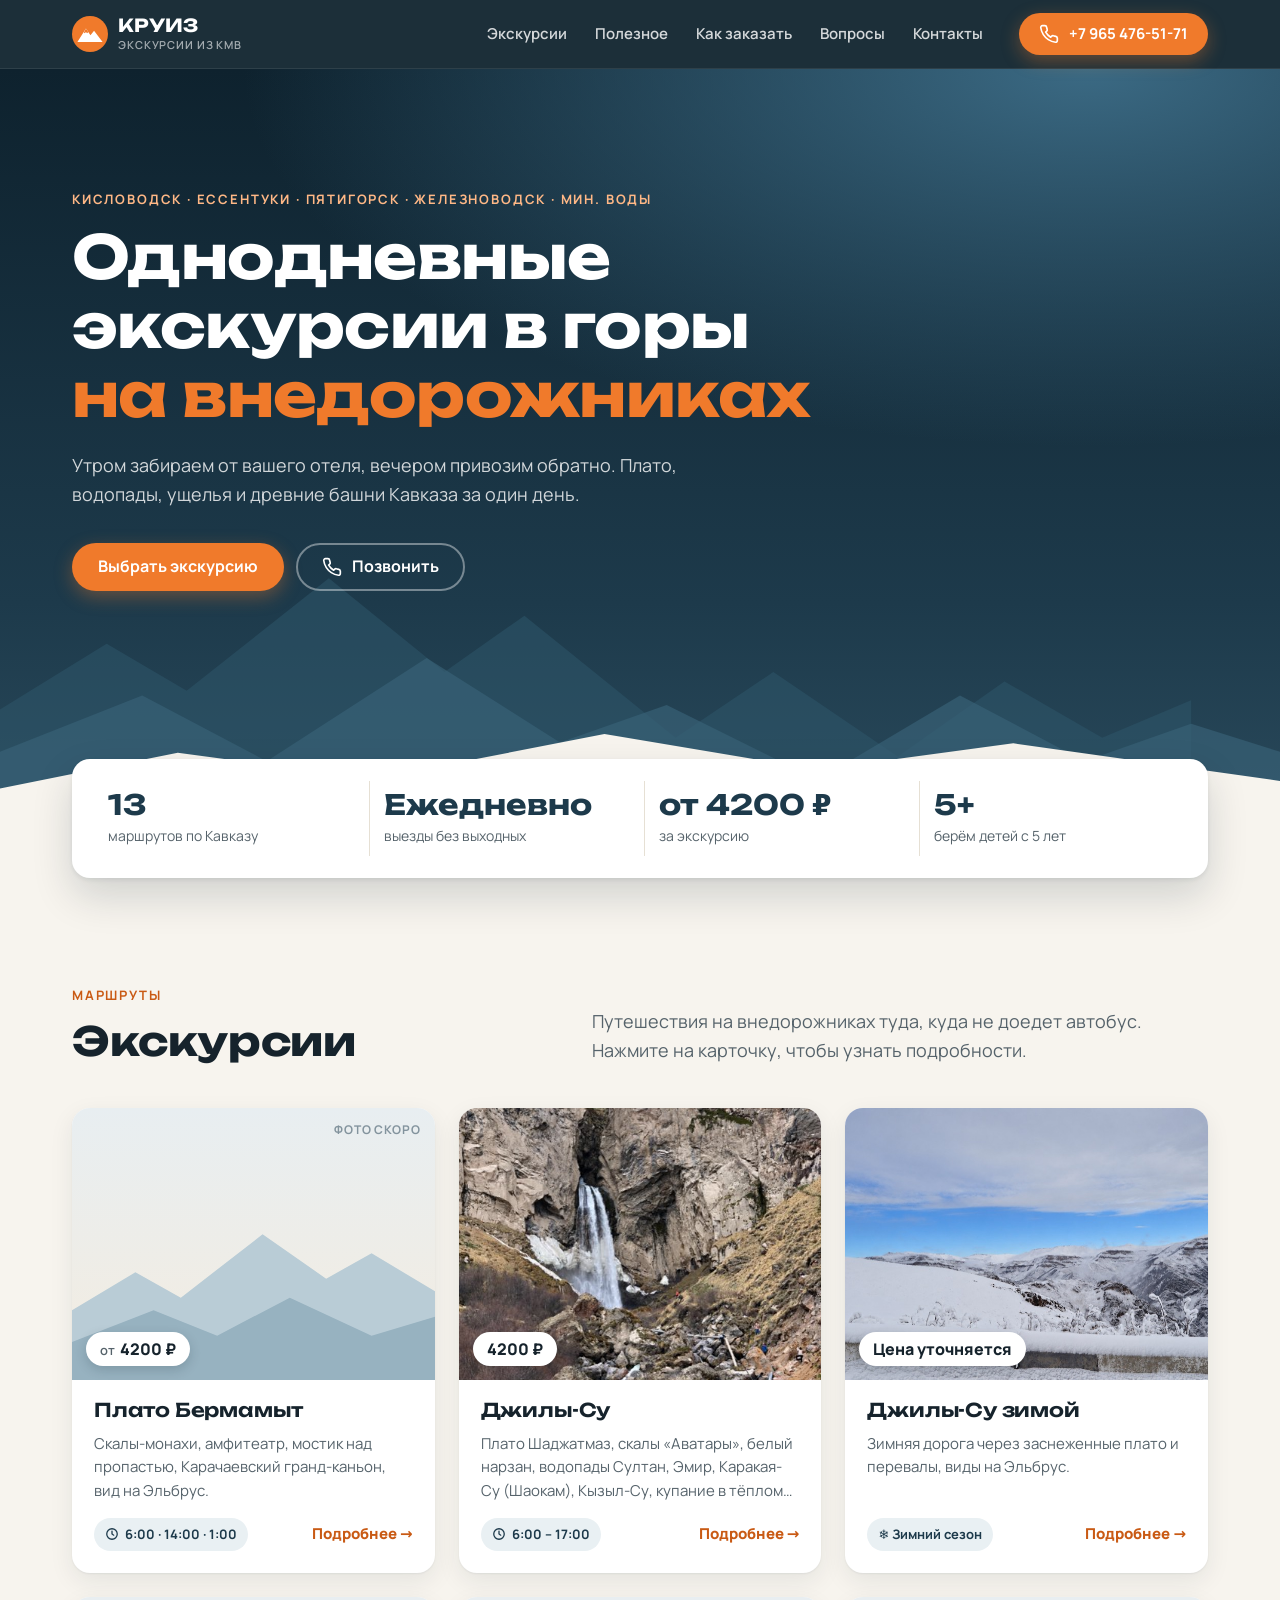
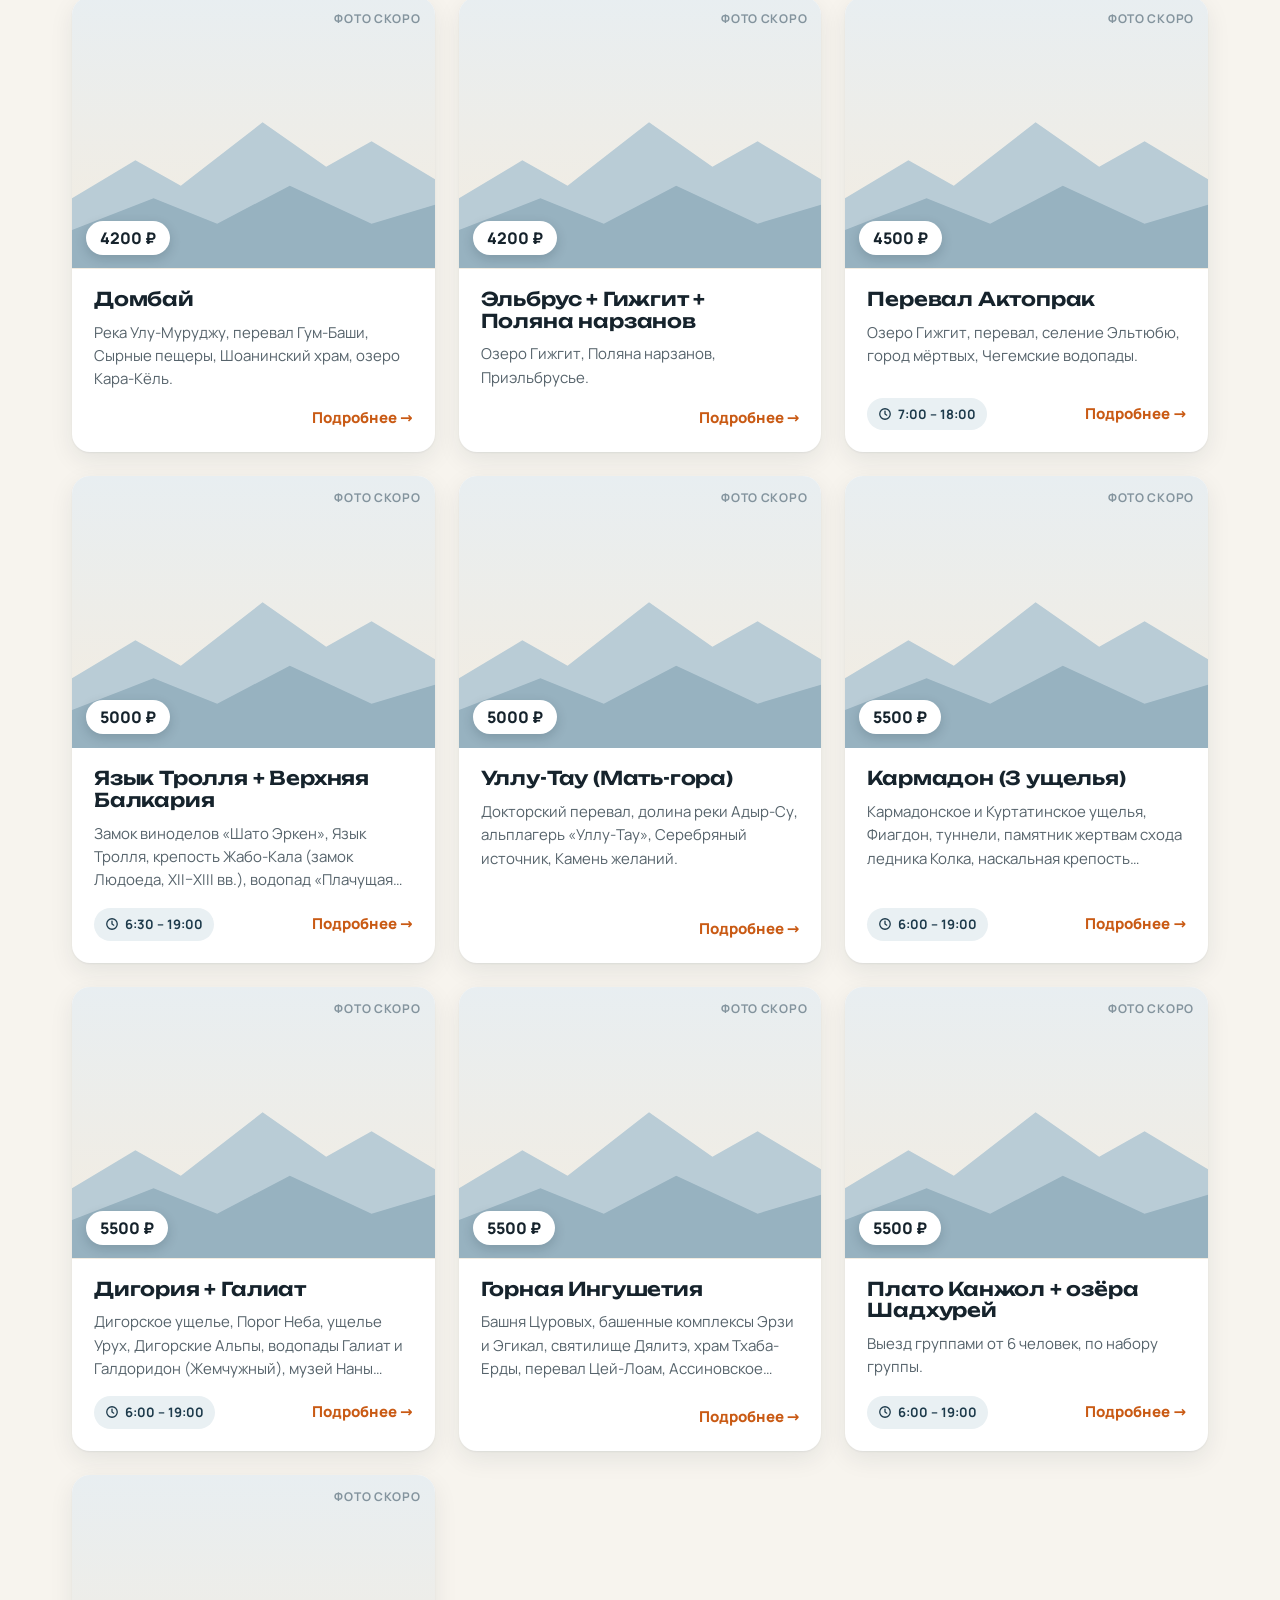
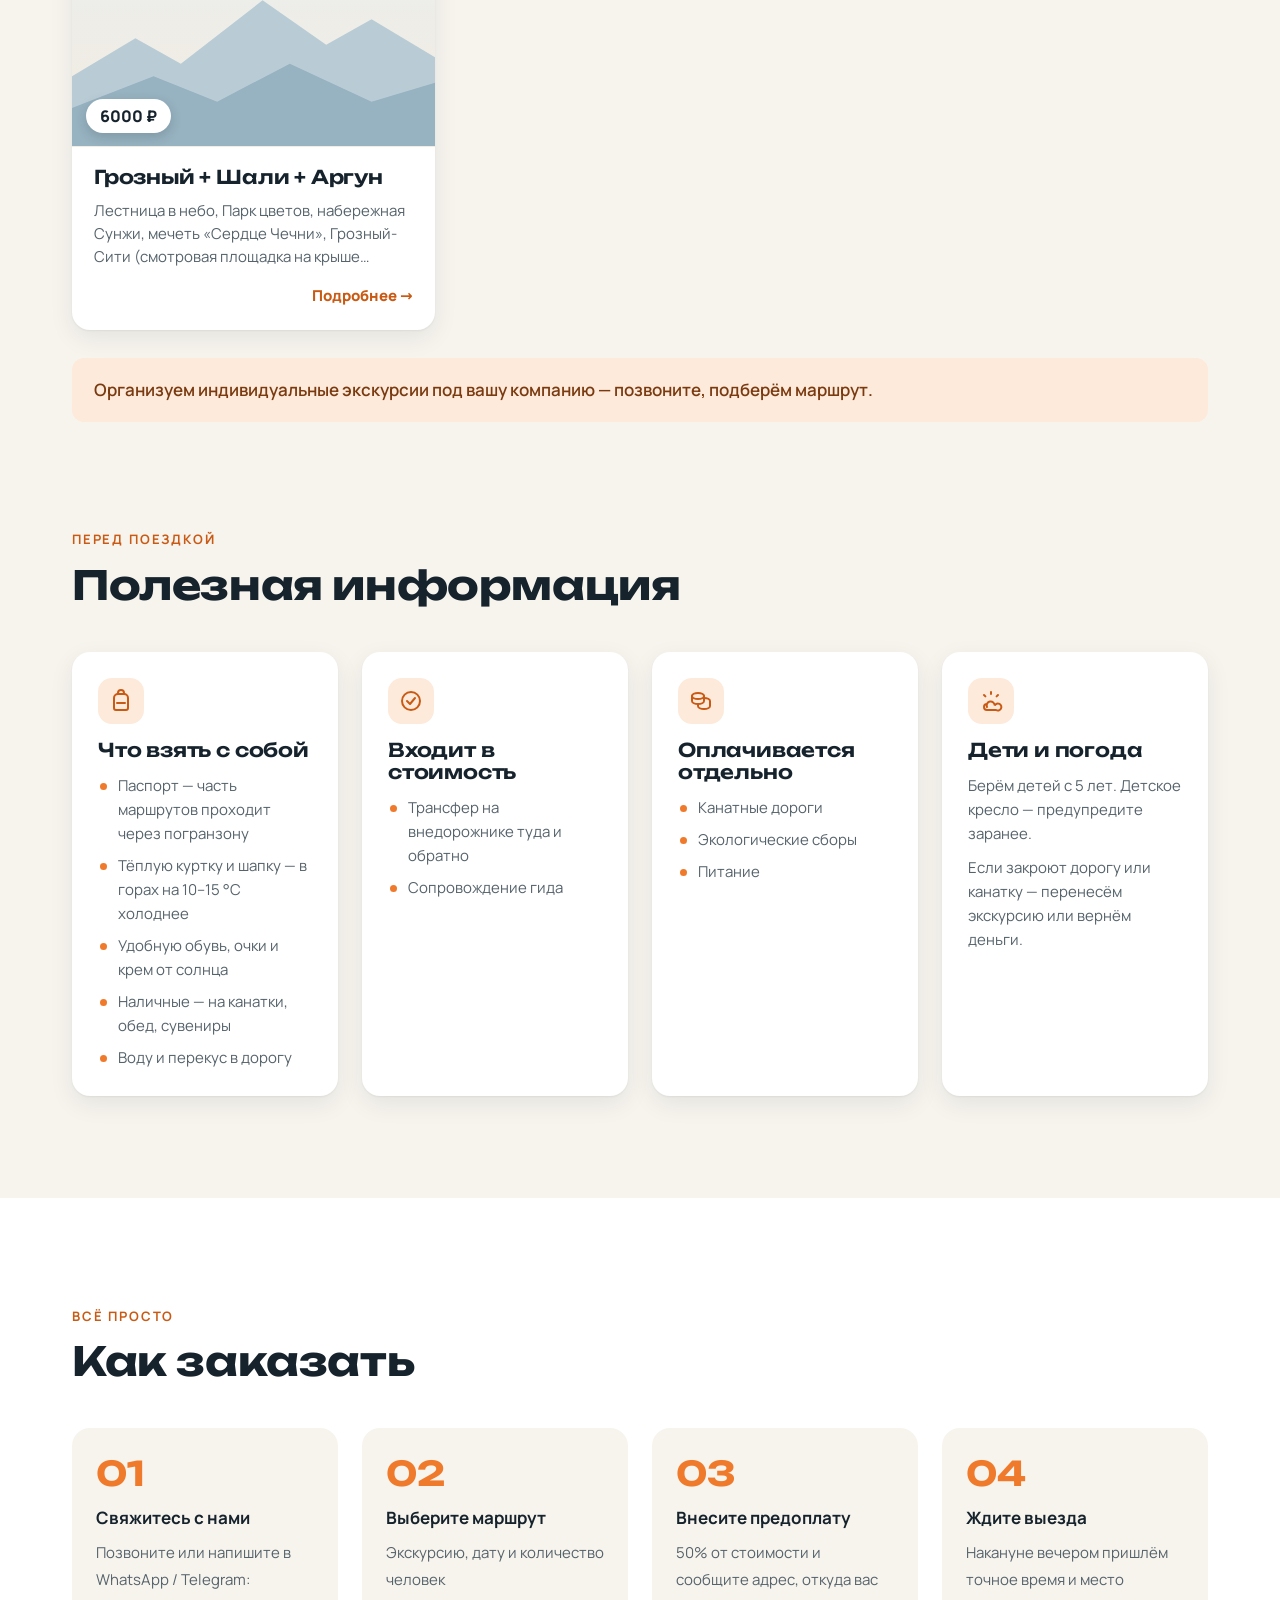
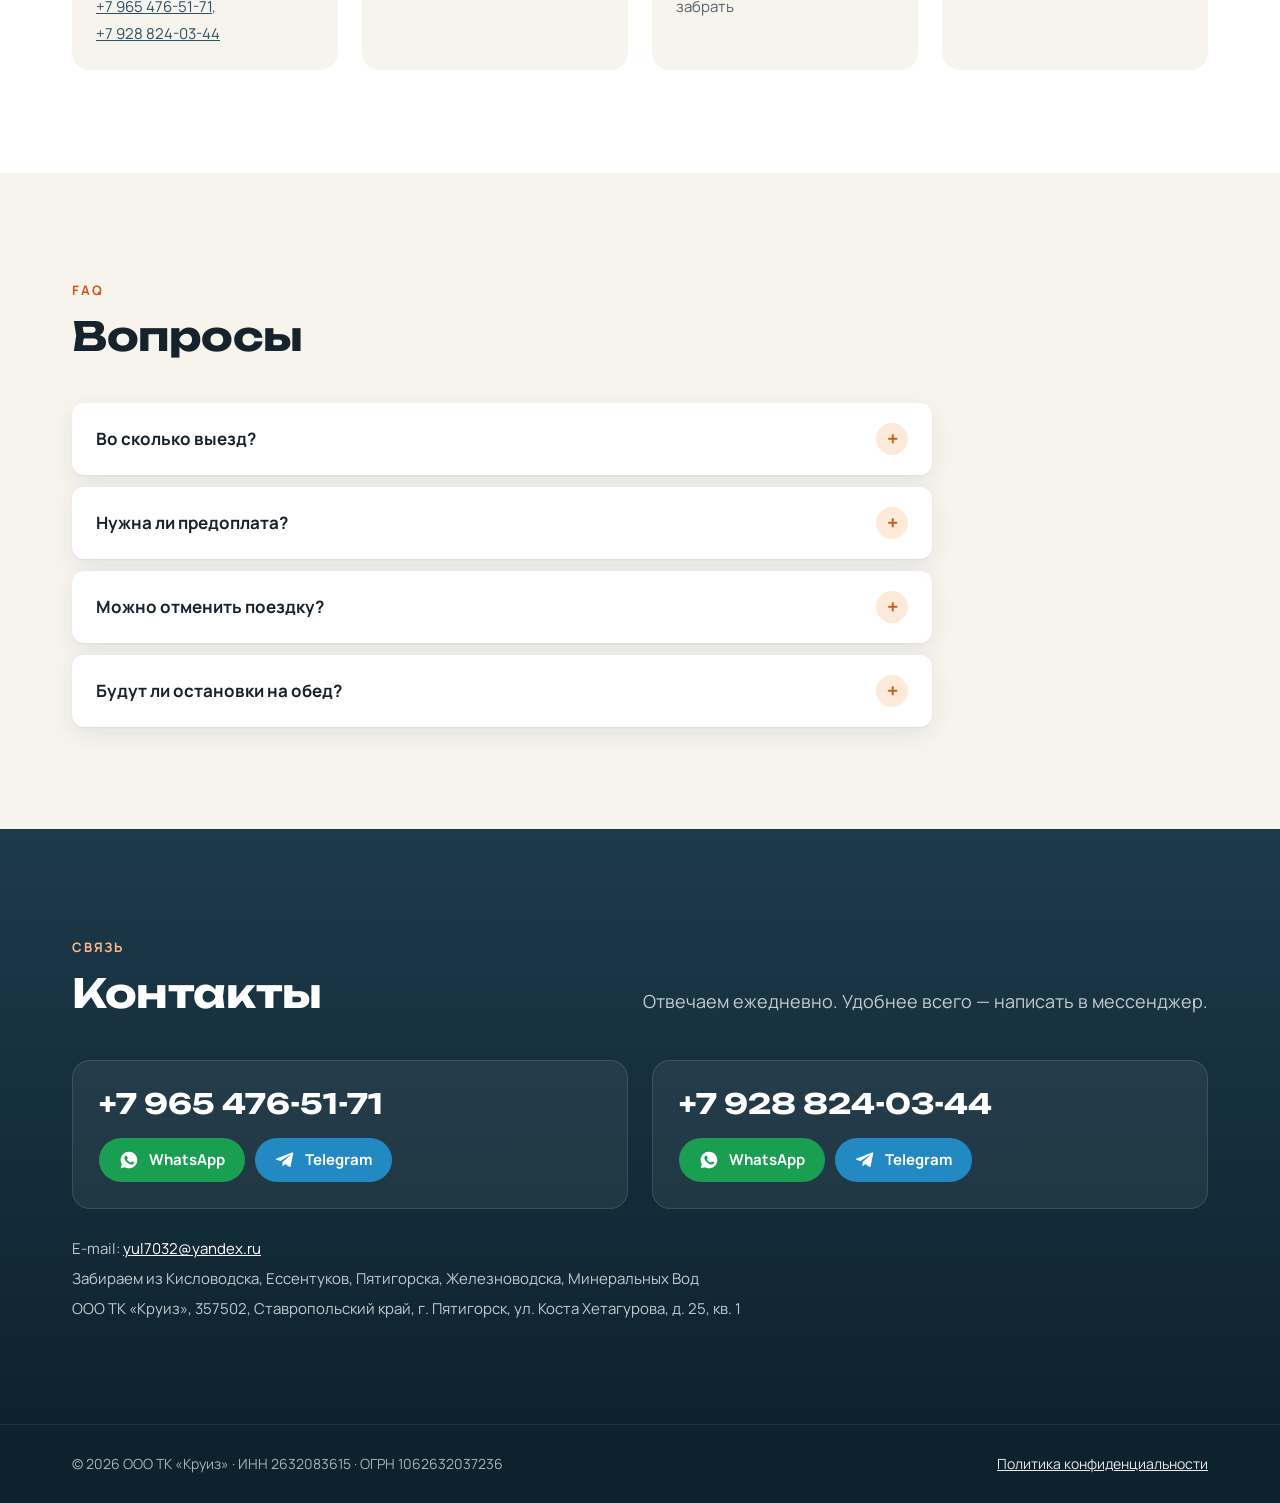
==== index.html @ dc4b9114 "feat: фото и альбом для экскурсии Джилы-Су" ====
<!doctype html>
<html lang="ru">
<head>
<meta charset="utf-8">
<meta http-equiv="Content-Security-Policy" content="default-src 'self'; script-src 'self'; style-src 'self'; img-src 'self' data:; font-src 'self'; connect-src 'self'; object-src 'none'; base-uri 'self'; form-action 'self'; upgrade-insecure-requests">
<meta name="referrer" content="strict-origin-when-cross-origin">
<meta name="viewport" content="width=device-width, initial-scale=1">
<meta name="theme-color" content="#0e222e">
<title>Экскурсии из Кисловодска и КМВ на внедорожниках — ТК «Круиз»</title>
<meta name="description" content="Однодневные экскурсии на внедорожниках из Кисловодска, Пятигорска, Ессентуков, Железноводска и Минеральных Вод: Бермамыт, Джилы-Су, Домбай, Эльбрус, Верхняя Балкария, Кармадон, Дигория, Ингушетия, Грозный.">
<link rel="preload" href="fonts/unbounded-cyrillic-wght-normal.woff2" as="font" type="font/woff2" crossorigin>
<link rel="preload" href="fonts/manrope-cyrillic-wght-normal.woff2" as="font" type="font/woff2" crossorigin>
<link rel="stylesheet" href="style.css">
</head>
<body>
<header class="site-header">
  <div class="wrap nav-bar">
    <a class="logo" href="index.html"><svg viewBox="0 0 40 40" aria-hidden="true"><circle cx="20" cy="20" r="20" fill="#f07a2b"/><path d="M6 29 15.5 14l5 7.5 4-5L34 29z" fill="#fff"/><path d="m15.5 14 2.6 4.1-1.4 1.2-1.2-1.4-1.3 1.4-1-1z" fill="#f07a2b"/></svg><span><b>КРУИЗ</b><small>Экскурсии из КМВ</small></span></a>
    <nav class="nav" aria-label="Основное меню"><a href="#tours">Экскурсии</a><a href="#info">Полезное</a><a href="#order">Как заказать</a><a href="#faq">Вопросы</a><a href="#contacts">Контакты</a></nav>
    <a class="btn btn-primary header-call" href="tel:+79654765171" aria-label="Позвонить"><svg viewBox="0 0 24 24" fill="none" stroke="currentColor" stroke-width="2" stroke-linecap="round" stroke-linejoin="round" aria-hidden="true"><path d="M22 16.9v3a2 2 0 0 1-2.2 2 19.8 19.8 0 0 1-8.6-3.1 19.5 19.5 0 0 1-6-6A19.8 19.8 0 0 1 2.1 4.2 2 2 0 0 1 4.1 2h3a2 2 0 0 1 2 1.7c.1.9.4 1.8.7 2.7a2 2 0 0 1-.5 2.1L8 9.8a16 16 0 0 0 6 6l1.3-1.3a2 2 0 0 1 2.1-.4c.9.3 1.8.6 2.7.7a2 2 0 0 1 1.7 2z"/></svg><span>+7 965 476-51-71</span></a>
  </div>
</header>

<main>
  <section class="hero">
    <div class="wrap hero-inner">
      <span class="eyebrow">Кисловодск · Ессентуки · Пятигорск · Железноводск · Мин. Воды</span>
      <h1>Однодневные экскурсии в&nbsp;горы <em>на&nbsp;внедорожниках</em></h1>
      <p class="lead">Утром забираем от вашего отеля, вечером привозим обратно. Плато, водопады, ущелья и древние башни Кавказа за один день.</p>
      <div class="hero-actions">
        <a class="btn btn-primary" href="#tours">Выбрать экскурсию</a>
        <a class="btn btn-ghost" href="tel:+79654765171"><svg viewBox="0 0 24 24" fill="none" stroke="currentColor" stroke-width="2" stroke-linecap="round" stroke-linejoin="round" aria-hidden="true"><path d="M22 16.9v3a2 2 0 0 1-2.2 2 19.8 19.8 0 0 1-8.6-3.1 19.5 19.5 0 0 1-6-6A19.8 19.8 0 0 1 2.1 4.2 2 2 0 0 1 4.1 2h3a2 2 0 0 1 2 1.7c.1.9.4 1.8.7 2.7a2 2 0 0 1-.5 2.1L8 9.8a16 16 0 0 0 6 6l1.3-1.3a2 2 0 0 1 2.1-.4c.9.3 1.8.6 2.7.7a2 2 0 0 1 1.7 2z"/></svg>Позвонить</a>
      </div>
    </div>
    <svg class="hero-mountains" viewBox="0 0 1440 300" preserveAspectRatio="none" aria-hidden="true">
      <path d="M0 300V170l120-70 90 50 160-120 130 100 90-60 170 130 110-70 140 90 120-80 110 60 100-40v190z" fill="#2f566b" opacity=".55"/>
      <path d="M0 300V215l160-60 140 70 180-110 150 90 120-40 170 80 160-90 140 70 120-40 100 30v85z" fill="#3a6378" opacity=".65"/>
      <path d="M0 300v-46l200-38 220 28 260-48 240 38 220-28 300 40v54z" fill="#f7f4ee"/>
    </svg>
  </section>

  <div class="wrap stats">
    <ul>
      <li><b>13</b><span>маршрутов по Кавказу</span></li>
      <li><b>Ежедневно</b><span>выезды без выходных</span></li>
      <li><b>от 4200 ₽</b><span>за экскурсию</span></li>
      <li><b>5+</b><span>берём детей с 5 лет</span></li>
    </ul>
  </div>

  <section class="section" id="tours">
    <div class="wrap">
      <div class="section-head">
        <div><span class="eyebrow">Маршруты</span><h2>Экскурсии</h2></div>
        <p class="lead">Путешествия на внедорожниках туда, куда не доедет автобус. Нажмите на карточку, чтобы узнать подробности.</p>
      </div>
      <div class="grid">
      <a class="card" href="tours/bermamyt.html">
        <div class="card-media"><div class="ph">Фото скоро</div><span class="badge-price"><small>от</small> 4200 ₽</span></div>
        <div class="card-body"><h3>Плато Бермамыт</h3><p>Скалы-монахи, амфитеатр, мостик над пропастью, Карачаевский гранд-каньон, вид на Эльбрус.</p>
          <div class="card-foot"><span class="chip"><svg viewBox="0 0 24 24" fill="none" stroke="currentColor" stroke-width="2.2" stroke-linecap="round" aria-hidden="true"><circle cx="12" cy="12" r="9"/><path d="M12 7v5l3 2"/></svg>6:00 · 14:00 · 1:00</span><span class="more">Подробнее →</span></div></div>
      </a>
      <a class="card" href="tours/dzhily-su.html">
        <div class="card-media"><img src="images/dzhily-su/1-s.jpg" alt="Водопад в скальном ущелье Джилы-Су" width="480" height="640" loading="lazy"><span class="badge-price">4200 ₽</span></div>
        <div class="card-body"><h3>Джилы-Су</h3><p>Плато Шаджатмаз, скалы «Аватары», белый нарзан, водопады Султан, Эмир, Каракая-Су (Шаокам), Кызыл-Су, купание в тёплом нарзане (+20 °C).</p>
          <div class="card-foot"><span class="chip"><svg viewBox="0 0 24 24" fill="none" stroke="currentColor" stroke-width="2.2" stroke-linecap="round" aria-hidden="true"><circle cx="12" cy="12" r="9"/><path d="M12 7v5l3 2"/></svg>6:00 – 17:00</span><span class="more">Подробнее →</span></div></div>
      </a>
      <a class="card" href="tours/dzhily-su-zima.html">
        <div class="card-media"><img src="images/dzhily-su-zima/1-s.jpg" alt="Заснеженное ущелье по дороге к Джилы-Су" width="800" height="531" loading="lazy"><span class="badge-price">Цена уточняется</span></div>
        <div class="card-body"><h3>Джилы-Су зимой</h3><p>Зимняя дорога через заснеженные плато и перевалы, виды на Эльбрус.</p>
          <div class="card-foot"><span class="chip">❄ Зимний сезон</span><span class="more">Подробнее →</span></div></div>
      </a>
      <a class="card" href="tours/dombay.html">
        <div class="card-media"><div class="ph">Фото скоро</div><span class="badge-price">4200 ₽</span></div>
        <div class="card-body"><h3>Домбай</h3><p>Река Улу-Муруджу, перевал Гум-Баши, Сырные пещеры, Шоанинский храм, озеро Кара-Кёль.</p>
          <div class="card-foot"><span></span><span class="more">Подробнее →</span></div></div>
      </a>
      <a class="card" href="tours/elbrus-gizhgit.html">
        <div class="card-media"><div class="ph">Фото скоро</div><span class="badge-price">4200 ₽</span></div>
        <div class="card-body"><h3>Эльбрус + Гижгит + Поляна нарзанов</h3><p>Озеро Гижгит, Поляна нарзанов, Приэльбрусье.</p>
          <div class="card-foot"><span></span><span class="more">Подробнее →</span></div></div>
      </a>
      <a class="card" href="tours/aktoprak.html">
        <div class="card-media"><div class="ph">Фото скоро</div><span class="badge-price">4500 ₽</span></div>
        <div class="card-body"><h3>Перевал Актопрак</h3><p>Озеро Гижгит, перевал, селение Эльтюбю, город мёртвых, Чегемские водопады.</p>
          <div class="card-foot"><span class="chip"><svg viewBox="0 0 24 24" fill="none" stroke="currentColor" stroke-width="2.2" stroke-linecap="round" aria-hidden="true"><circle cx="12" cy="12" r="9"/><path d="M12 7v5l3 2"/></svg>7:00 – 18:00</span><span class="more">Подробнее →</span></div></div>
      </a>
      <a class="card" href="tours/yazyk-trollya.html">
        <div class="card-media"><div class="ph">Фото скоро</div><span class="badge-price">5000 ₽</span></div>
        <div class="card-body"><h3>Язык Тролля + Верхняя Балкария</h3><p>Замок виноделов «Шато Эркен», Язык Тролля, крепость Жабо-Кала (замок Людоеда, XII–XIII вв.), водопад «Плачущая стена», Голубые озёра, Черекская теснина, село Кунним с башней Абаевых (Абай-Кала), термальные источники Аушигер.</p>
          <div class="card-foot"><span class="chip"><svg viewBox="0 0 24 24" fill="none" stroke="currentColor" stroke-width="2.2" stroke-linecap="round" aria-hidden="true"><circle cx="12" cy="12" r="9"/><path d="M12 7v5l3 2"/></svg>6:30 – 19:00</span><span class="more">Подробнее →</span></div></div>
      </a>
      <a class="card" href="tours/ullu-tau.html">
        <div class="card-media"><div class="ph">Фото скоро</div><span class="badge-price">5000 ₽</span></div>
        <div class="card-body"><h3>Уллу-Тау (Мать-гора)</h3><p>Докторский перевал, долина реки Адыр-Су, альплагерь «Уллу-Тау», Серебряный источник, Камень желаний.</p>
          <div class="card-foot"><span></span><span class="more">Подробнее →</span></div></div>
      </a>
      <a class="card" href="tours/karmadon.html">
        <div class="card-media"><div class="ph">Фото скоро</div><span class="badge-price">5500 ₽</span></div>
        <div class="card-body"><h3>Кармадон (3 ущелья)</h3><p>Кармадонское и Куртатинское ущелья, Фиагдон, туннели, памятник жертвам схода ледника Колка, наскальная крепость Дзивгис, Аланский монастырь, Даргавс — город мёртвых.</p>
          <div class="card-foot"><span class="chip"><svg viewBox="0 0 24 24" fill="none" stroke="currentColor" stroke-width="2.2" stroke-linecap="round" aria-hidden="true"><circle cx="12" cy="12" r="9"/><path d="M12 7v5l3 2"/></svg>6:00 – 19:00</span><span class="more">Подробнее →</span></div></div>
      </a>
      <a class="card" href="tours/digoria.html">
        <div class="card-media"><div class="ph">Фото скоро</div><span class="badge-price">5500 ₽</span></div>
        <div class="card-body"><h3>Дигория + Галиат</h3><p>Дигорское ущелье, Порог Неба, ущелье Урух, Дигорские Альпы, водопады Галиат и Галдоридон (Жемчужный), музей Наны (Задалеск), замок Фрегат (X в.), памятник Уастырджи, башни, крепости, склепы.</p>
          <div class="card-foot"><span class="chip"><svg viewBox="0 0 24 24" fill="none" stroke="currentColor" stroke-width="2.2" stroke-linecap="round" aria-hidden="true"><circle cx="12" cy="12" r="9"/><path d="M12 7v5l3 2"/></svg>6:00 – 19:00</span><span class="more">Подробнее →</span></div></div>
      </a>
      <a class="card" href="tours/ingushetia.html">
        <div class="card-media"><div class="ph">Фото скоро</div><span class="badge-price">5500 ₽</span></div>
        <div class="card-body"><h3>Горная Ингушетия</h3><p>Башня Цуровых, башенные комплексы Эрзи и Эгикал, святилище Дялитэ, храм Тхаба-Ерды, перевал Цей-Лоам, Ассиновское ущелье, канатная дорога Армхи, Магас и Башня Согласия.</p>
          <div class="card-foot"><span></span><span class="more">Подробнее →</span></div></div>
      </a>
      <a class="card" href="tours/kanzhol.html">
        <div class="card-media"><div class="ph">Фото скоро</div><span class="badge-price">5500 ₽</span></div>
        <div class="card-body"><h3>Плато Канжол + озёра Шадхурей</h3><p>Выезд группами от 6 человек, по набору группы.</p>
          <div class="card-foot"><span class="chip"><svg viewBox="0 0 24 24" fill="none" stroke="currentColor" stroke-width="2.2" stroke-linecap="round" aria-hidden="true"><circle cx="12" cy="12" r="9"/><path d="M12 7v5l3 2"/></svg>6:00 – 19:00</span><span class="more">Подробнее →</span></div></div>
      </a>
      <a class="card" href="tours/grozny.html">
        <div class="card-media"><div class="ph">Фото скоро</div><span class="badge-price">6000 ₽</span></div>
        <div class="card-body"><h3>Грозный + Шали + Аргун</h3><p>Лестница в небо, Парк цветов, набережная Сунжи, мечеть «Сердце Чечни», Грозный-Сити (смотровая площадка на крыше небоскрёба), Аргун — мечеть «Сердце матери», обед в кафе национальной кухни, Шали — мечеть «Гордость мусульман».</p>
          <div class="card-foot"><span></span><span class="more">Подробнее →</span></div></div>
      </a>
      </div>
      <p class="note-strip">Организуем индивидуальные экскурсии под вашу компанию — позвоните, подберём маршрут.</p>
    </div>
  </section>

  <section class="section tight-top" id="info">
    <div class="wrap">
      <div class="section-head"><div><span class="eyebrow">Перед поездкой</span><h2>Полезная информация</h2></div></div>
      <div class="info-grid">
        <div class="info-card"><div class="icon"><svg viewBox="0 0 24 24" fill="none" stroke="currentColor" stroke-width="2" stroke-linecap="round" stroke-linejoin="round" aria-hidden="true"><path d="M5 9a4 4 0 0 1 4-4h6a4 4 0 0 1 4 4v10a2 2 0 0 1-2 2H7a2 2 0 0 1-2-2z"/><path d="M9 5V4a3 3 0 0 1 6 0v1M8 14h8"/></svg></div><h3>Что взять с собой</h3><ul>
          <li>Паспорт — часть маршрутов проходит через погранзону</li>
          <li>Тёплую куртку и шапку — в горах на 10–15 °C холоднее</li>
          <li>Удобную обувь, очки и крем от солнца</li>
          <li>Наличные — на канатки, обед, сувениры</li>
          <li>Воду и перекус в дорогу</li></ul></div>
        <div class="info-card"><div class="icon"><svg viewBox="0 0 24 24" fill="none" stroke="currentColor" stroke-width="2" stroke-linecap="round" stroke-linejoin="round" aria-hidden="true"><circle cx="12" cy="12" r="9"/><path d="m8 12 3 3 5-6"/></svg></div><h3>Входит в стоимость</h3><ul>
          <li>Трансфер на внедорожнике туда и обратно</li>
          <li>Сопровождение гида</li></ul></div>
        <div class="info-card"><div class="icon"><svg viewBox="0 0 24 24" fill="none" stroke="currentColor" stroke-width="2" stroke-linecap="round" aria-hidden="true"><ellipse cx="9" cy="7" rx="6" ry="3"/><path d="M3 7v5c0 1.7 2.7 3 6 3s6-1.3 6-3V7"/><path d="M9 15v2c0 1.7 2.7 3 6 3s6-1.3 6-3v-5c0-1.7-2.7-3-6-3"/></svg></div><h3>Оплачивается отдельно</h3><ul>
          <li>Канатные дороги</li>
          <li>Экологические сборы</li>
          <li>Питание</li></ul></div>
        <div class="info-card"><div class="icon"><svg viewBox="0 0 24 24" fill="none" stroke="currentColor" stroke-width="2" stroke-linecap="round" aria-hidden="true"><path d="M8 18a4 4 0 1 1 7.7-1.5A3.5 3.5 0 1 1 17 21H8a3 3 0 0 1 0-6"/><path d="M12 3v2M5 6l1.4 1.4M19 6l-1.4 1.4"/></svg></div><h3>Дети и погода</h3>
          <p>Берём детей с 5 лет. Детское кресло — предупредите заранее.</p>
          <p>Если закроют дорогу или канатку — перенесём экскурсию или вернём деньги.</p></div>
      </div>
    </div>
  </section>

  <section class="section band" id="order">
    <div class="wrap">
      <div class="section-head"><div><span class="eyebrow">Всё просто</span><h2>Как заказать</h2></div></div>
      <ol class="steps">
        <li><b>Свяжитесь с нами</b><span>Позвоните или напишите в WhatsApp / Telegram: <a href="tel:+79654765171">+7 965 476-51-71</a>, <a href="tel:+79288240344">+7 928 824-03-44</a></span></li>
        <li><b>Выберите маршрут</b><span>Экскурсию, дату и количество человек</span></li>
        <li><b>Внесите предоплату</b><span>50% от стоимости и сообщите адрес, откуда вас забрать</span></li>
        <li><b>Ждите выезда</b><span>Накануне вечером пришлём точное время и место</span></li>
      </ol>
    </div>
  </section>

  <section class="section" id="faq">
    <div class="wrap">
      <div class="section-head"><div><span class="eyebrow">FAQ</span><h2>Вопросы</h2></div></div>
      <div class="faq">
        <details><summary>Во сколько выезд?</summary><p>Чаще всего в 6:00–7:00, время указано у каждой экскурсии. На Бермамыт есть также выезды в 14:00 и ночью в 1:00 — на рассвет.</p></details>
        <details><summary>Нужна ли предоплата?</summary><p>Да, 50% от стоимости экскурсии.</p></details>
        <details><summary>Можно отменить поездку?</summary><p>Поездка отменяется, если не набралась группа, — в этом случае мы заранее предупредим и вернём предоплату. Если вы отменяете поездку сами: не позднее чем за 24 часа до выезда — предоплата возвращается полностью; позже — возвращается 25% предоплаты.</p></details>
        <details><summary>Будут ли остановки на обед?</summary><p>Да, в кафе по маршруту.</p></details>
      </div>
    </div>
  </section>

  <section class="section contacts" id="contacts">
    <div class="wrap">
      <div class="section-head"><div><span class="eyebrow">Связь</span><h2>Контакты</h2></div><p class="lead">Отвечаем ежедневно. Удобнее всего — написать в мессенджер.</p></div>
      <div class="contact-grid">
        <div class="contact-card">
          <a class="phone" href="tel:+79654765171">+7 965 476-51-71</a>
          <div class="btns"><a class="btn btn-wa" href="https://wa.me/79654765171"><svg viewBox="0 0 24 24" fill="currentColor" aria-hidden="true"><path d="M12 2a10 10 0 0 0-8.6 15.1L2 22l5-1.3A10 10 0 1 0 12 2zm5.3 14.1c-.2.6-1.3 1.2-1.8 1.3-.5.1-1 .1-1.7-.1-.4-.1-.9-.3-1.5-.6a12 12 0 0 1-4.7-4.1c-.4-.5-1.1-1.6-1.1-3s.7-2.1 1-2.4c.3-.3.6-.4.8-.4h.6c.2 0 .4 0 .6.5l.9 2.1c.1.2.1.4 0 .5l-.3.5-.4.5c-.1.1-.3.3-.1.6.2.3.8 1.3 1.7 2.1 1.2 1 2.1 1.4 2.4 1.5.3.1.5.1.6-.1l.9-1c.2-.3.4-.2.6-.1l2 .9c.3.1.5.2.5.3.1.1.1.6-.1 1.2z"/></svg>WhatsApp</a><a class="btn btn-tg" href="https://t.me/deniskruizkmv_ljeeptours"><svg viewBox="0 0 24 24" fill="currentColor" aria-hidden="true"><path d="M21.9 4.3 18.7 19.4c-.2 1-.9 1.3-1.7.8l-4.8-3.5-2.3 2.2c-.3.3-.5.5-1 .5l.3-4.9 8.9-8c.4-.3-.1-.5-.6-.2L6.5 13.2l-4.7-1.5c-1-.3-1-1 .2-1.5L20.5 3c.9-.3 1.6.2 1.4 1.3z"/></svg>Telegram</a></div>
        </div>
        <div class="contact-card">
          <a class="phone" href="tel:+79288240344">+7 928 824-03-44</a>
          <div class="btns"><a class="btn btn-wa" href="https://wa.me/79288240344"><svg viewBox="0 0 24 24" fill="currentColor" aria-hidden="true"><path d="M12 2a10 10 0 0 0-8.6 15.1L2 22l5-1.3A10 10 0 1 0 12 2zm5.3 14.1c-.2.6-1.3 1.2-1.8 1.3-.5.1-1 .1-1.7-.1-.4-.1-.9-.3-1.5-.6a12 12 0 0 1-4.7-4.1c-.4-.5-1.1-1.6-1.1-3s.7-2.1 1-2.4c.3-.3.6-.4.8-.4h.6c.2 0 .4 0 .6.5l.9 2.1c.1.2.1.4 0 .5l-.3.5-.4.5c-.1.1-.3.3-.1.6.2.3.8 1.3 1.7 2.1 1.2 1 2.1 1.4 2.4 1.5.3.1.5.1.6-.1l.9-1c.2-.3.4-.2.6-.1l2 .9c.3.1.5.2.5.3.1.1.1.6-.1 1.2z"/></svg>WhatsApp</a><a class="btn btn-tg" href="https://t.me/TK_Kruiz"><svg viewBox="0 0 24 24" fill="currentColor" aria-hidden="true"><path d="M21.9 4.3 18.7 19.4c-.2 1-.9 1.3-1.7.8l-4.8-3.5-2.3 2.2c-.3.3-.5.5-1 .5l.3-4.9 8.9-8c.4-.3-.1-.5-.6-.2L6.5 13.2l-4.7-1.5c-1-.3-1-1 .2-1.5L20.5 3c.9-.3 1.6.2 1.4 1.3z"/></svg>Telegram</a></div>
        </div>
      </div>
      <div class="contact-meta">
        <p>E-mail: <a href="mailto:yul7032@yandex.ru">yul7032@yandex.ru</a></p>
        <p>Забираем из Кисловодска, Ессентуков, Пятигорска, Железноводска, Минеральных Вод</p>
        <p>ООО ТК «Круиз», 357502, Ставропольский край, г. Пятигорск, ул. Коста Хетагурова, д. 25, кв. 1</p>
      </div>
    </div>
  </section>
</main>

<footer class="site-footer">
  <div class="wrap">
    <p>© 2026 ООО ТК «Круиз» · ИНН 2632083615 · ОГРН 1062632037236</p>
    <p><a href="privacy.html">Политика конфиденциальности</a></p>
  </div>
</footer>
</body>
</html>
---- style.css ----
/* ---------- Шрифты (локальные) ---------- */
@font-face{font-family:"Manrope";font-style:normal;font-display:swap;font-weight:200 800;src:url(fonts/manrope-cyrillic-wght-normal.woff2) format("woff2");unicode-range:U+0301,U+0400-045F,U+0490-0491,U+04B0-04B1,U+2116}
@font-face{font-family:"Manrope";font-style:normal;font-display:swap;font-weight:200 800;src:url(fonts/manrope-latin-ext-wght-normal.woff2) format("woff2");unicode-range:U+0100-02BA,U+02BD-02C5,U+02C7-02CC,U+02CE-02D7,U+02DD-02FF,U+0304,U+0308,U+0329,U+1D00-1DBF,U+1E00-1E9F,U+1EF2-1EFF,U+2020,U+20A0-20AB,U+20AD-20C0,U+2113,U+2C60-2C7F,U+A720-A7FF}
@font-face{font-family:"Manrope";font-style:normal;font-display:swap;font-weight:200 800;src:url(fonts/manrope-latin-wght-normal.woff2) format("woff2");unicode-range:U+0000-00FF,U+0131,U+0152-0153,U+02BB-02BC,U+02C6,U+02DA,U+02DC,U+0304,U+0308,U+0329,U+2000-206F,U+20AC,U+2122,U+2191,U+2193,U+2212,U+2215,U+FEFF,U+FFFD}
@font-face{font-family:"Unbounded";font-style:normal;font-display:swap;font-weight:200 900;src:url(fonts/unbounded-cyrillic-wght-normal.woff2) format("woff2");unicode-range:U+0301,U+0400-045F,U+0490-0491,U+04B0-04B1,U+2116}
@font-face{font-family:"Unbounded";font-style:normal;font-display:swap;font-weight:200 900;src:url(fonts/unbounded-latin-wght-normal.woff2) format("woff2");unicode-range:U+0000-00FF,U+0131,U+0152-0153,U+02BB-02BC,U+02C6,U+02DA,U+02DC,U+0304,U+0308,U+0329,U+2000-206F,U+20AC,U+2122,U+2191,U+2193,U+2212,U+2215,U+FEFF,U+FFFD}

/* ---------- Токены ---------- */
:root{
  --deep:#0e222e;
  --slate:#1d3a4b;
  --slate-2:#2b5167;
  --accent:#f07a2b;
  --accent-dark:#c95a14;
  --accent-soft:#fdeadb;
  --snow:#f7f4ee;
  --card:#fff;
  --ink:#16232c;
  --muted:#56636b;
  --line:#e6e0d4;
  --wa:#1a9e52;
  --tg:#2289c2;
  --radius:18px;
  --radius-sm:12px;
  --shadow:0 1px 2px rgba(14,34,46,.06),0 8px 24px rgba(14,34,46,.08);
  --shadow-lift:0 2px 4px rgba(14,34,46,.08),0 18px 40px rgba(14,34,46,.16);
  --font-head:"Unbounded",system-ui,sans-serif;
  --font-body:"Manrope",system-ui,-apple-system,"Segoe UI",sans-serif;
  --gutter:clamp(16px,4vw,32px);
  --section:clamp(56px,8vw,104px);
  --ease:cubic-bezier(.16,1,.3,1);
}

/* ---------- База ---------- */
*,*::before,*::after{box-sizing:border-box}
html{scroll-behavior:smooth;scroll-padding-top:88px}
body{margin:0;font:400 17px/1.6 var(--font-body);color:var(--ink);background:var(--snow);-webkit-font-smoothing:antialiased;text-rendering:optimizeLegibility}
h1,h2,h3{font-family:var(--font-head);line-height:1.15;letter-spacing:-.01em;margin:0}
h1{font-weight:700;font-size:clamp(24px,7vw,60px);overflow-wrap:break-word}
h2{font-weight:700;font-size:clamp(26px,3.6vw,40px)}
h3{font-weight:600;font-size:clamp(17px,1.6vw,19px)}
p{margin:0}
a{color:var(--slate-2)}
a:hover{color:var(--accent-dark)}
:focus-visible{outline:3px solid var(--accent);outline-offset:3px;border-radius:6px}
.wrap{max-width:1200px;margin:0 auto;padding:0 var(--gutter)}
.section{padding:var(--section) 0}
.section-head{display:flex;flex-wrap:wrap;align-items:end;justify-content:space-between;gap:12px 32px;margin-bottom:clamp(28px,4vw,44px)}
.eyebrow{display:inline-block;font:700 13px/1.3 var(--font-body);letter-spacing:.14em;text-transform:uppercase;color:var(--accent-dark);margin-bottom:14px}
.lead{color:var(--muted);font-size:clamp(16px,1.6vw,18px);max-width:56ch}

/* ---------- Кнопки ---------- */
.btn{display:inline-flex;align-items:center;justify-content:center;gap:10px;min-height:48px;padding:12px 24px;border-radius:999px;border:2px solid transparent;font:700 16px/1.2 var(--font-body);text-decoration:none;cursor:pointer;transition:transform .25s var(--ease),background-color .2s,box-shadow .25s var(--ease),color .2s,filter .2s}
.btn svg{width:20px;height:20px;flex:none}
.btn-primary{background:var(--accent);color:#fff;box-shadow:0 6px 18px rgba(240,122,43,.35)}
.btn-primary:hover{background:var(--accent-dark);color:#fff;transform:translateY(-2px)}
.btn-ghost{border-color:rgba(255,255,255,.4);color:#fff}
.btn-ghost:hover{border-color:#fff;background:rgba(255,255,255,.08);color:#fff}
.btn-wa{background:var(--wa);color:#fff}
.btn-tg{background:var(--tg);color:#fff}
.btn-wa:hover,.btn-tg:hover{color:#fff;filter:brightness(1.1);transform:translateY(-2px)}
.btn:active{transform:translateY(0) scale(.98)}

/* ---------- Шапка ---------- */
.site-header{position:sticky;top:0;z-index:20;background:rgba(14,34,46,.94);backdrop-filter:saturate(1.4) blur(12px);-webkit-backdrop-filter:saturate(1.4) blur(12px);color:#fff;border-bottom:1px solid rgba(255,255,255,.08)}
.nav-bar{display:flex;align-items:center;gap:24px;min-height:68px}
.logo{display:flex;align-items:center;gap:10px;color:#fff;text-decoration:none;margin-right:auto}
.logo:hover{color:#fff}
.logo svg{width:36px;height:36px;flex:none}
.logo b{display:block;font:700 18px/1 var(--font-head);letter-spacing:.02em}
.logo small{display:block;font:600 11px/1.2 var(--font-body);letter-spacing:.08em;text-transform:uppercase;color:rgba(255,255,255,.6);margin-top:4px}
.nav{display:flex;gap:4px}
.nav a{color:rgba(255,255,255,.82);text-decoration:none;font-weight:600;font-size:15px;padding:8px 12px;border-radius:999px;transition:background-color .2s,color .2s}
.nav a:hover{color:#fff;background:rgba(255,255,255,.1)}
.header-call{min-height:42px;padding:8px 18px;font-size:15px}
@media (max-width:960px){
  .nav-bar{flex-wrap:wrap;gap:0 12px;padding-top:10px}
  .nav{order:3;width:calc(100% + var(--gutter) * 2);overflow-x:auto;scrollbar-width:none;margin:0 calc(var(--gutter) * -1);padding:8px var(--gutter) 12px}
  .nav::-webkit-scrollbar{display:none}
  .nav a{white-space:nowrap;background:rgba(255,255,255,.07)}
}
@media (max-width:520px){
  .header-call span{display:none}
  .header-call{width:44px;min-height:44px;padding:0}
  .logo small{display:none}
}

/* ---------- Первый экран ---------- */
.hero{position:relative;overflow:hidden;color:#fff;background:radial-gradient(120% 90% at 85% 0%,#3b6a84 0%,transparent 55%),linear-gradient(180deg,var(--deep) 0%,var(--slate) 70%,#2a4a5c 100%)}
.hero-inner{position:relative;z-index:2;padding-top:clamp(56px,9vw,120px);padding-bottom:clamp(150px,20vw,240px)}
.hero .eyebrow{color:#ffb886}
.hero h1{max-width:16ch}
.hero h1 em{font-style:normal;color:var(--accent)}
.hero .lead{color:rgba(255,255,255,.8);margin-top:22px}
.hero-actions{display:flex;flex-wrap:wrap;gap:12px;margin-top:34px}
.hero-mountains{position:absolute;left:0;right:0;bottom:-1px;z-index:1;width:100%;height:clamp(120px,22vw,300px);display:block}
.stats{position:relative;z-index:3;margin-top:-72px}
.stats ul{list-style:none;margin:0;padding:22px;display:grid;grid-template-columns:repeat(4,1fr);gap:8px;background:var(--card);border-radius:var(--radius);box-shadow:var(--shadow-lift)}
.stats li{padding:8px 14px;border-left:1px solid var(--line)}
.stats li:first-child{border-left:0}
.stats b{display:block;font:700 clamp(20px,2.4vw,28px)/1.15 var(--font-head);color:var(--slate)}
.stats span{color:var(--muted);font-size:14px}
@media (max-width:720px){
  .stats ul{grid-template-columns:repeat(2,1fr);gap:16px 0;padding:18px 8px}
  .stats li:nth-child(3){border-left:0}
}

/* ---------- Карточки экскурсий ---------- */
.grid{display:grid;grid-template-columns:repeat(auto-fill,minmax(min(100%,320px),1fr));gap:clamp(16px,2vw,24px)}
.card{position:relative;display:flex;flex-direction:column;background:var(--card);border-radius:var(--radius);overflow:hidden;color:inherit;text-decoration:none;box-shadow:var(--shadow);transition:transform .35s var(--ease),box-shadow .35s var(--ease)}
.card:hover,.card:focus-visible{transform:translateY(-6px);box-shadow:var(--shadow-lift);color:inherit}
.card-media{position:relative;overflow:hidden}
.card-media .ph{transition:transform .6s var(--ease)}
.card:hover .card-media .ph{transform:scale(1.04)}
.badge-price{position:absolute;left:14px;bottom:14px;background:var(--card);color:var(--ink);font:800 16px/1 var(--font-body);padding:9px 14px;border-radius:999px;box-shadow:0 4px 12px rgba(14,34,46,.18)}
.badge-price small{font-weight:600;color:var(--muted);font-size:13px;margin-right:2px}
.card-body{display:flex;flex-direction:column;gap:10px;flex:1;padding:20px 22px 22px}
.card-body p{color:var(--muted);font-size:15px;line-height:1.55;display:-webkit-box;-webkit-line-clamp:3;-webkit-box-orient:vertical;overflow:hidden}
.card-foot{display:flex;flex-wrap:wrap;align-items:center;justify-content:space-between;gap:8px;margin-top:auto;padding-top:6px}
.chip{display:inline-flex;align-items:center;gap:6px;font-size:13px;font-weight:700;color:var(--slate);background:#e9f0f3;padding:6px 11px;border-radius:999px}
.chip svg{width:14px;height:14px}
.more{font-weight:800;font-size:15px;color:var(--accent-dark);transition:transform .3s var(--ease)}
.card:hover .more{transform:translateX(4px)}
.note-strip{margin-top:28px;padding:18px 22px;border-radius:var(--radius-sm);background:var(--accent-soft);color:#7a3a10;font-weight:600}

/* Заглушка под фото */
.ph{display:flex;align-items:flex-start;justify-content:flex-end;aspect-ratio:4/3;padding:12px 14px;font-size:12px;font-weight:700;letter-spacing:.06em;text-transform:uppercase;color:rgba(29,58,75,.5);background:url("data:image/svg+xml,%3Csvg xmlns='http://www.w3.org/2000/svg' viewBox='0 0 400 300' preserveAspectRatio='none'%3E%3Cpath d='M0 300V190l70-60 50 40 90-100 70 70 50-40 70 60v140z' fill='%23b9ccd6'/%3E%3Cpath d='M0 300v-60l90-50 70 40 80-60 90 60 70-30v100z' fill='%2397b2c0'/%3E%3C/svg%3E") bottom/100% 70% no-repeat,linear-gradient(180deg,#e8eef1 0%,#f3ece0 100%)}

/* ---------- Полезная информация ---------- */
.info-grid{display:grid;grid-template-columns:repeat(auto-fit,minmax(min(100%,250px),1fr));gap:clamp(16px,2vw,24px)}
.info-card{background:var(--card);border-radius:var(--radius);padding:26px;box-shadow:var(--shadow)}
.icon{display:grid;place-items:center;width:46px;height:46px;border-radius:14px;background:var(--accent-soft);color:var(--accent-dark);margin-bottom:16px}
.icon svg{width:24px;height:24px}
.info-card h3{margin-bottom:12px}
.info-card ul{margin:0;padding:0;list-style:none;display:grid;gap:8px}
.info-card li{position:relative;padding-left:20px;color:var(--muted);font-size:15px}
.info-card li::before{content:"";position:absolute;left:2px;top:.6em;width:7px;height:7px;border-radius:50%;background:var(--accent)}
.info-card p{color:var(--muted);font-size:15px}
.info-card p+p{margin-top:10px}

/* ---------- Как заказать ---------- */
.band{background:var(--card)}
.steps{list-style:none;margin:0;padding:0;display:grid;grid-template-columns:repeat(auto-fit,minmax(min(100%,230px),1fr));gap:clamp(16px,2vw,24px);counter-reset:step}
.steps li{position:relative;padding:28px 24px 24px;border-radius:var(--radius);background:var(--snow);counter-increment:step}
.steps li::before{content:counter(step,decimal-leading-zero);display:block;font:700 34px/1 var(--font-head);color:var(--accent);margin-bottom:14px}
.steps b{display:block;font-size:17px;margin-bottom:6px}
.steps span{color:var(--muted);font-size:15px}

/* ---------- Вопросы ---------- */
.faq{max-width:860px;display:grid;gap:12px}
.faq details{background:var(--card);border-radius:var(--radius-sm);box-shadow:var(--shadow);overflow:hidden}
.faq summary{display:flex;align-items:center;justify-content:space-between;gap:16px;padding:20px 24px;font-weight:700;font-size:17px;cursor:pointer;list-style:none}
.faq summary::-webkit-details-marker{display:none}
.faq summary::after{content:"+";flex:none;display:grid;place-items:center;width:32px;height:32px;border-radius:50%;background:var(--accent-soft);color:var(--accent-dark);font:700 20px/1 var(--font-body);transition:transform .3s var(--ease)}
.faq details[open] summary::after{transform:rotate(45deg)}
.faq details p{padding:0 24px 22px;color:var(--muted)}

/* ---------- Контакты ---------- */
.contacts{background:linear-gradient(180deg,var(--slate) 0%,var(--deep) 100%);color:#fff}
.contacts .eyebrow{color:#ffb886}
.contacts .lead{color:rgba(255,255,255,.75)}
.contact-grid{display:grid;grid-template-columns:repeat(auto-fit,minmax(min(100%,320px),1fr));gap:clamp(16px,2vw,24px)}
.contact-card{background:rgba(255,255,255,.06);border:1px solid rgba(255,255,255,.12);border-radius:var(--radius);padding:26px}
.contact-card .phone{display:block;font:700 clamp(21px,2.6vw,28px)/1.2 var(--font-head);color:#fff;text-decoration:none;margin-bottom:18px}
.contact-card .phone:hover{color:var(--accent)}
.btns{display:flex;flex-wrap:wrap;gap:10px}
.contact-card .btn{min-height:44px;padding:10px 18px;font-size:15px}
.contact-meta{margin-top:28px;display:grid;gap:6px;color:rgba(255,255,255,.75);font-size:15px}
.contact-meta a{color:#fff}

/* ---------- Подвал ---------- */
.site-footer{background:var(--deep);color:rgba(255,255,255,.65);font-size:14px;padding:28px 0;border-top:1px solid rgba(255,255,255,.08)}
.site-footer .wrap{display:flex;flex-wrap:wrap;justify-content:space-between;gap:10px 24px}
.site-footer a{color:rgba(255,255,255,.9)}

/* ---------- Страница экскурсии ---------- */
.tour-hero{background:radial-gradient(100% 120% at 90% 0%,#3b6a84 0%,transparent 55%),linear-gradient(180deg,var(--deep) 0%,var(--slate) 100%);color:#fff;padding:clamp(32px,5vw,64px) 0 clamp(40px,5vw,56px)}
.back{display:inline-flex;align-items:center;gap:6px;color:rgba(255,255,255,.75);text-decoration:none;font-weight:600;font-size:15px;margin-bottom:22px}
.back:hover{color:#fff}
.tour-hero h1{font-size:clamp(28px,4.4vw,48px);max-width:22ch}
.facts{list-style:none;margin:26px 0 0;padding:0;display:flex;flex-wrap:wrap;gap:10px}
.facts li{background:rgba(255,255,255,.08);border:1px solid rgba(255,255,255,.14);border-radius:14px;padding:10px 16px;font-size:15px;color:rgba(255,255,255,.9)}
.facts b{display:block;font-size:12px;letter-spacing:.08em;text-transform:uppercase;color:#ffb886;margin-bottom:2px}
.tour-layout{display:grid;grid-template-columns:minmax(0,1fr) 340px;gap:clamp(24px,4vw,48px);align-items:start;padding-top:clamp(32px,5vw,56px);padding-bottom:var(--section)}
.tour-main{display:grid;gap:clamp(36px,5vw,56px);min-width:0}
.tour-main h2{font-size:clamp(22px,2.6vw,28px);margin-bottom:18px}
.gallery{display:grid;grid-template-columns:repeat(3,1fr);gap:12px}
.gallery .ph{border-radius:var(--radius-sm)}
.gallery .ph:first-child{grid-column:span 2;grid-row:span 2;aspect-ratio:auto}
.sights{list-style:none;margin:0;padding:0;display:grid;grid-template-columns:repeat(auto-fill,minmax(min(100%,240px),1fr));gap:10px}
.sights li{display:flex;gap:12px;align-items:flex-start;background:var(--card);border-radius:var(--radius-sm);padding:14px 16px;box-shadow:var(--shadow);font-size:15px;font-weight:600}
.sights li::before{content:"";flex:none;width:10px;height:10px;margin-top:7px;border-radius:50%;background:var(--accent);box-shadow:0 0 0 4px var(--accent-soft)}
.prose{color:var(--muted)}
.checklist{margin:0;padding:0;list-style:none;display:grid;gap:10px}
.checklist li{position:relative;padding-left:28px;color:var(--muted)}
.checklist li::before{content:"✓";position:absolute;left:0;top:0;color:var(--accent-dark);font-weight:800}
.book-card{position:sticky;top:96px;background:var(--card);border-radius:var(--radius);padding:26px;box-shadow:var(--shadow-lift)}
.price-big{font:800 30px/1.1 var(--font-body);color:var(--ink)}
.price-big small{font-size:15px;color:var(--muted);font-weight:600}
.book-card p{color:var(--muted);font-size:14px;margin:8px 0 20px}
.book-card .btn{width:100%}
.book-card .btn+.btn{margin-top:10px}
.book-card .alt{margin:18px 0 0;padding-top:18px;border-top:1px solid var(--line);font-size:14px;color:var(--muted)}
@media (max-width:900px){
  .tour-layout{grid-template-columns:1fr}
  .book-card{position:static;order:-1}
  .gallery{grid-template-columns:repeat(2,1fr)}
}

/* ---------- Текстовые страницы ---------- */
.doc{max-width:820px;background:var(--card);border-radius:var(--radius);box-shadow:var(--shadow);padding:clamp(24px,5vw,56px);margin:clamp(24px,5vw,56px) auto}
.doc h1{font-size:clamp(24px,3.4vw,34px);margin-bottom:8px}
.doc h2{font-size:clamp(17px,2vw,21px);margin:36px 0 12px}
.doc p,.doc li{color:#3d4a52}
.doc p+p{margin-top:10px}

@media (prefers-reduced-motion:reduce){
  *,*::before,*::after{transition:none!important;animation:none!important;scroll-behavior:auto!important}
}
.tight-top{padding-top:0}
a[href^="tel"]{white-space:nowrap}
.steps{grid-template-columns:repeat(4,1fr)}
@media (max-width:900px){.steps{grid-template-columns:repeat(2,1fr)}}
@media (max-width:520px){.steps{grid-template-columns:1fr}}
.stats b{white-space:nowrap}
@media (max-width:720px){.stats b{font-size:19px}}
.info-grid{grid-template-columns:repeat(4,1fr)}
@media (max-width:1080px){.info-grid{grid-template-columns:repeat(2,1fr)}}
@media (max-width:600px){.info-grid{grid-template-columns:1fr}}

/* ---------- Фото ---------- */
.card-media img{display:block;width:100%;height:auto;aspect-ratio:4/3;object-fit:cover;transition:transform .6s var(--ease)}
.card:hover .card-media img{transform:scale(1.04)}
.gallery a{display:block;border-radius:var(--radius-sm);overflow:hidden;background:#e8eef1}
.gallery a:first-child{grid-column:span 2;grid-row:span 2}
.gallery img{display:block;width:100%;height:100%;aspect-ratio:4/3;object-fit:cover;transition:transform .5s var(--ease)}
.gallery a:hover img{transform:scale(1.04)}
.lightbox{padding:0;border:0;background:transparent;max-width:100vw;max-height:100vh;width:100vw;height:100vh;overflow:hidden}
.lightbox::backdrop{background:rgba(8,18,24,.92)}
.lightbox img{position:absolute;inset:0;margin:auto;max-width:94vw;max-height:88vh;border-radius:var(--radius-sm)}
.lightbox button{position:absolute;display:grid;place-items:center;width:52px;height:52px;border:0;border-radius:50%;background:rgba(255,255,255,.14);color:#fff;font:400 34px/1 var(--font-body);cursor:pointer}
.lightbox button:hover{background:rgba(255,255,255,.26)}
.lb-close{top:16px;right:16px}
.lb-prev{left:16px;top:50%;transform:translateY(-50%)}
.lb-next{right:16px;top:50%;transform:translateY(-50%)}
.gallery a:nth-child(8):last-child{grid-column:span 2}
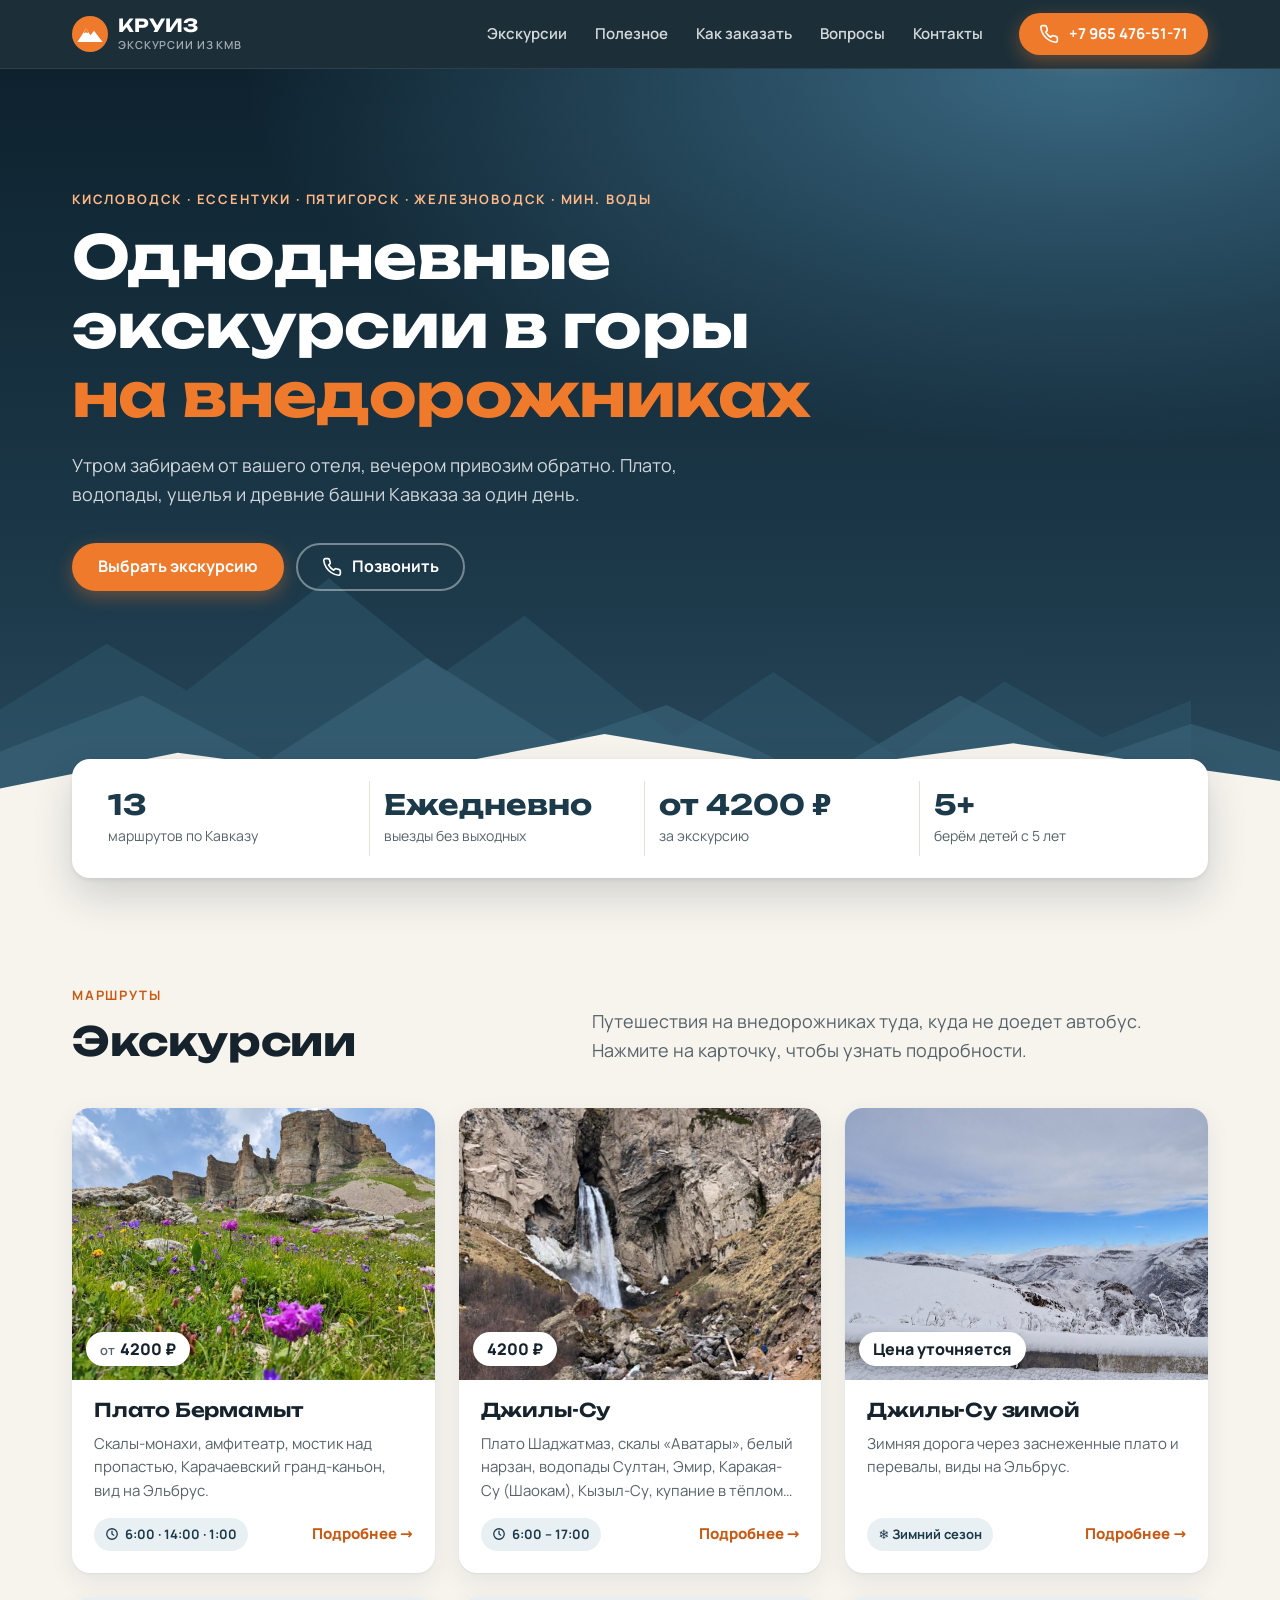
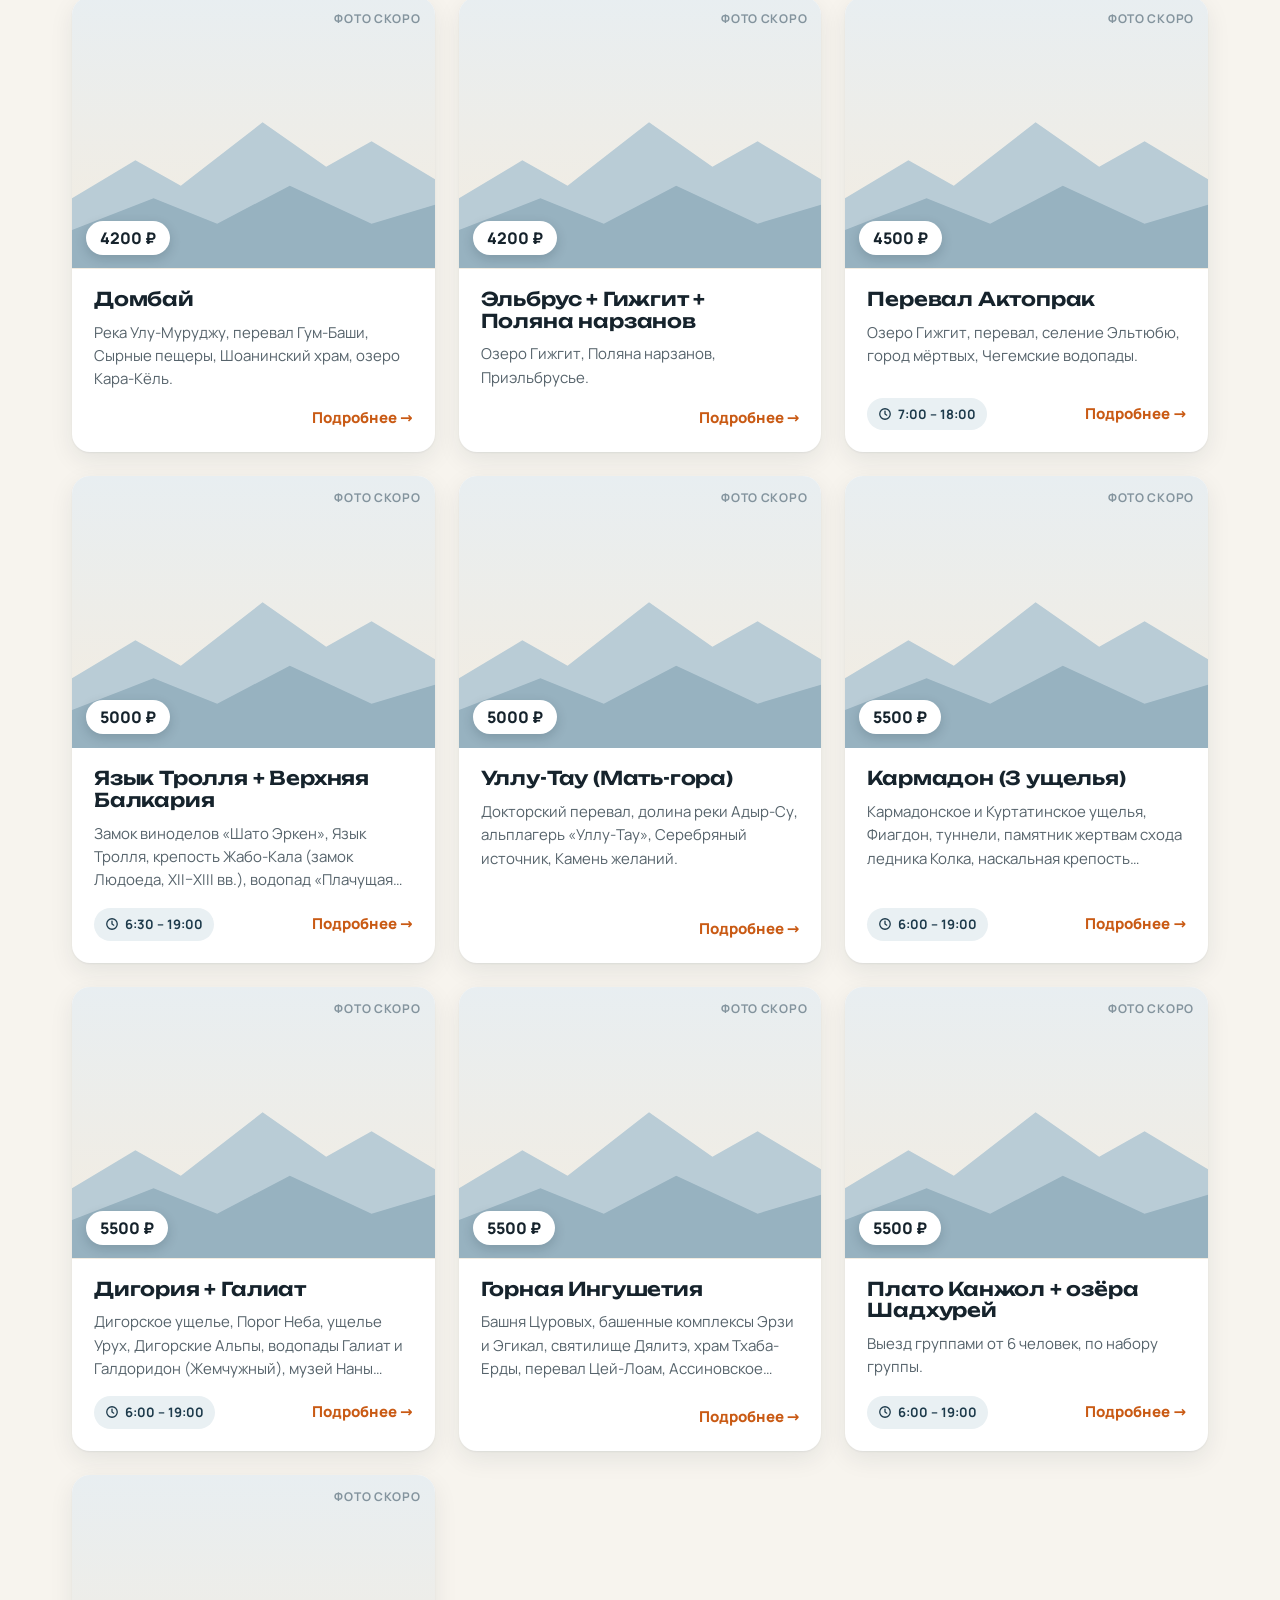
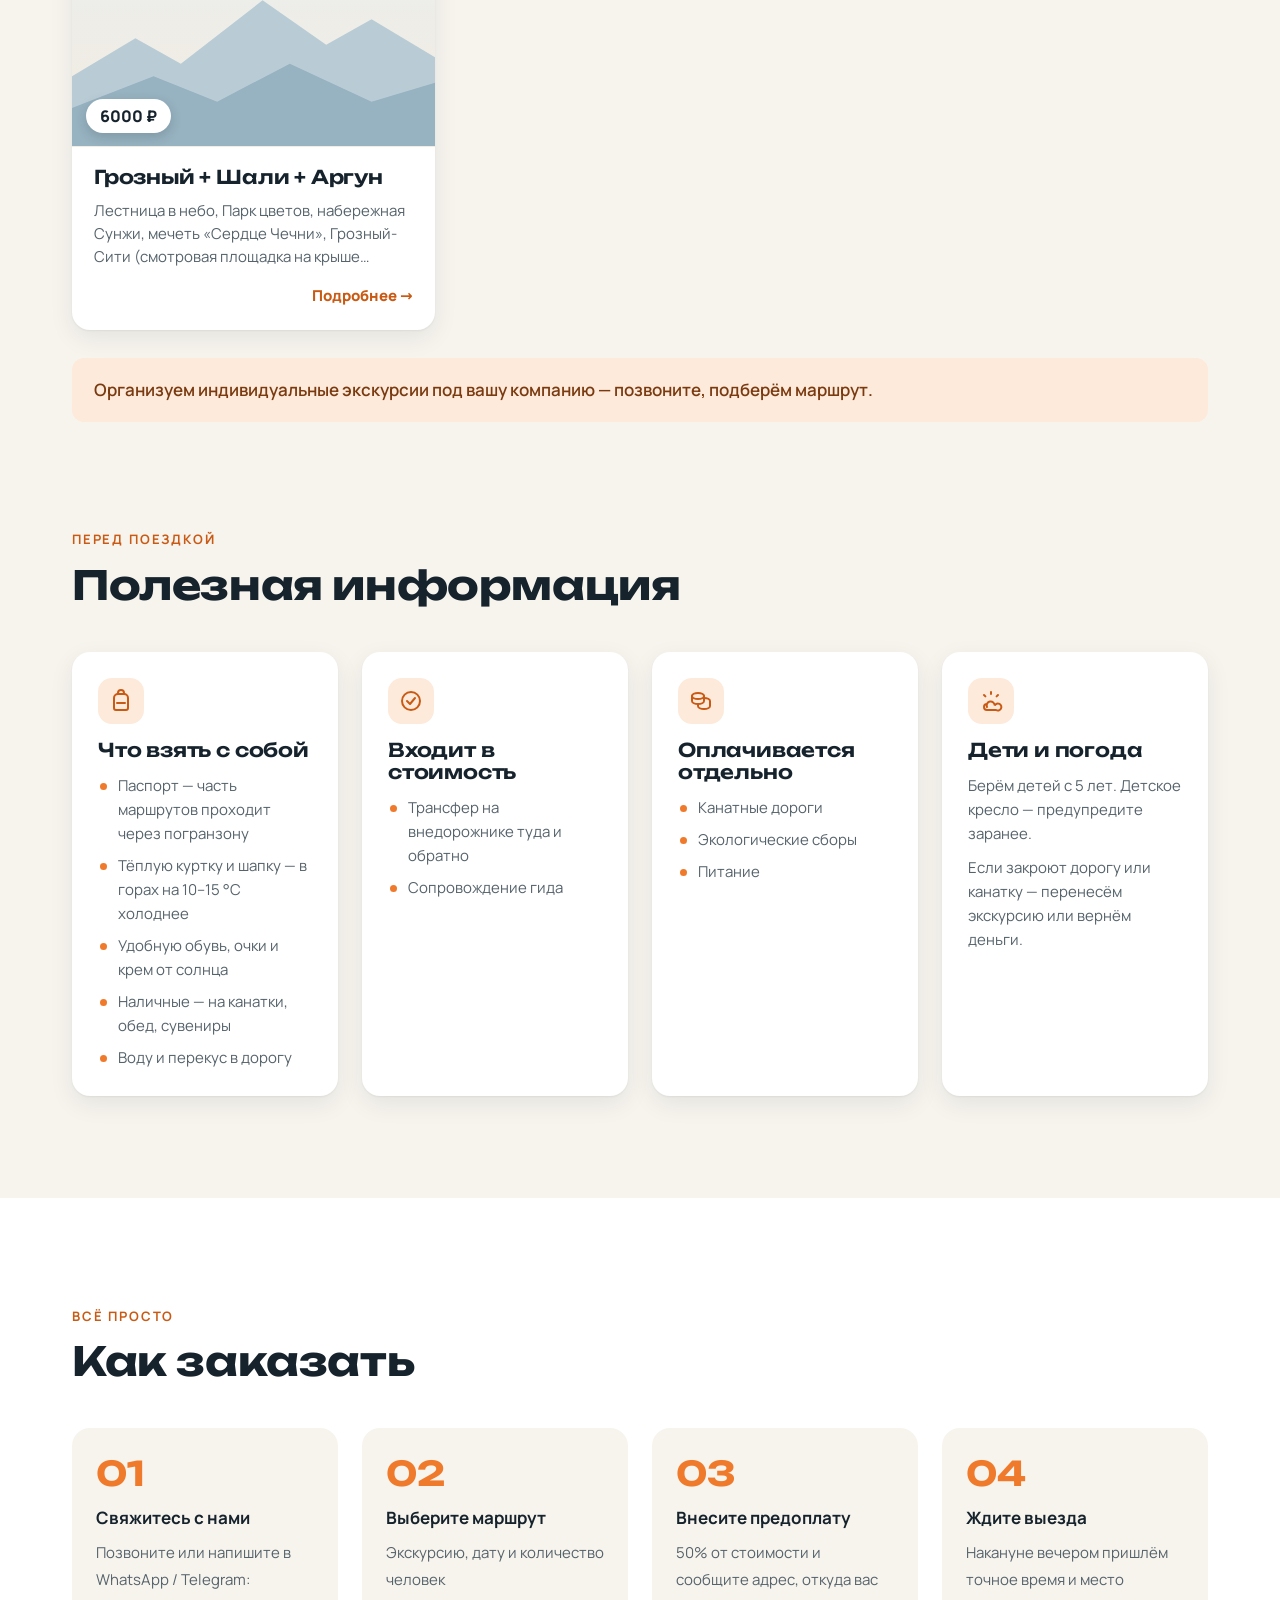
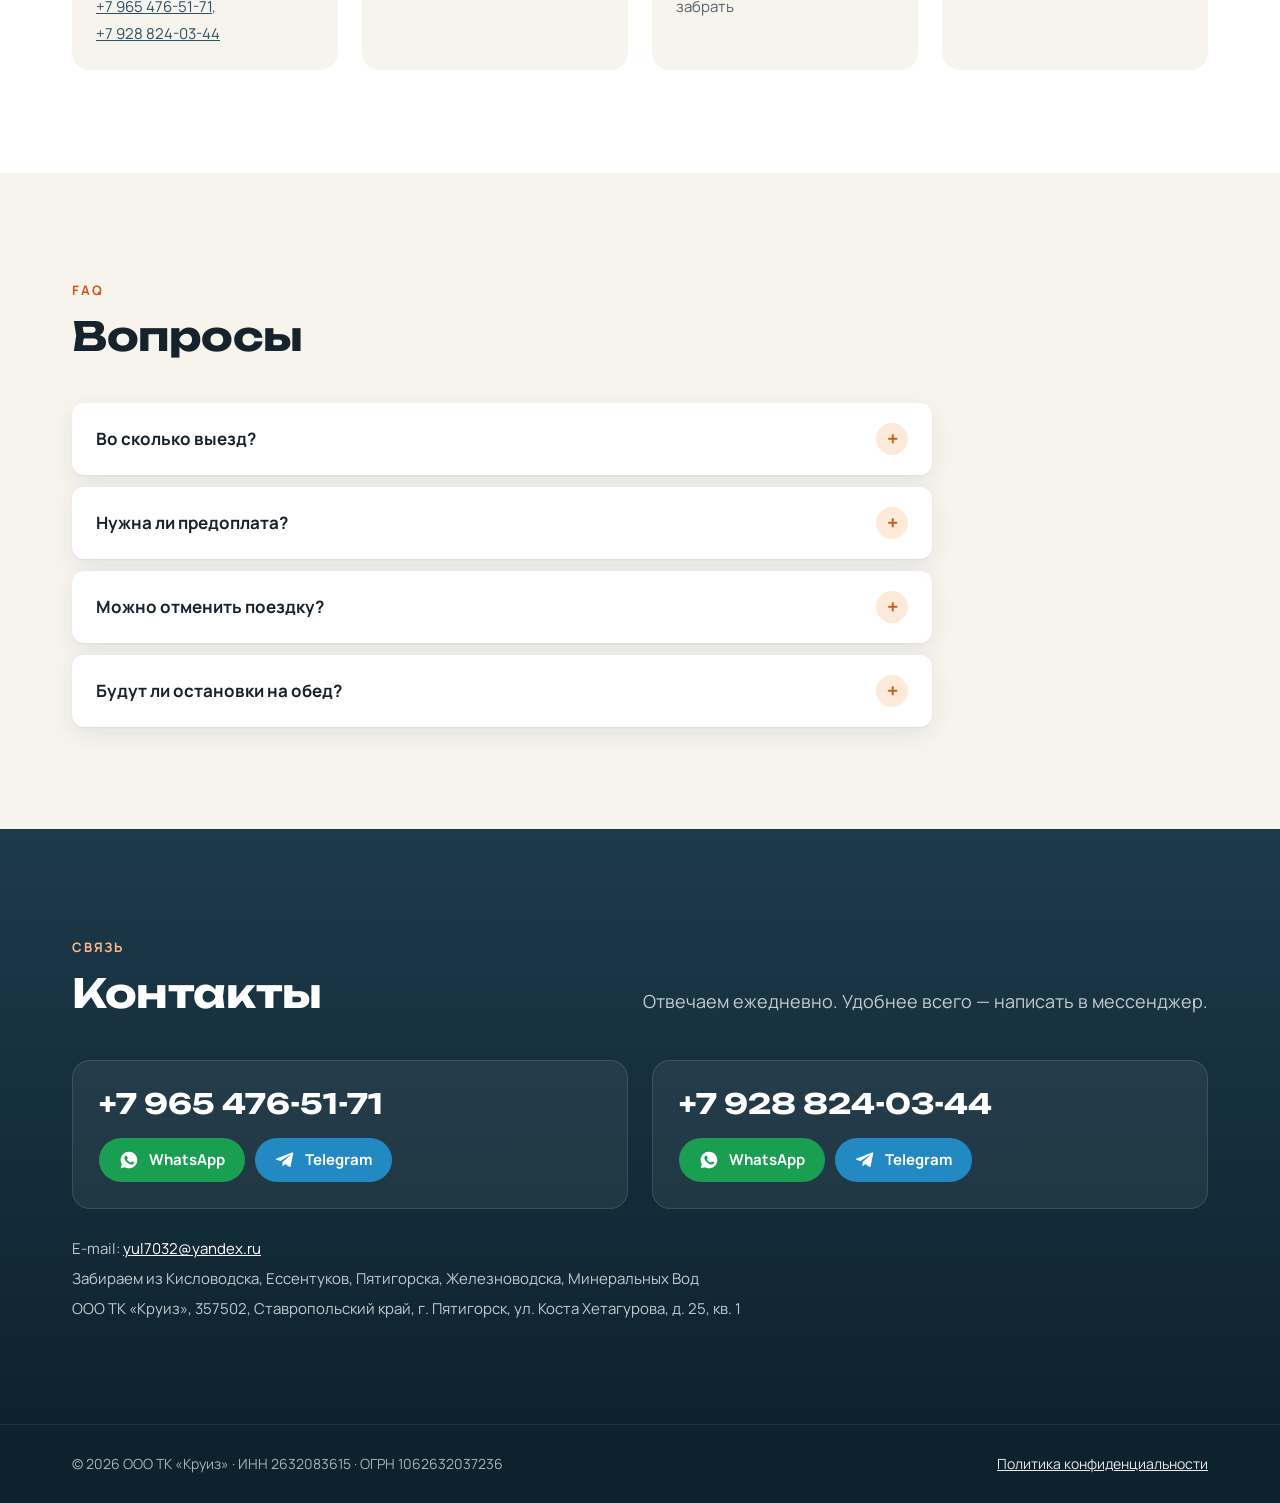
==== commit 19b026d1: "feat: фото и альбом для экскурсии Плато Бермамыт" ====
--- a/index.html
+++ b/index.html
@@ -56,7 +56,7 @@
       </div>
       <div class="grid">
       <a class="card" href="tours/bermamyt.html">
-        <div class="card-media"><div class="ph">Фото скоро</div><span class="badge-price"><small>от</small> 4200 ₽</span></div>
+        <div class="card-media"><img src="images/bermamyt/1-s.jpg" alt="Скалы-монахи на плато Бермамыт" width="640" height="480" loading="lazy"><span class="badge-price"><small>от</small> 4200 ₽</span></div>
         <div class="card-body"><h3>Плато Бермамыт</h3><p>Скалы-монахи, амфитеатр, мостик над пропастью, Карачаевский гранд-каньон, вид на Эльбрус.</p>
           <div class="card-foot"><span class="chip"><svg viewBox="0 0 24 24" fill="none" stroke="currentColor" stroke-width="2.2" stroke-linecap="round" aria-hidden="true"><circle cx="12" cy="12" r="9"/><path d="M12 7v5l3 2"/></svg>6:00 · 14:00 · 1:00</span><span class="more">Подробнее →</span></div></div>
       </a>
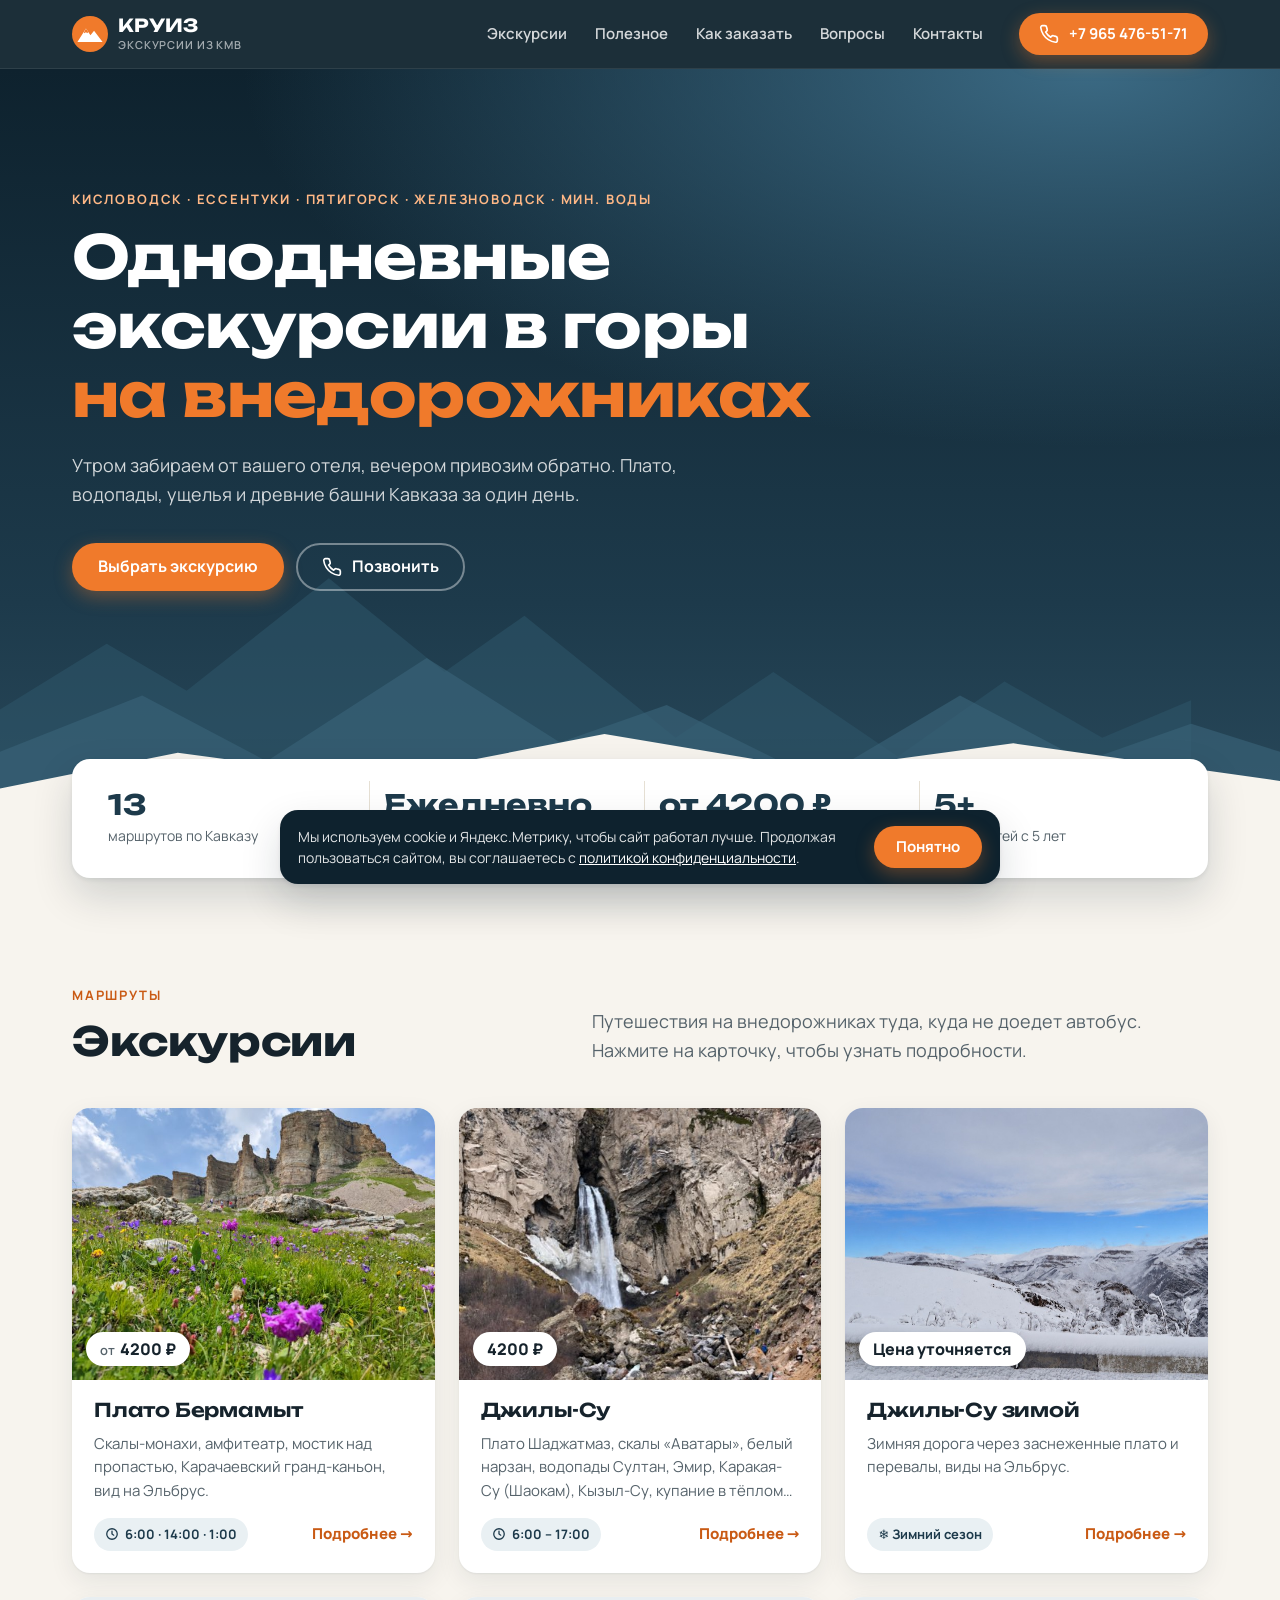
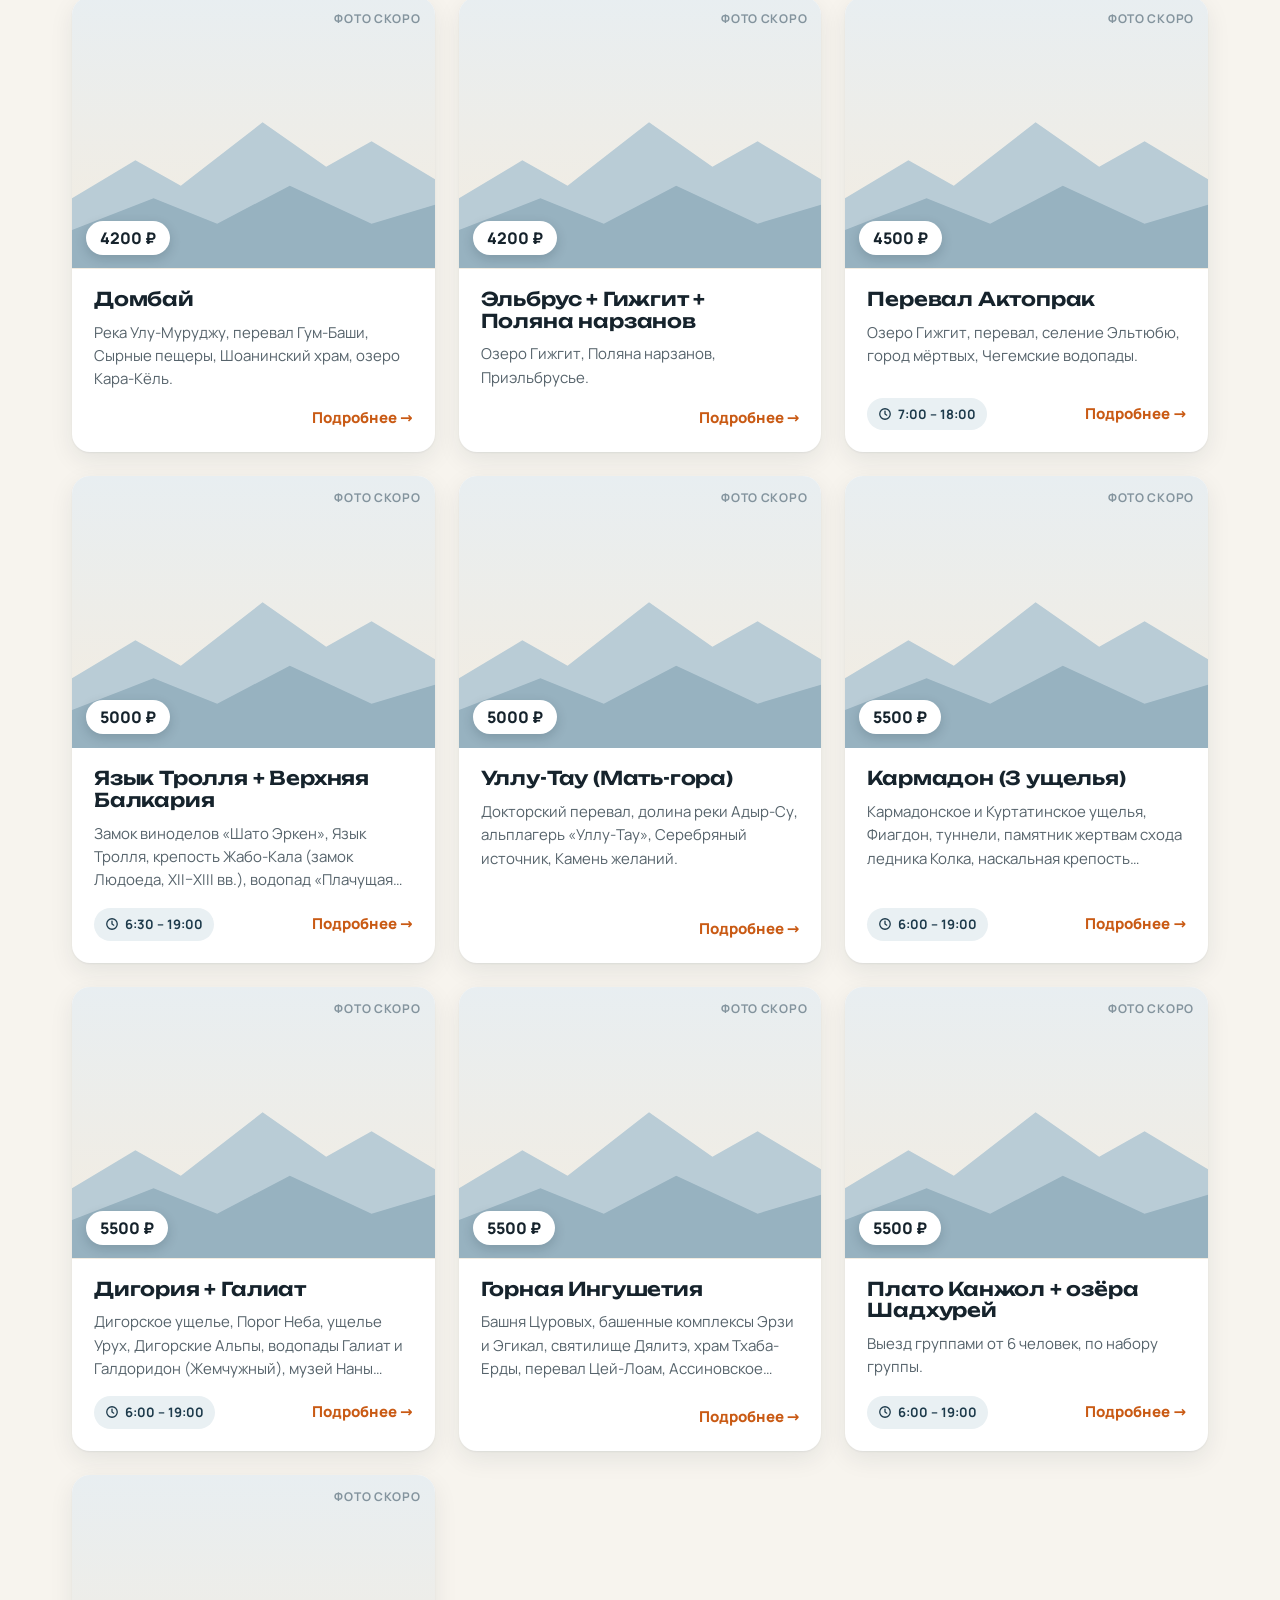
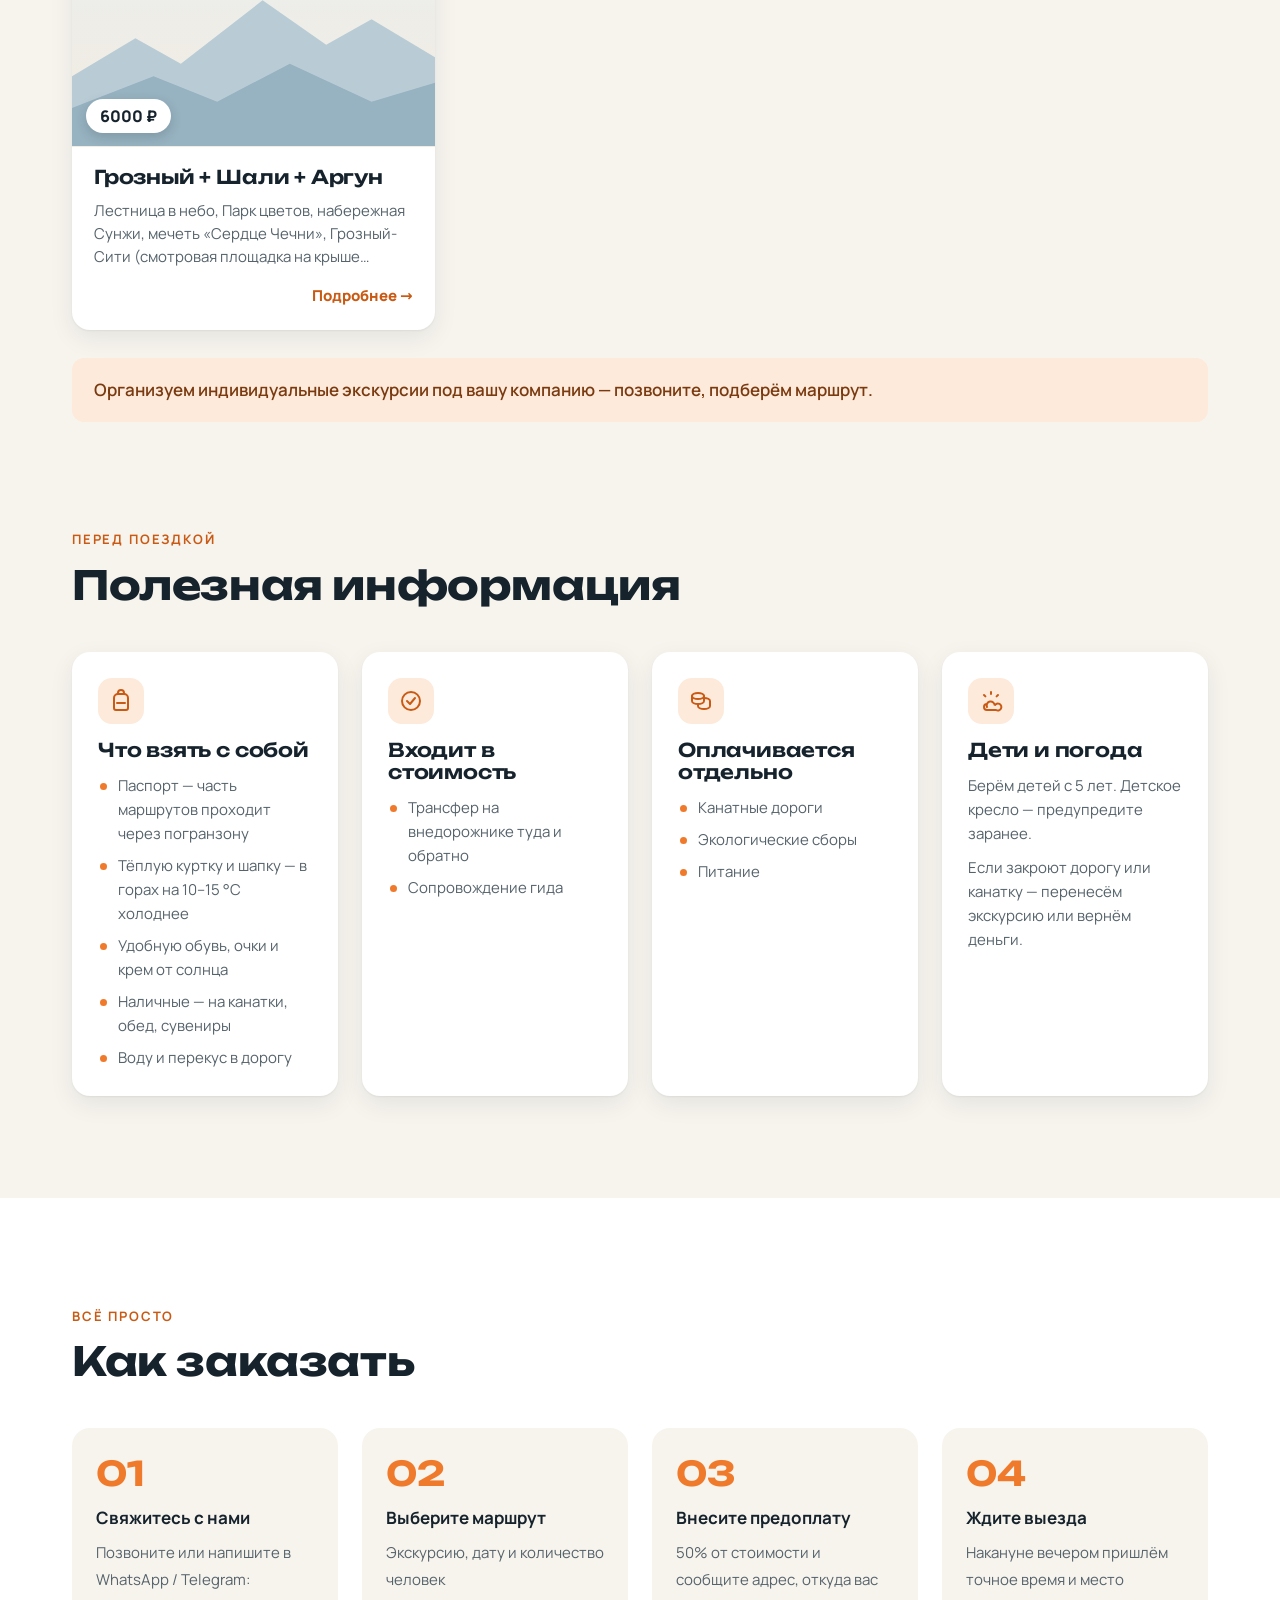
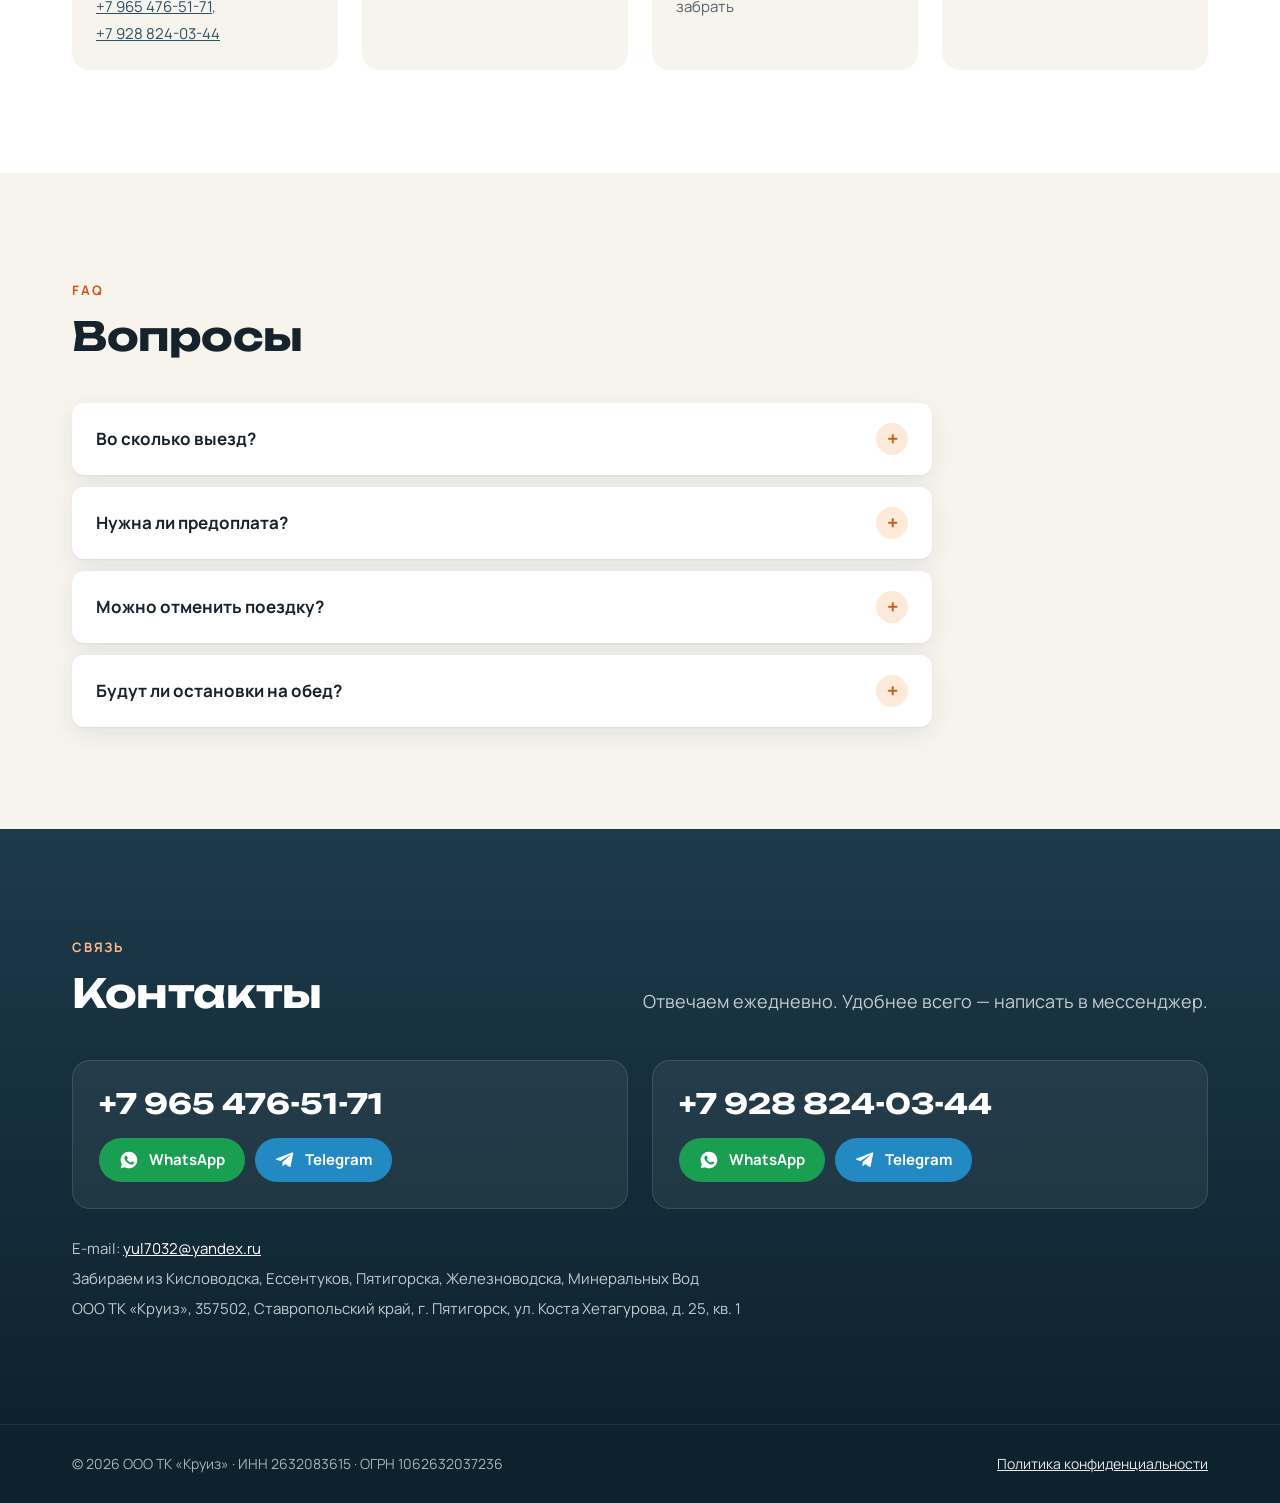
==== commit ca6cfb42: "feat: Яндекс.Метрика, цели на кнопки связи, плашка cookie, обновление политики" ====
--- a/index.html
+++ b/index.html
@@ -2,7 +2,7 @@
 <html lang="ru">
 <head>
 <meta charset="utf-8">
-<meta http-equiv="Content-Security-Policy" content="default-src 'self'; script-src 'self'; style-src 'self'; img-src 'self' data:; font-src 'self'; connect-src 'self'; object-src 'none'; base-uri 'self'; form-action 'self'; upgrade-insecure-requests">
+<meta http-equiv="Content-Security-Policy" content="default-src 'self'; script-src 'self' https://mc.yandex.ru https://mc.yandex.com https://yastatic.net; style-src 'self'; img-src 'self' data: https://mc.yandex.ru https://mc.yandex.com; font-src 'self'; connect-src 'self' https://mc.yandex.ru https://mc.yandex.com; frame-src blob: https://mc.yandex.ru https://mc.yandex.com; child-src blob: https://mc.yandex.ru https://mc.yandex.com; object-src 'none'; base-uri 'self'; form-action 'self'; upgrade-insecure-requests">
 <meta name="referrer" content="strict-origin-when-cross-origin">
 <meta name="viewport" content="width=device-width, initial-scale=1">
 <meta name="theme-color" content="#0e222e">
@@ -201,5 +201,7 @@
     <p><a href="privacy.html">Политика конфиденциальности</a></p>
   </div>
 </footer>
+<script src="site.js" data-root="" defer></script>
+<noscript><div><img class="ym-pixel" src="https://mc.yandex.ru/watch/113659866" alt=""></div></noscript>
 </body>
 </html>
--- a/style.css
+++ b/style.css
@@ -244,3 +244,10 @@
 .lb-prev{left:16px;top:50%;transform:translateY(-50%)}
 .lb-next{right:16px;top:50%;transform:translateY(-50%)}
 .gallery a:nth-child(8):last-child{grid-column:span 2}
+
+/* ---------- Метрика и cookie ---------- */
+.ym-pixel{position:absolute;left:-9999px}
+.cookie-bar{position:fixed;left:16px;right:16px;bottom:16px;z-index:30;max-width:720px;margin:0 auto;display:flex;align-items:center;gap:16px;padding:16px 18px;background:var(--deep);color:rgba(255,255,255,.88);border-radius:var(--radius);box-shadow:var(--shadow-lift);font-size:14px;line-height:1.5}
+.cookie-bar a{color:#fff}
+.cookie-bar .btn{flex:none;min-height:42px;padding:8px 20px;font-size:15px}
+@media (max-width:560px){.cookie-bar{flex-direction:column;align-items:stretch;text-align:left}}
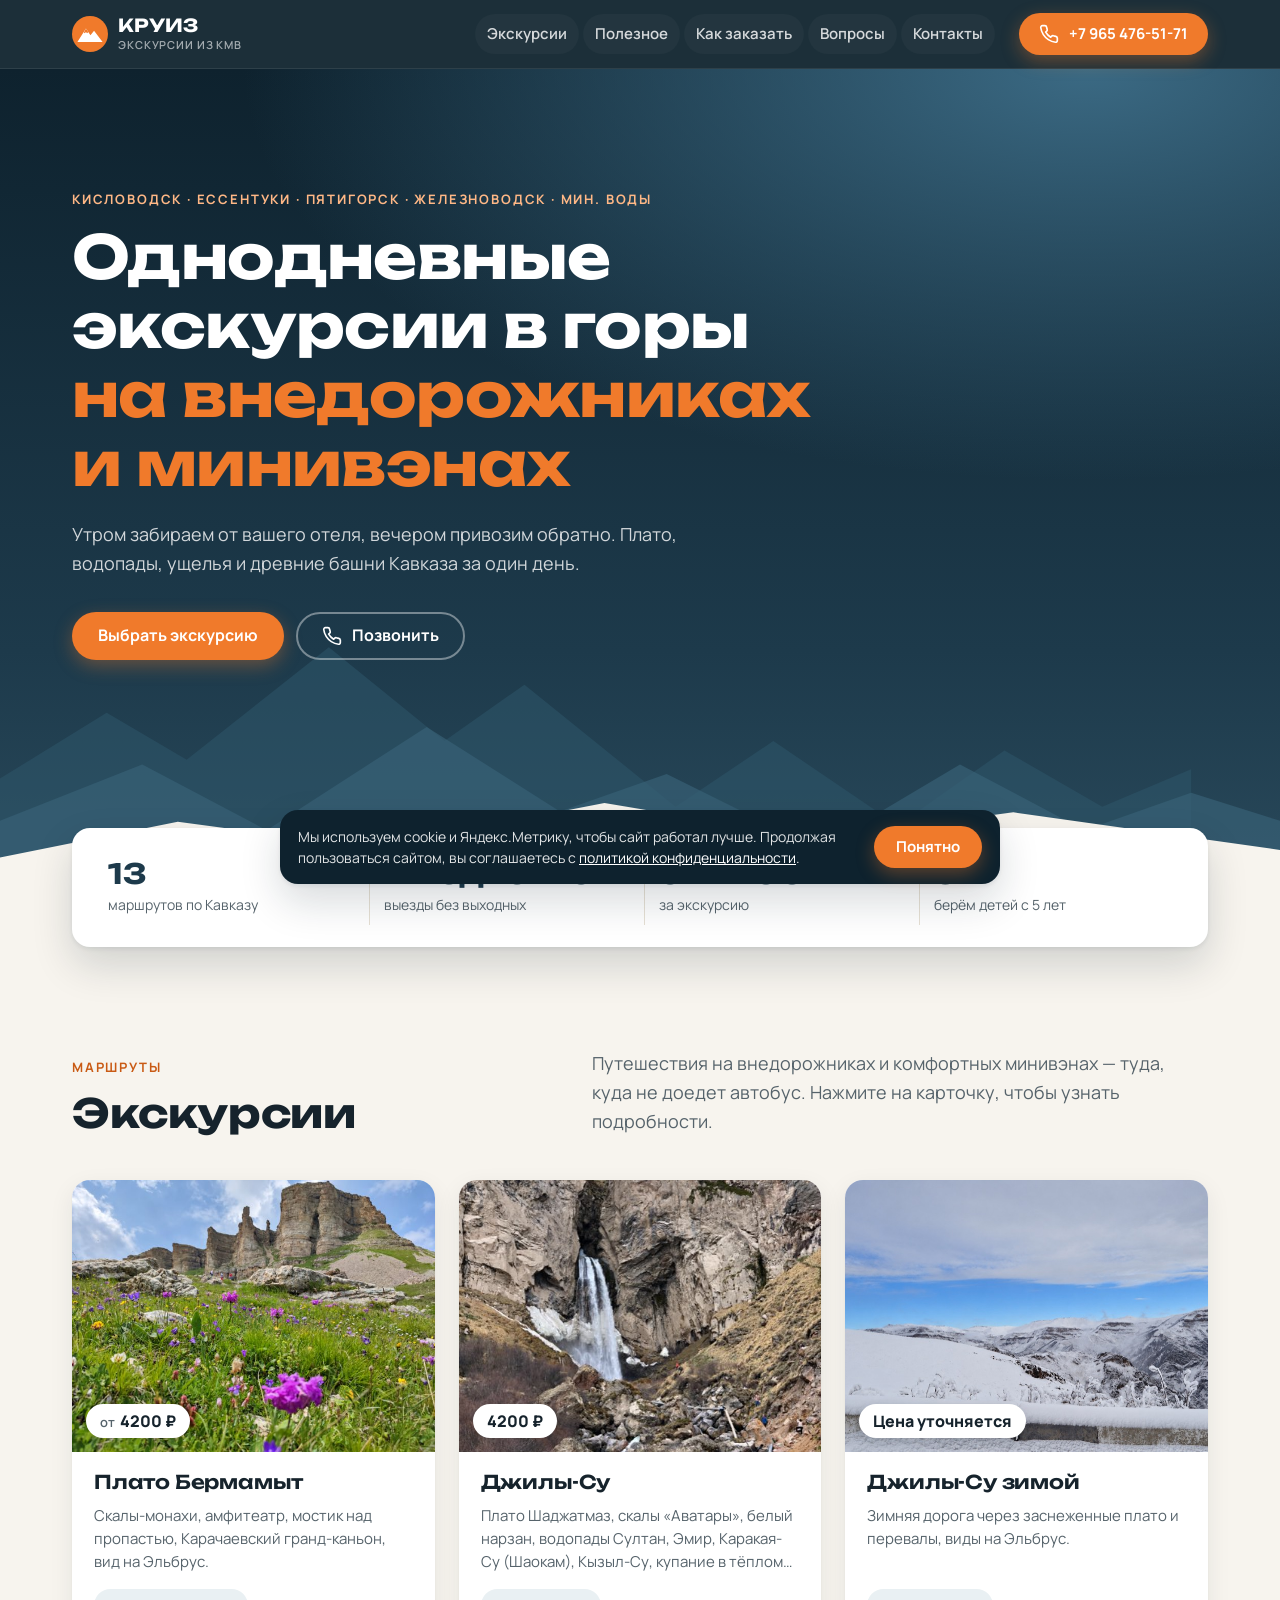
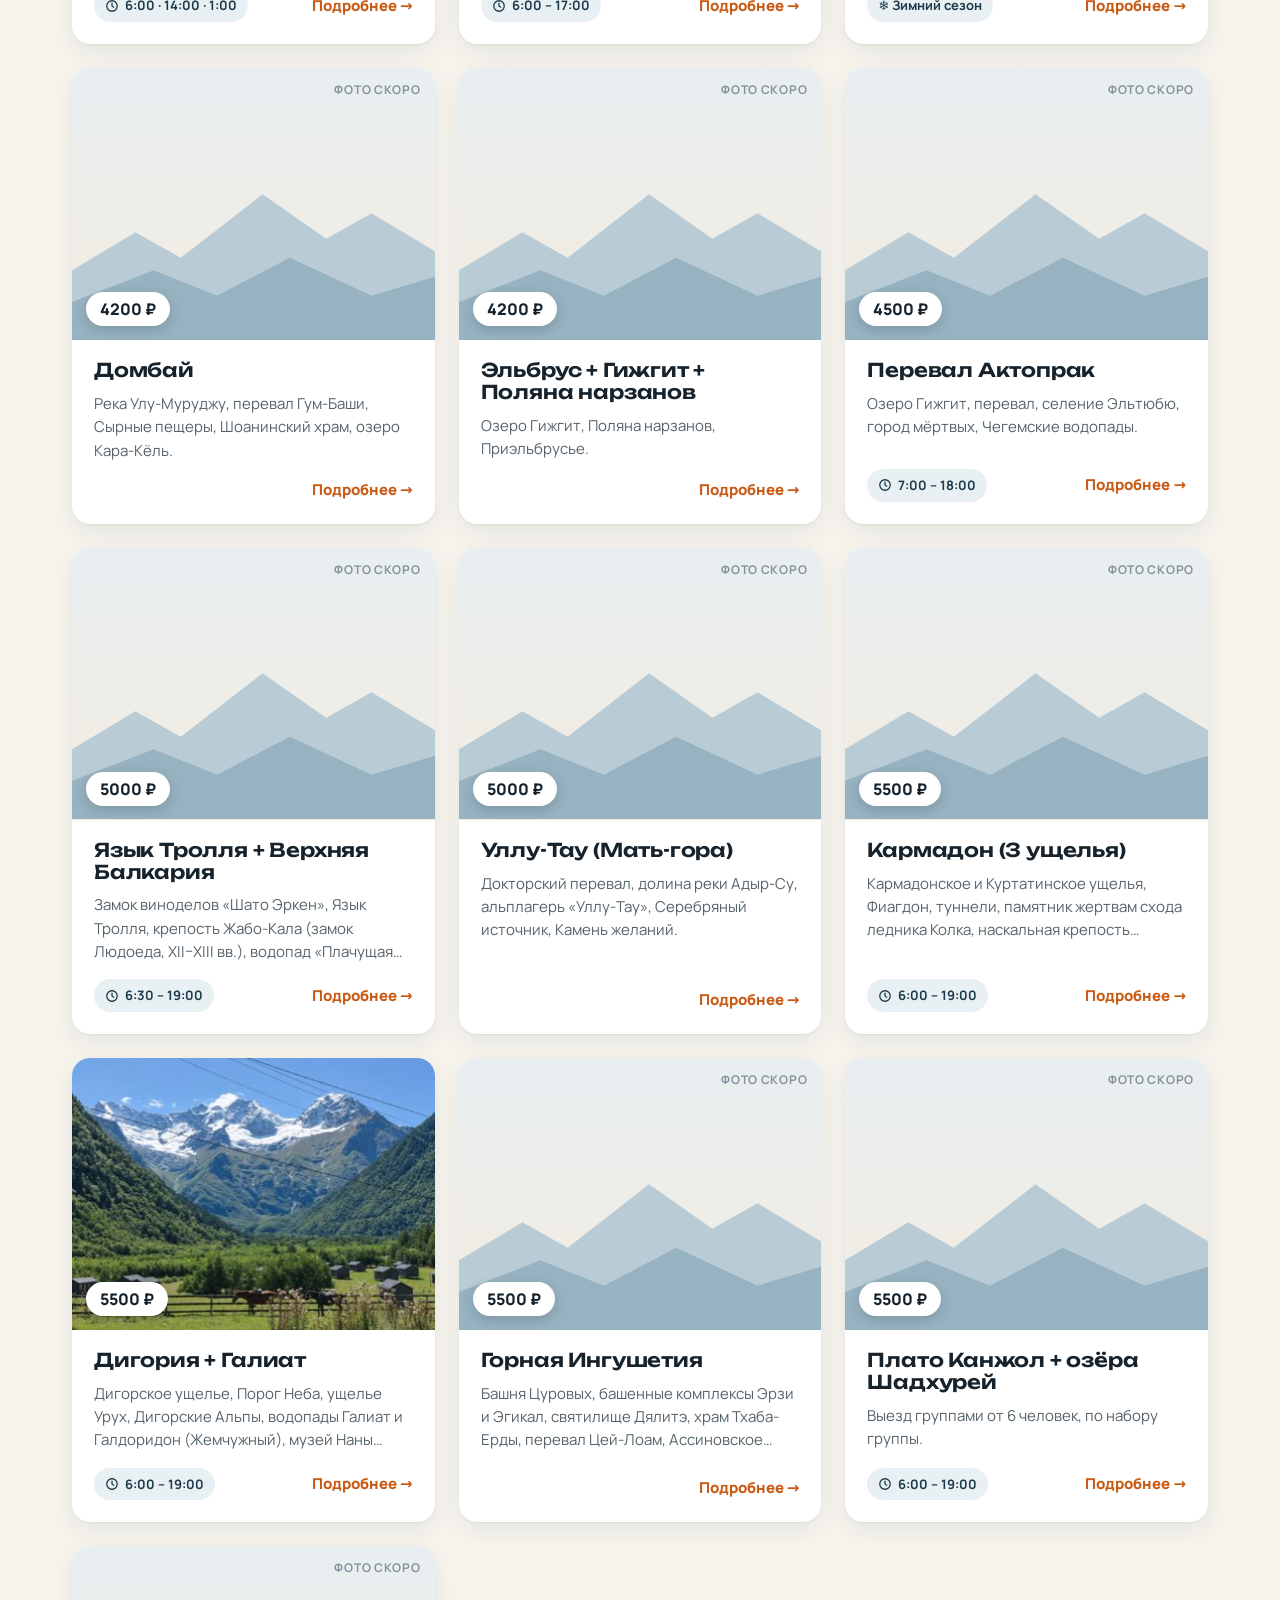
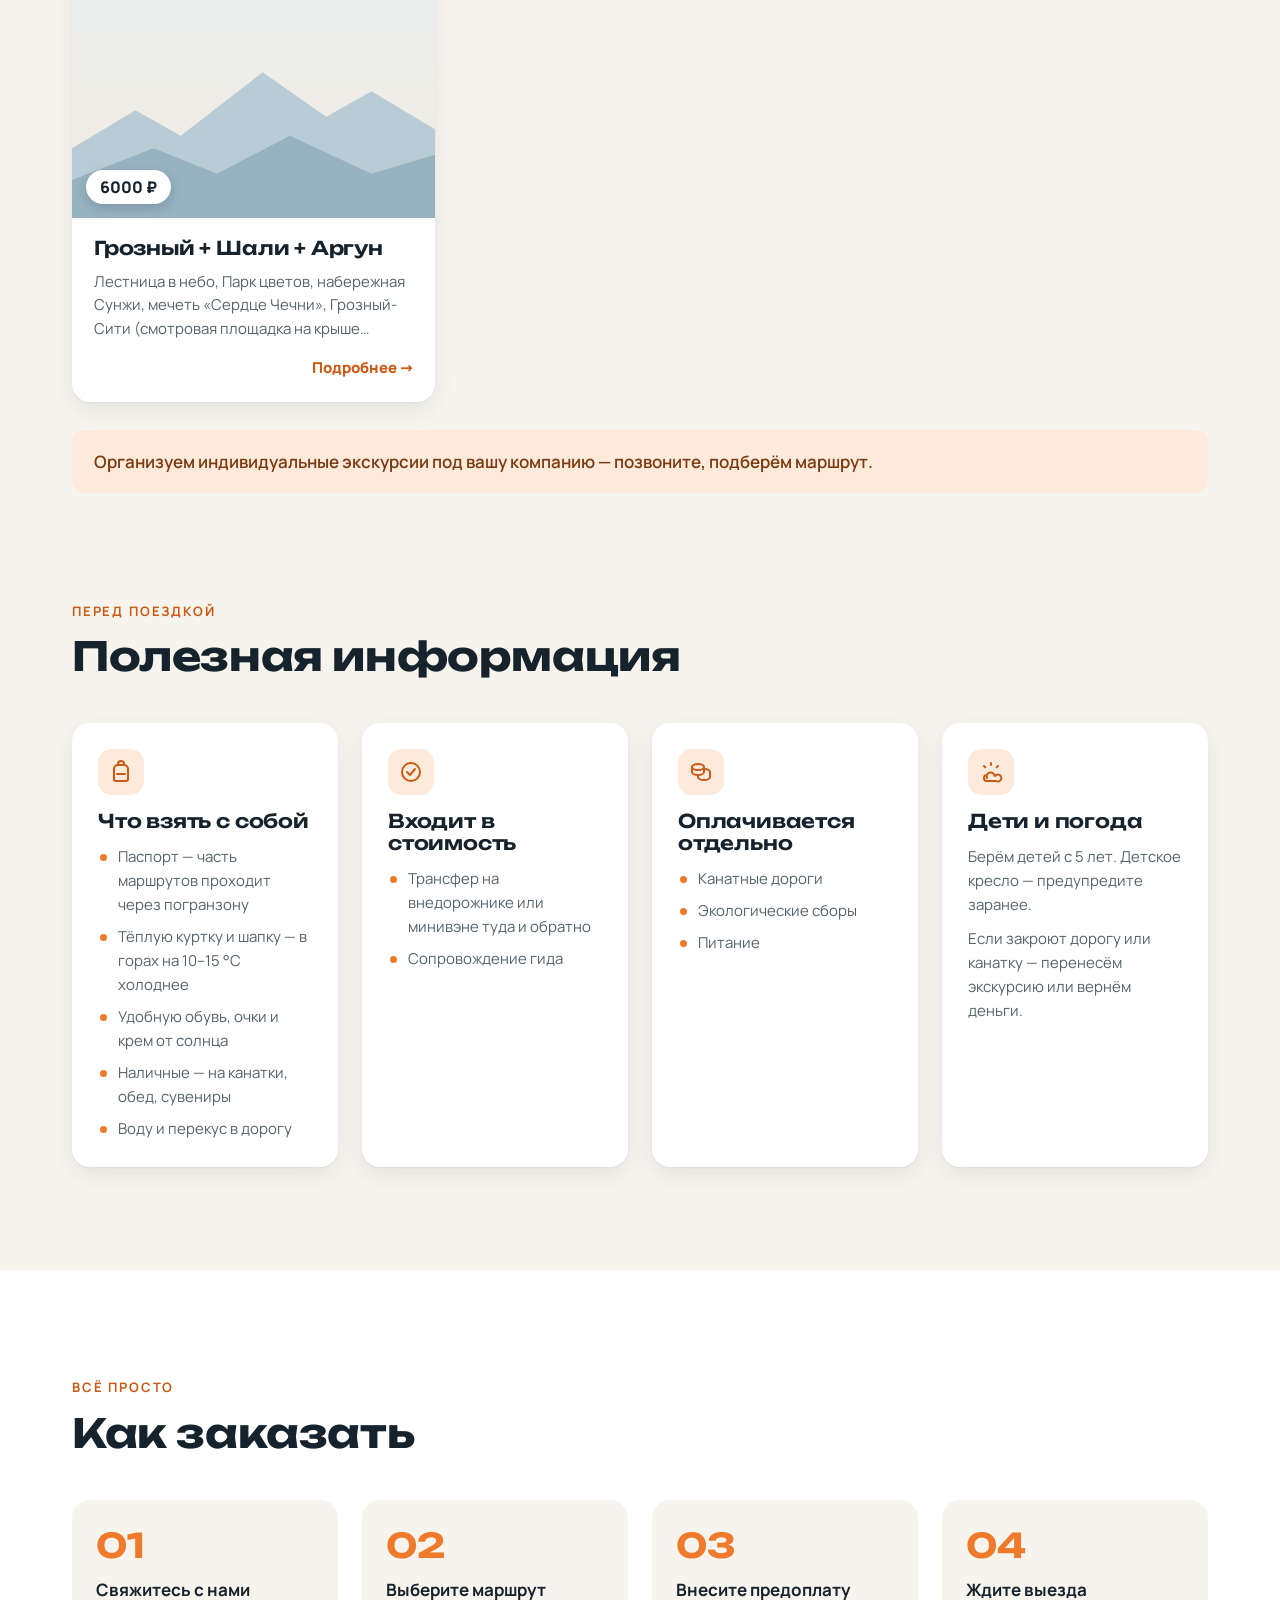
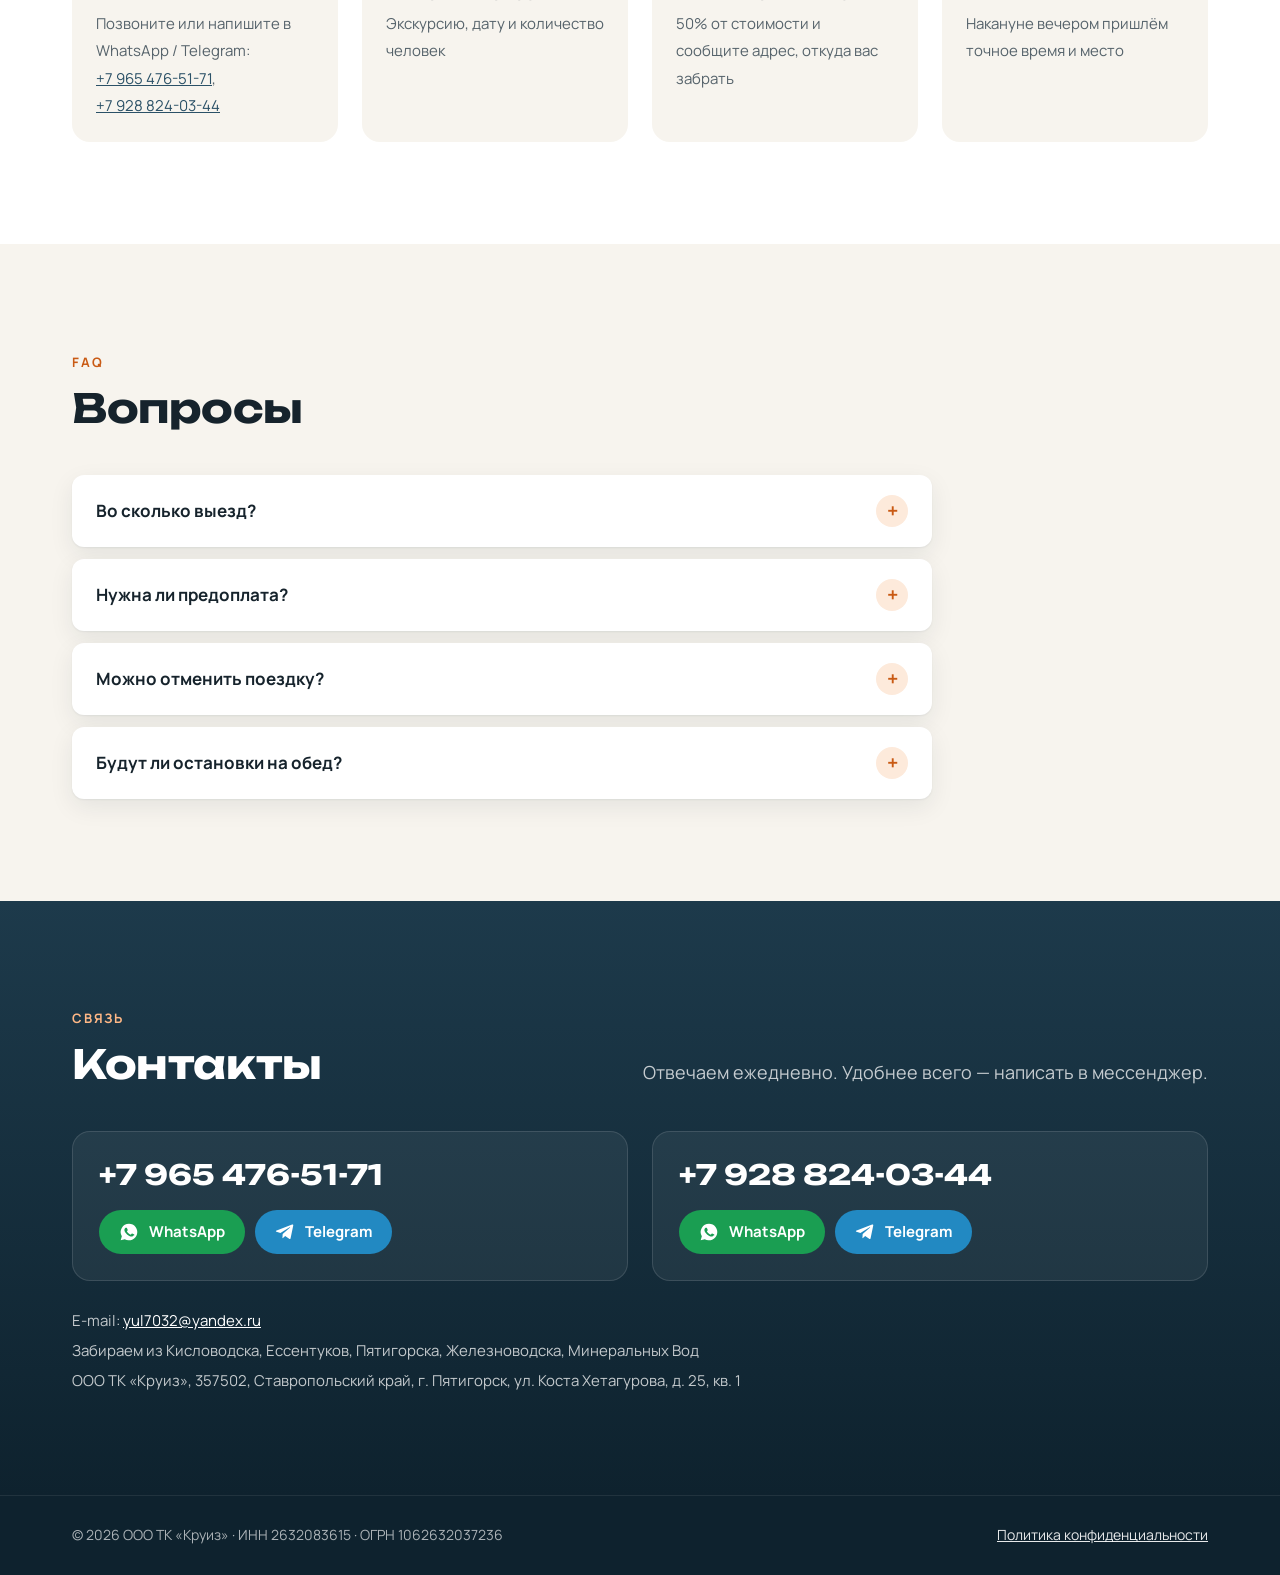
==== commit 5dfe3a47: "feat: фото Дигории, на главной добавлены минивэны" ====
--- a/index.html
+++ b/index.html
@@ -6,8 +6,8 @@
 <meta name="referrer" content="strict-origin-when-cross-origin">
 <meta name="viewport" content="width=device-width, initial-scale=1">
 <meta name="theme-color" content="#0e222e">
-<title>Экскурсии из Кисловодска и КМВ на внедорожниках — ТК «Круиз»</title>
-<meta name="description" content="Однодневные экскурсии на внедорожниках из Кисловодска, Пятигорска, Ессентуков, Железноводска и Минеральных Вод: Бермамыт, Джилы-Су, Домбай, Эльбрус, Верхняя Балкария, Кармадон, Дигория, Ингушетия, Грозный.">
+<title>Экскурсии из Кисловодска и КМВ на внедорожниках и минивэнах — ТК «Круиз»</title>
+<meta name="description" content="Однодневные экскурсии на внедорожниках и минивэнах из Кисловодска, Пятигорска, Ессентуков, Железноводска и Минеральных Вод: Бермамыт, Джилы-Су, Домбай, Эльбрус, Верхняя Балкария, Кармадон, Дигория, Ингушетия, Грозный.">
 <link rel="preload" href="fonts/unbounded-cyrillic-wght-normal.woff2" as="font" type="font/woff2" crossorigin>
 <link rel="preload" href="fonts/manrope-cyrillic-wght-normal.woff2" as="font" type="font/woff2" crossorigin>
 <link rel="stylesheet" href="style.css">
@@ -25,7 +25,7 @@
   <section class="hero">
     <div class="wrap hero-inner">
       <span class="eyebrow">Кисловодск · Ессентуки · Пятигорск · Железноводск · Мин. Воды</span>
-      <h1>Однодневные экскурсии в&nbsp;горы <em>на&nbsp;внедорожниках</em></h1>
+      <h1>Однодневные экскурсии в&nbsp;горы <em>на&nbsp;внедорожниках и&nbsp;минивэнах</em></h1>
       <p class="lead">Утром забираем от вашего отеля, вечером привозим обратно. Плато, водопады, ущелья и древние башни Кавказа за один день.</p>
       <div class="hero-actions">
         <a class="btn btn-primary" href="#tours">Выбрать экскурсию</a>
@@ -52,7 +52,7 @@
     <div class="wrap">
       <div class="section-head">
         <div><span class="eyebrow">Маршруты</span><h2>Экскурсии</h2></div>
-        <p class="lead">Путешествия на внедорожниках туда, куда не доедет автобус. Нажмите на карточку, чтобы узнать подробности.</p>
+        <p class="lead">Путешествия на внедорожниках и комфортных минивэнах — туда, куда не доедет автобус. Нажмите на карточку, чтобы узнать подробности.</p>
       </div>
       <div class="grid">
       <a class="card" href="tours/bermamyt.html">
@@ -101,7 +101,7 @@
           <div class="card-foot"><span class="chip"><svg viewBox="0 0 24 24" fill="none" stroke="currentColor" stroke-width="2.2" stroke-linecap="round" aria-hidden="true"><circle cx="12" cy="12" r="9"/><path d="M12 7v5l3 2"/></svg>6:00 – 19:00</span><span class="more">Подробнее →</span></div></div>
       </a>
       <a class="card" href="tours/digoria.html">
-        <div class="card-media"><div class="ph">Фото скоро</div><span class="badge-price">5500 ₽</span></div>
+        <div class="card-media"><img src="images/digoria/1-s.jpg" alt="Снежные вершины Дигории и долина с лошадьми" width="360" height="640" loading="lazy"><span class="badge-price">5500 ₽</span></div>
         <div class="card-body"><h3>Дигория + Галиат</h3><p>Дигорское ущелье, Порог Неба, ущелье Урух, Дигорские Альпы, водопады Галиат и Галдоридон (Жемчужный), музей Наны (Задалеск), замок Фрегат (X в.), памятник Уастырджи, башни, крепости, склепы.</p>
           <div class="card-foot"><span class="chip"><svg viewBox="0 0 24 24" fill="none" stroke="currentColor" stroke-width="2.2" stroke-linecap="round" aria-hidden="true"><circle cx="12" cy="12" r="9"/><path d="M12 7v5l3 2"/></svg>6:00 – 19:00</span><span class="more">Подробнее →</span></div></div>
       </a>
@@ -136,7 +136,7 @@
           <li>Наличные — на канатки, обед, сувениры</li>
           <li>Воду и перекус в дорогу</li></ul></div>
         <div class="info-card"><div class="icon"><svg viewBox="0 0 24 24" fill="none" stroke="currentColor" stroke-width="2" stroke-linecap="round" stroke-linejoin="round" aria-hidden="true"><circle cx="12" cy="12" r="9"/><path d="m8 12 3 3 5-6"/></svg></div><h3>Входит в стоимость</h3><ul>
-          <li>Трансфер на внедорожнике туда и обратно</li>
+          <li>Трансфер на внедорожнике или минивэне туда и обратно</li>
           <li>Сопровождение гида</li></ul></div>
         <div class="info-card"><div class="icon"><svg viewBox="0 0 24 24" fill="none" stroke="currentColor" stroke-width="2" stroke-linecap="round" aria-hidden="true"><ellipse cx="9" cy="7" rx="6" ry="3"/><path d="M3 7v5c0 1.7 2.7 3 6 3s6-1.3 6-3V7"/><path d="M9 15v2c0 1.7 2.7 3 6 3s6-1.3 6-3v-5c0-1.7-2.7-3-6-3"/></svg></div><h3>Оплачивается отдельно</h3><ul>
           <li>Канатные дороги</li>
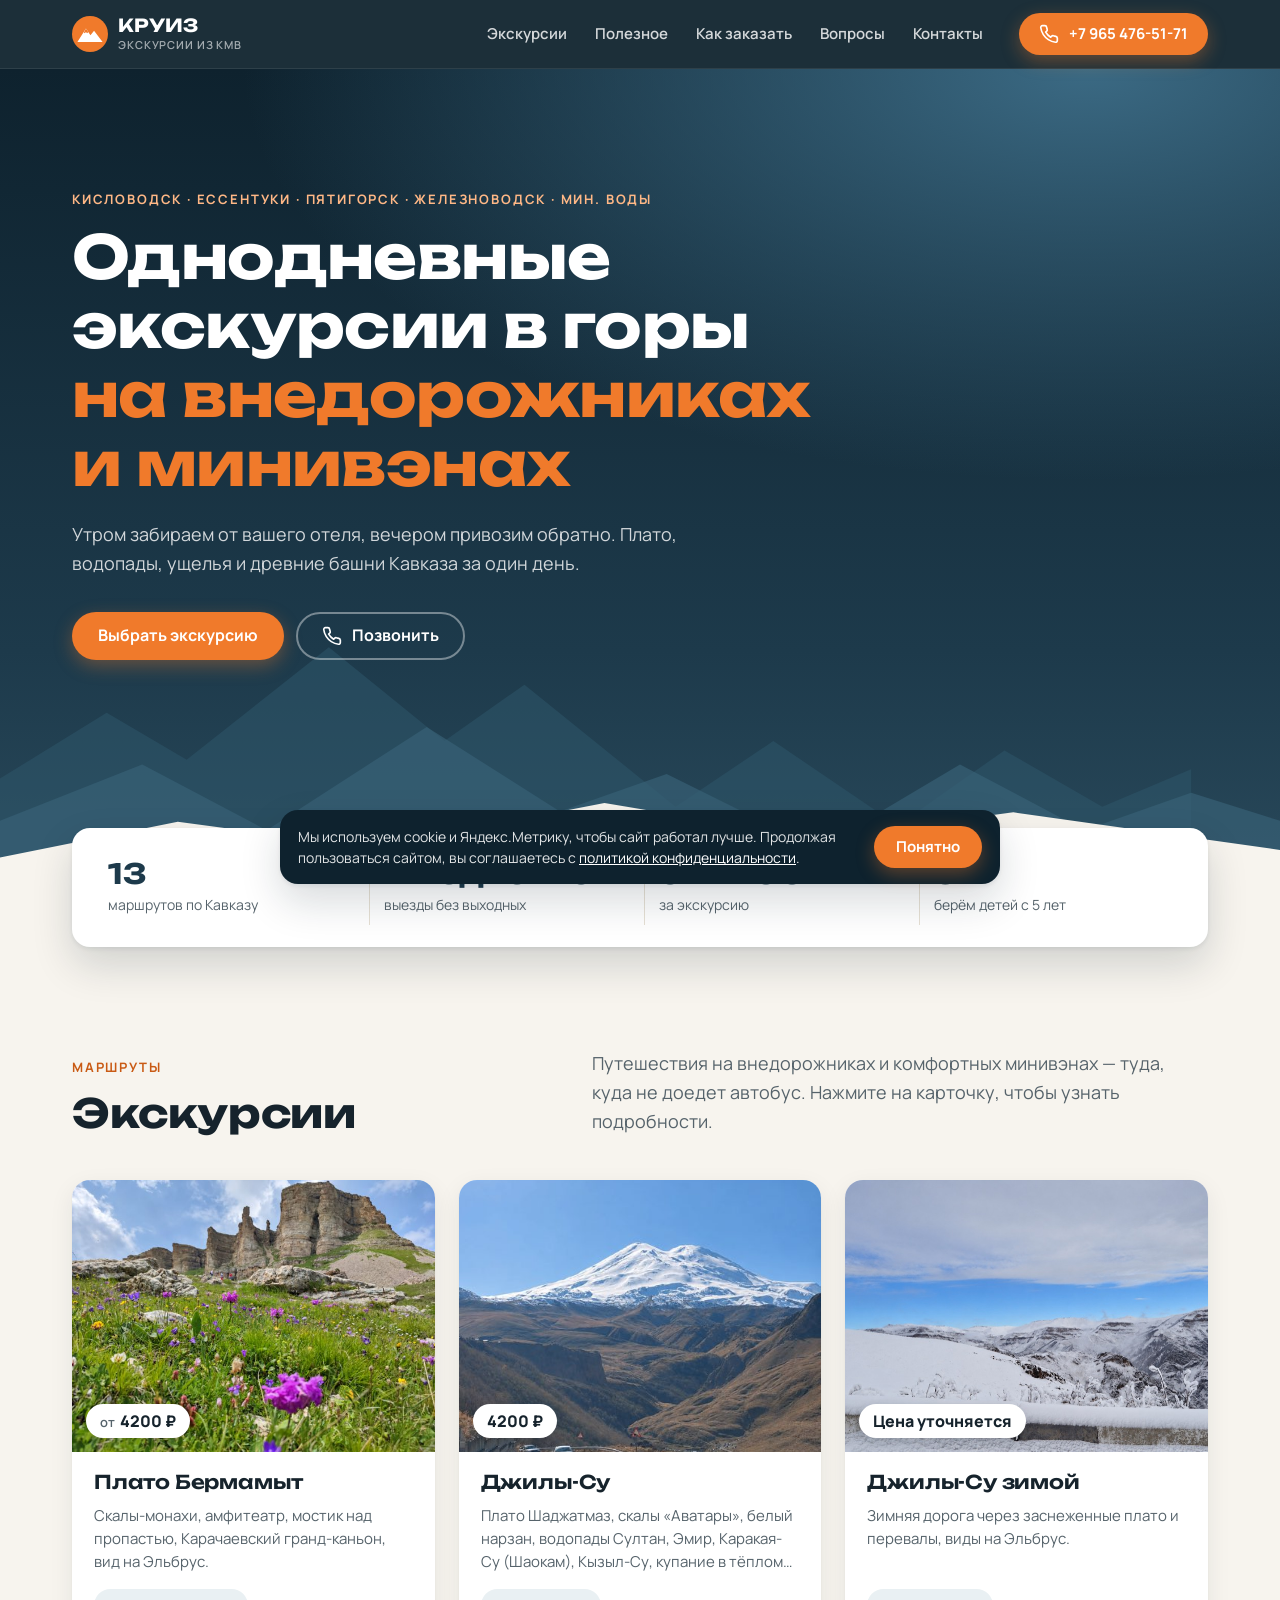
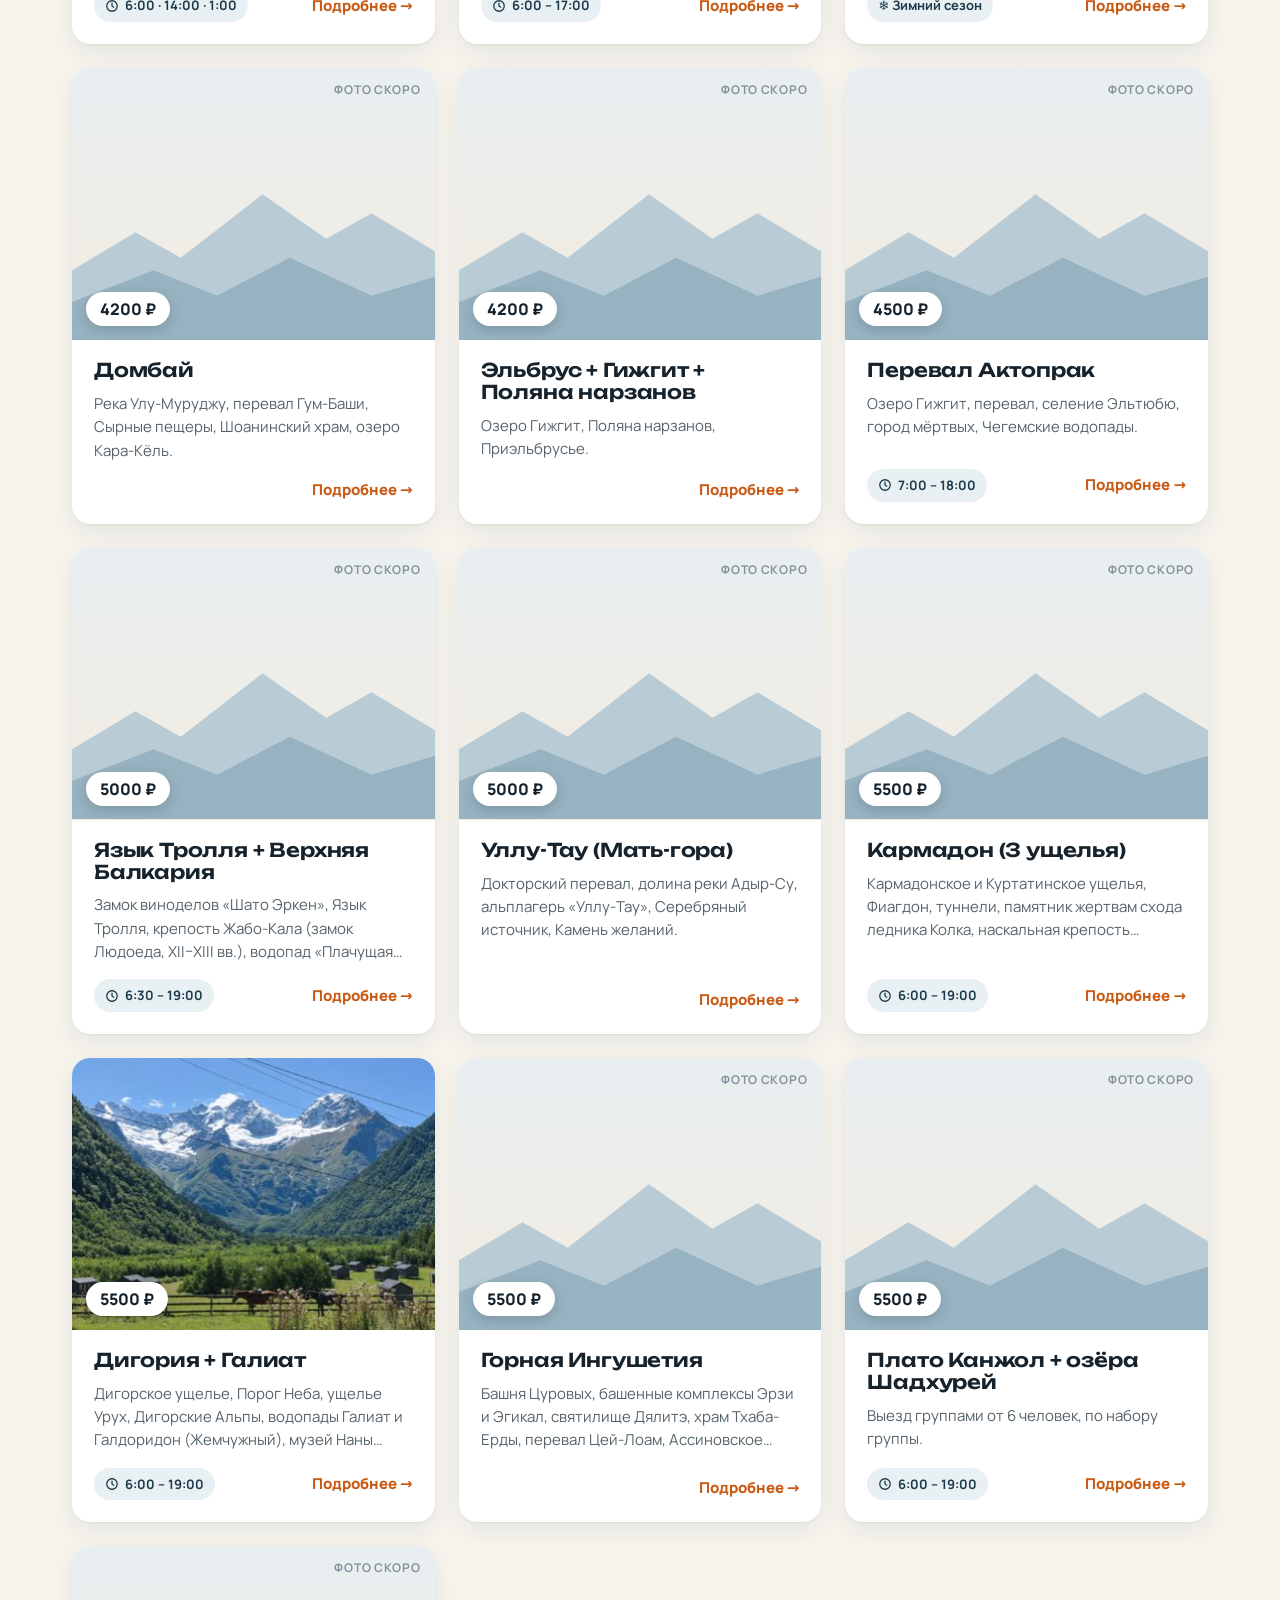
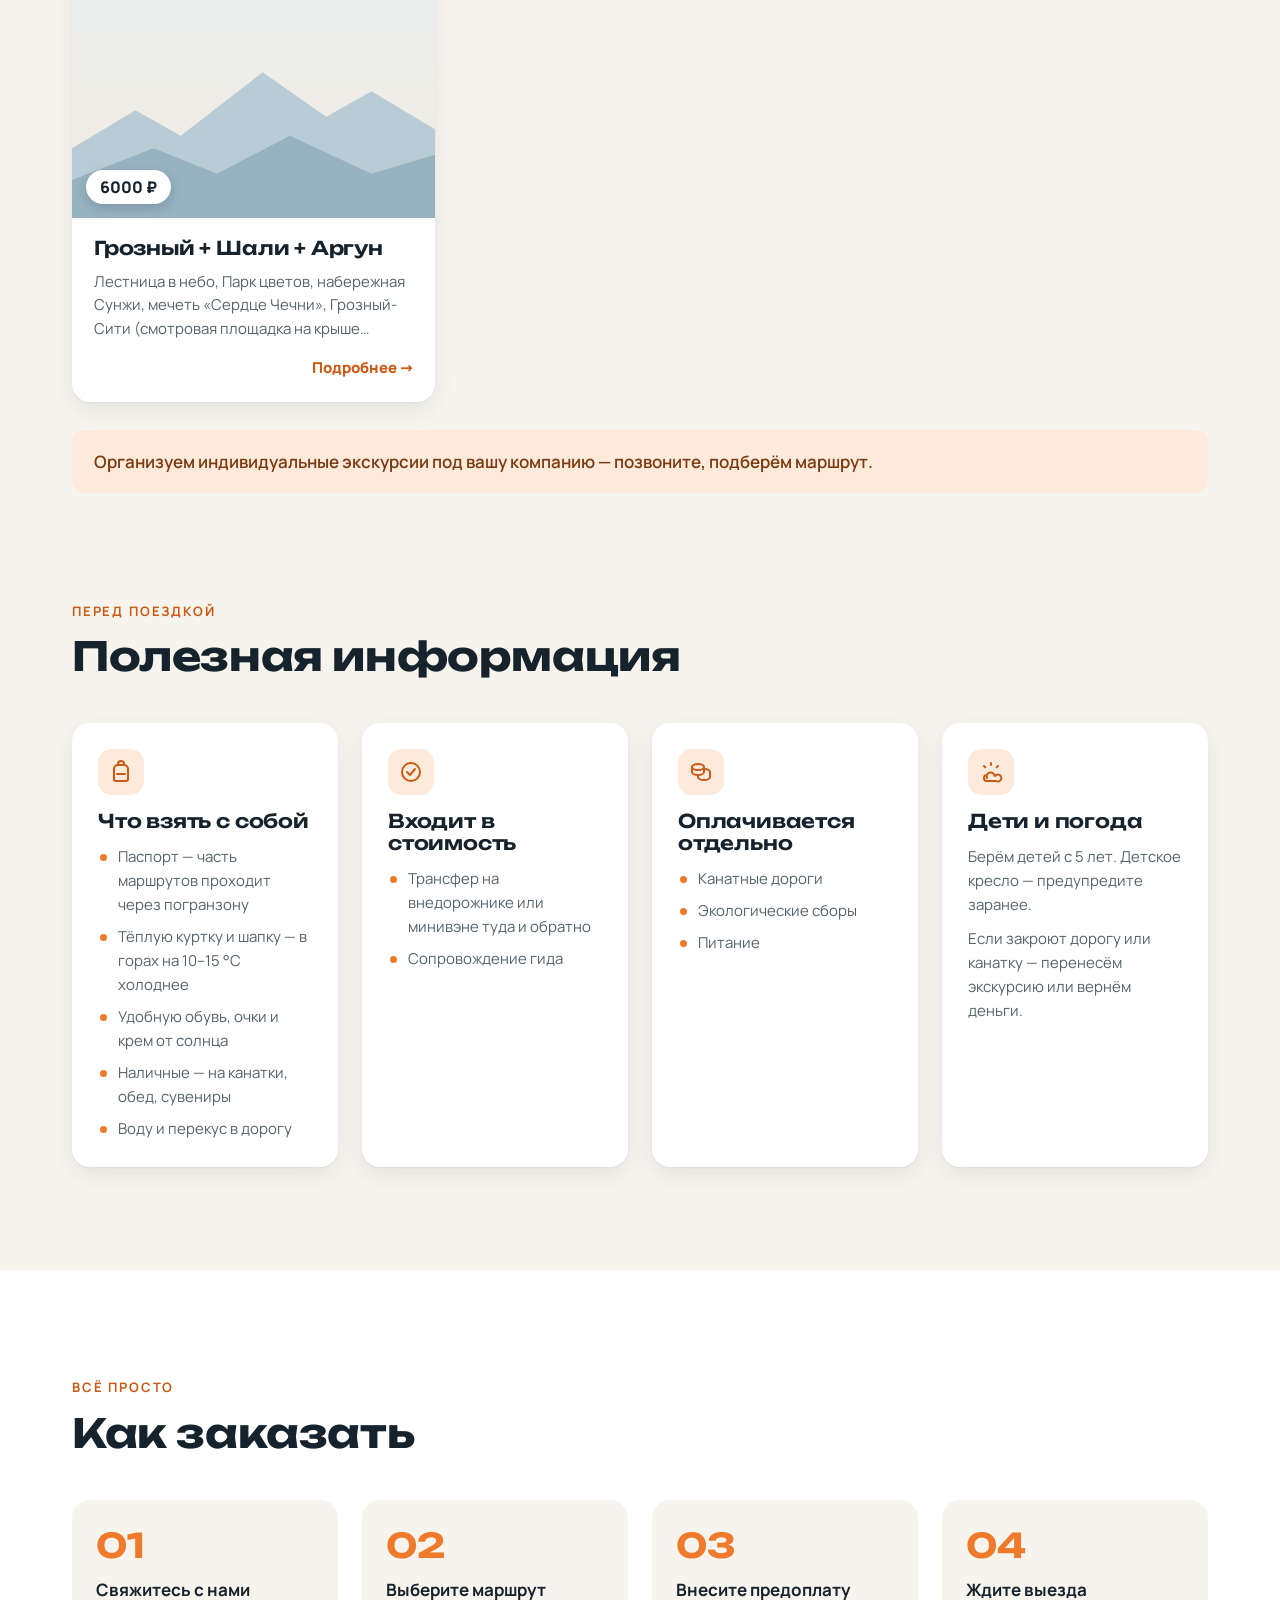
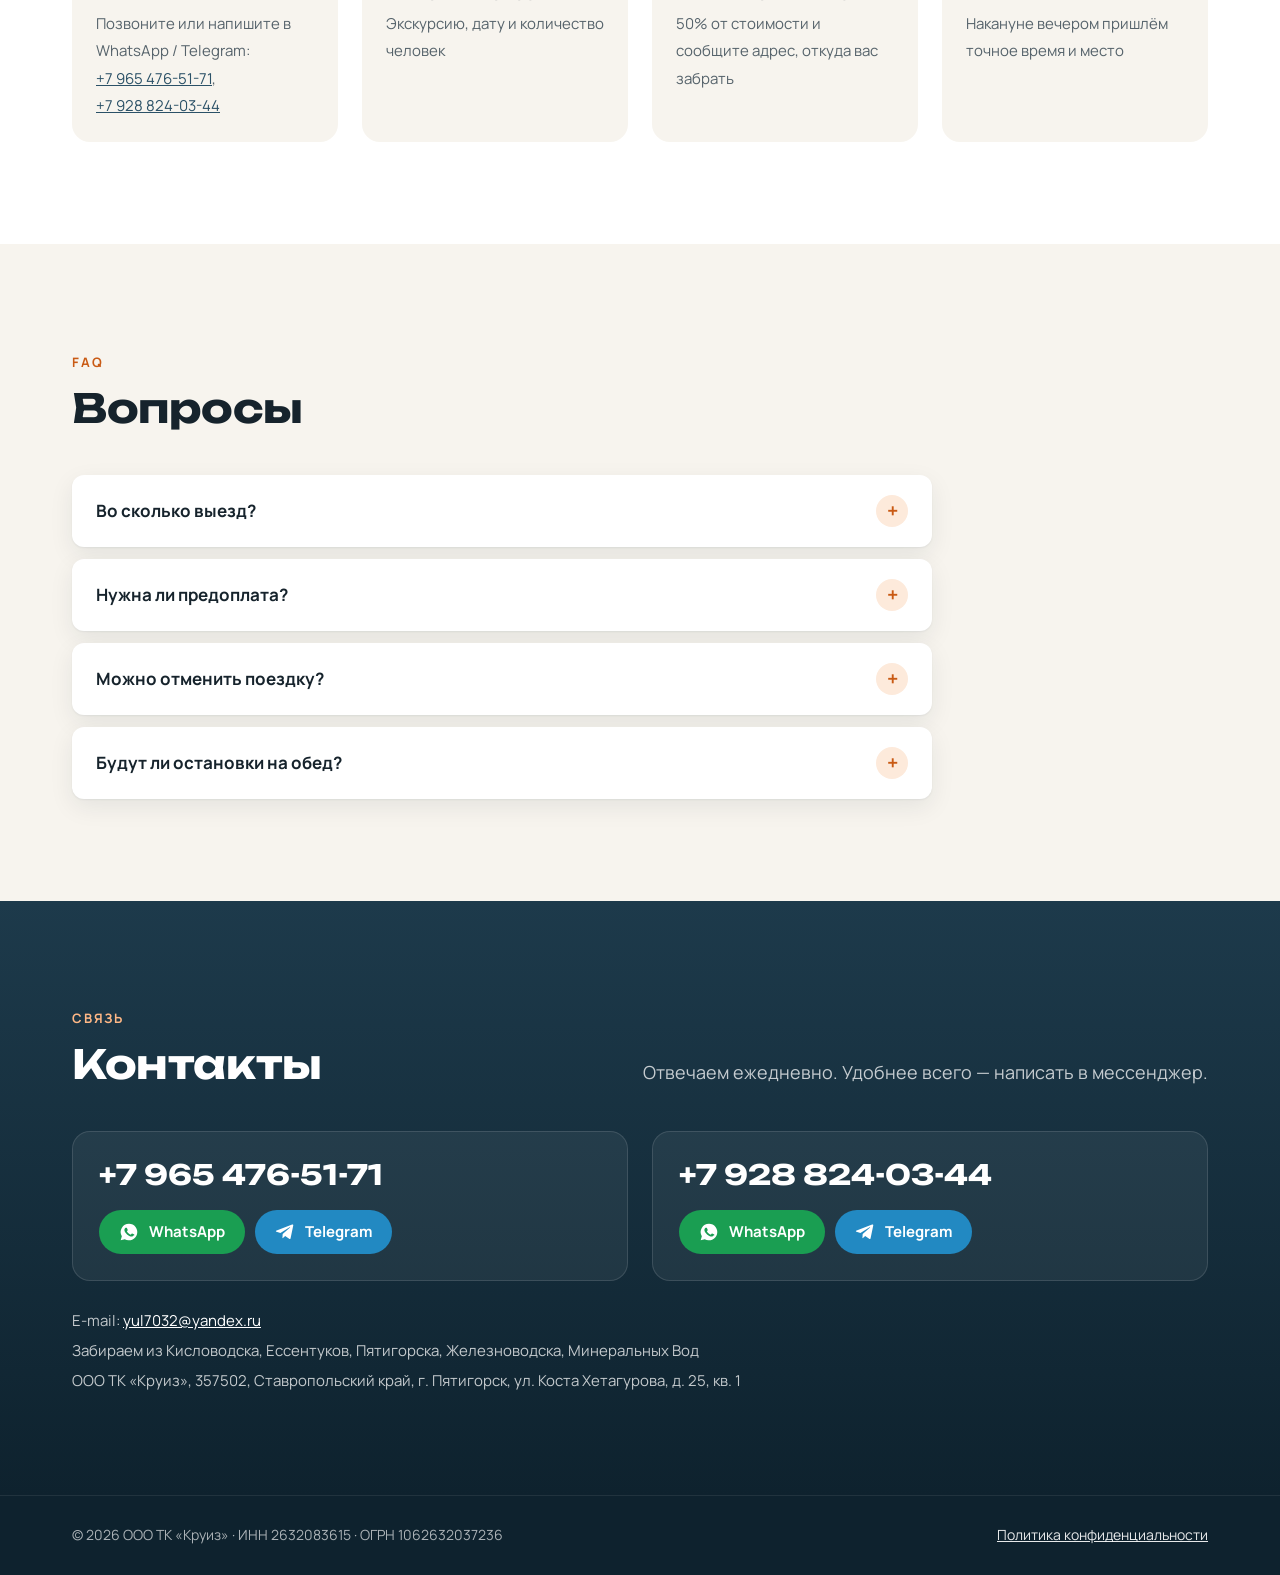
==== commit ad77ea91: "feat: Джилы-Су — новая обложка с видом на Эльбрус" ====
--- a/index.html
+++ b/index.html
@@ -61,7 +61,7 @@
           <div class="card-foot"><span class="chip"><svg viewBox="0 0 24 24" fill="none" stroke="currentColor" stroke-width="2.2" stroke-linecap="round" aria-hidden="true"><circle cx="12" cy="12" r="9"/><path d="M12 7v5l3 2"/></svg>6:00 · 14:00 · 1:00</span><span class="more">Подробнее →</span></div></div>
       </a>
       <a class="card" href="tours/dzhily-su.html">
-        <div class="card-media"><img src="images/dzhily-su/1-s.jpg" alt="Водопад в скальном ущелье Джилы-Су" width="480" height="640" loading="lazy"><span class="badge-price">4200 ₽</span></div>
+        <div class="card-media"><img src="images/dzhily-su/1-s.jpg?v=2" alt="Дорога к Джилы-Су с видом на Эльбрус" width="480" height="640" loading="lazy"><span class="badge-price">4200 ₽</span></div>
         <div class="card-body"><h3>Джилы-Су</h3><p>Плато Шаджатмаз, скалы «Аватары», белый нарзан, водопады Султан, Эмир, Каракая-Су (Шаокам), Кызыл-Су, купание в тёплом нарзане (+20 °C).</p>
           <div class="card-foot"><span class="chip"><svg viewBox="0 0 24 24" fill="none" stroke="currentColor" stroke-width="2.2" stroke-linecap="round" aria-hidden="true"><circle cx="12" cy="12" r="9"/><path d="M12 7v5l3 2"/></svg>6:00 – 17:00</span><span class="more">Подробнее →</span></div></div>
       </a>
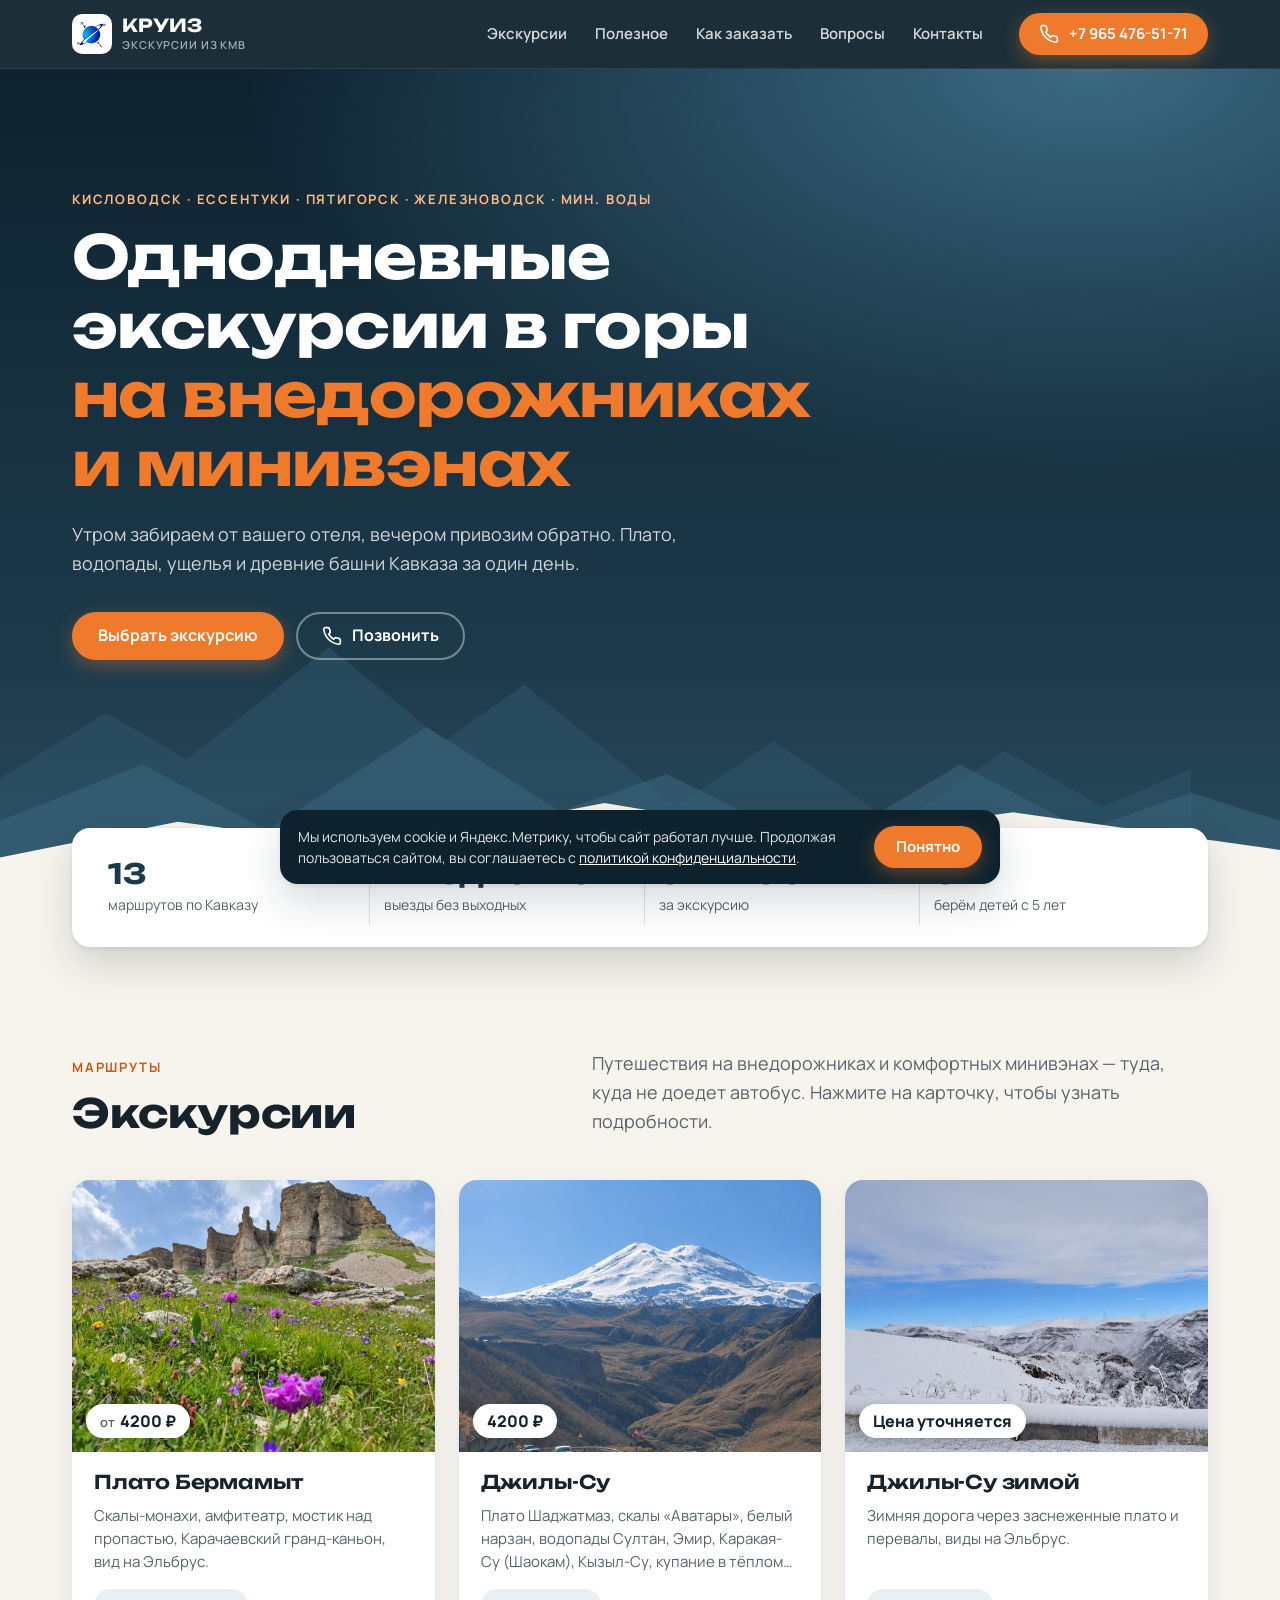
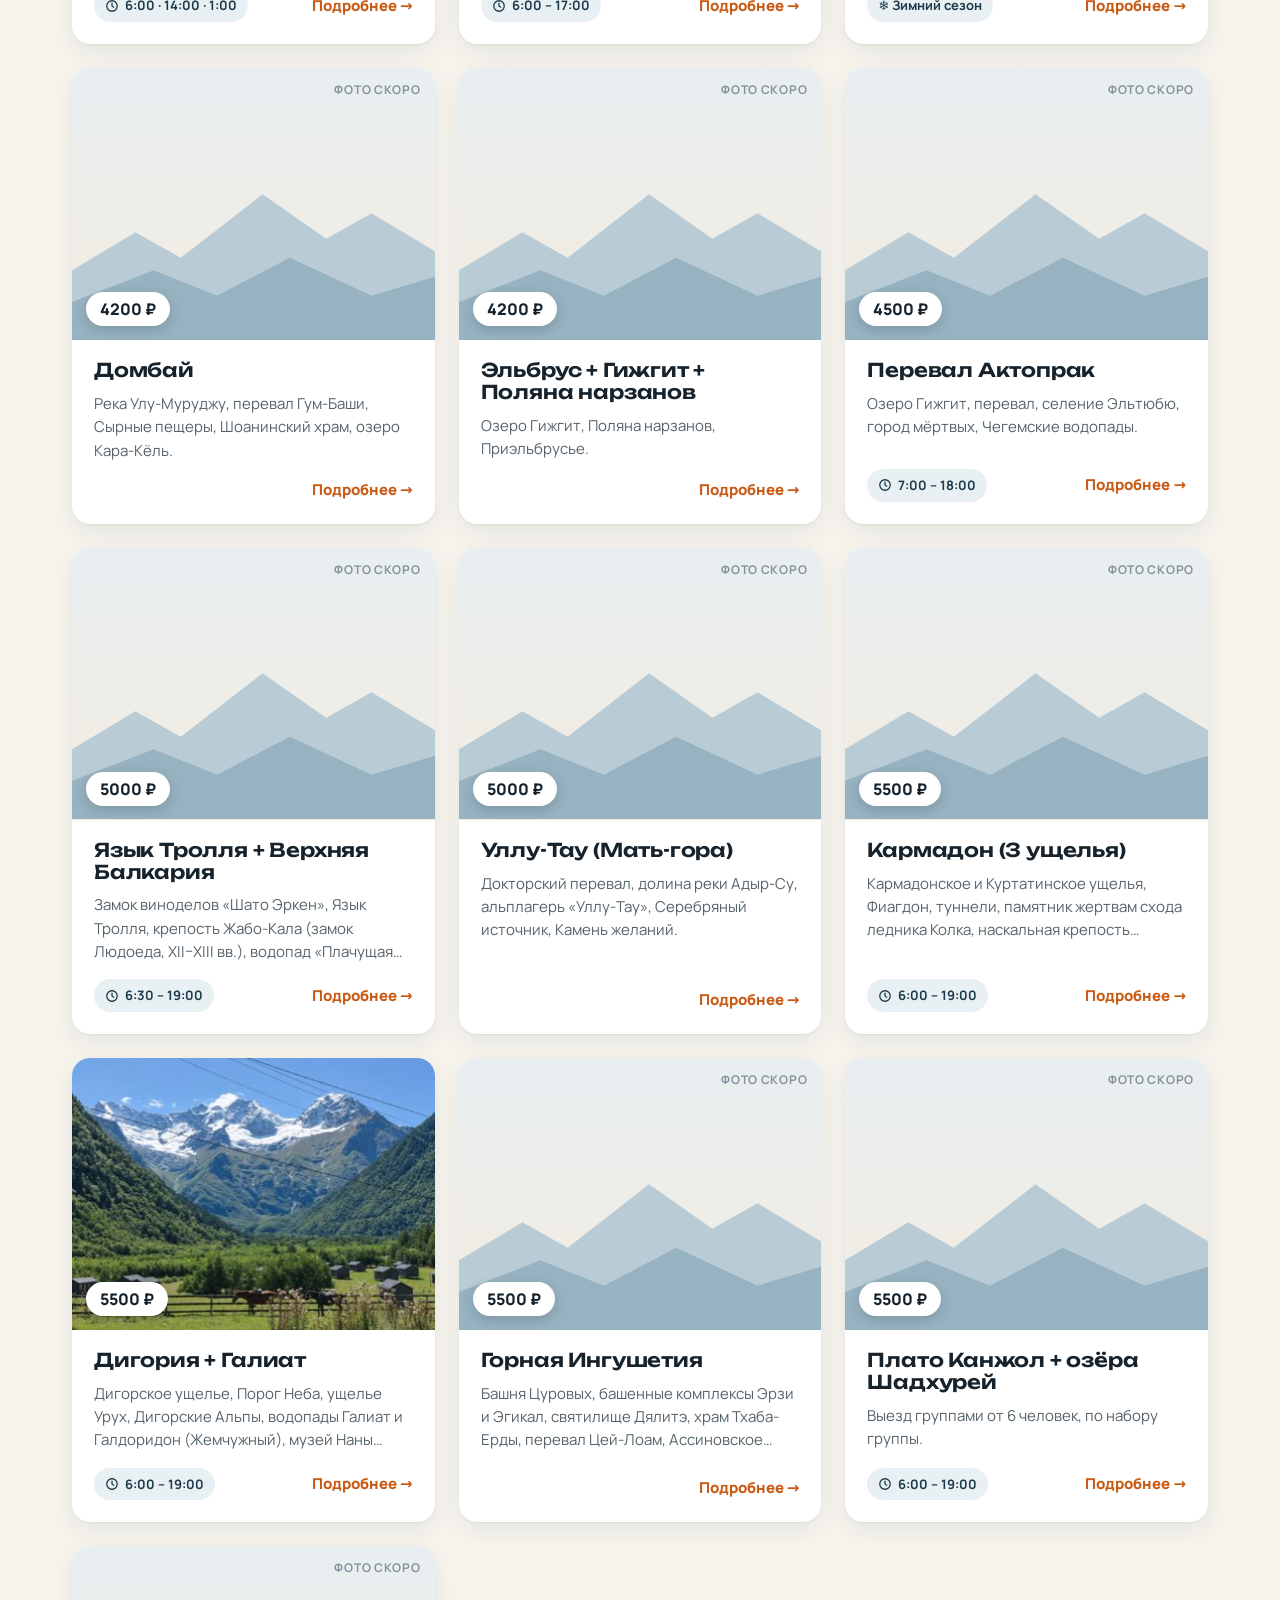
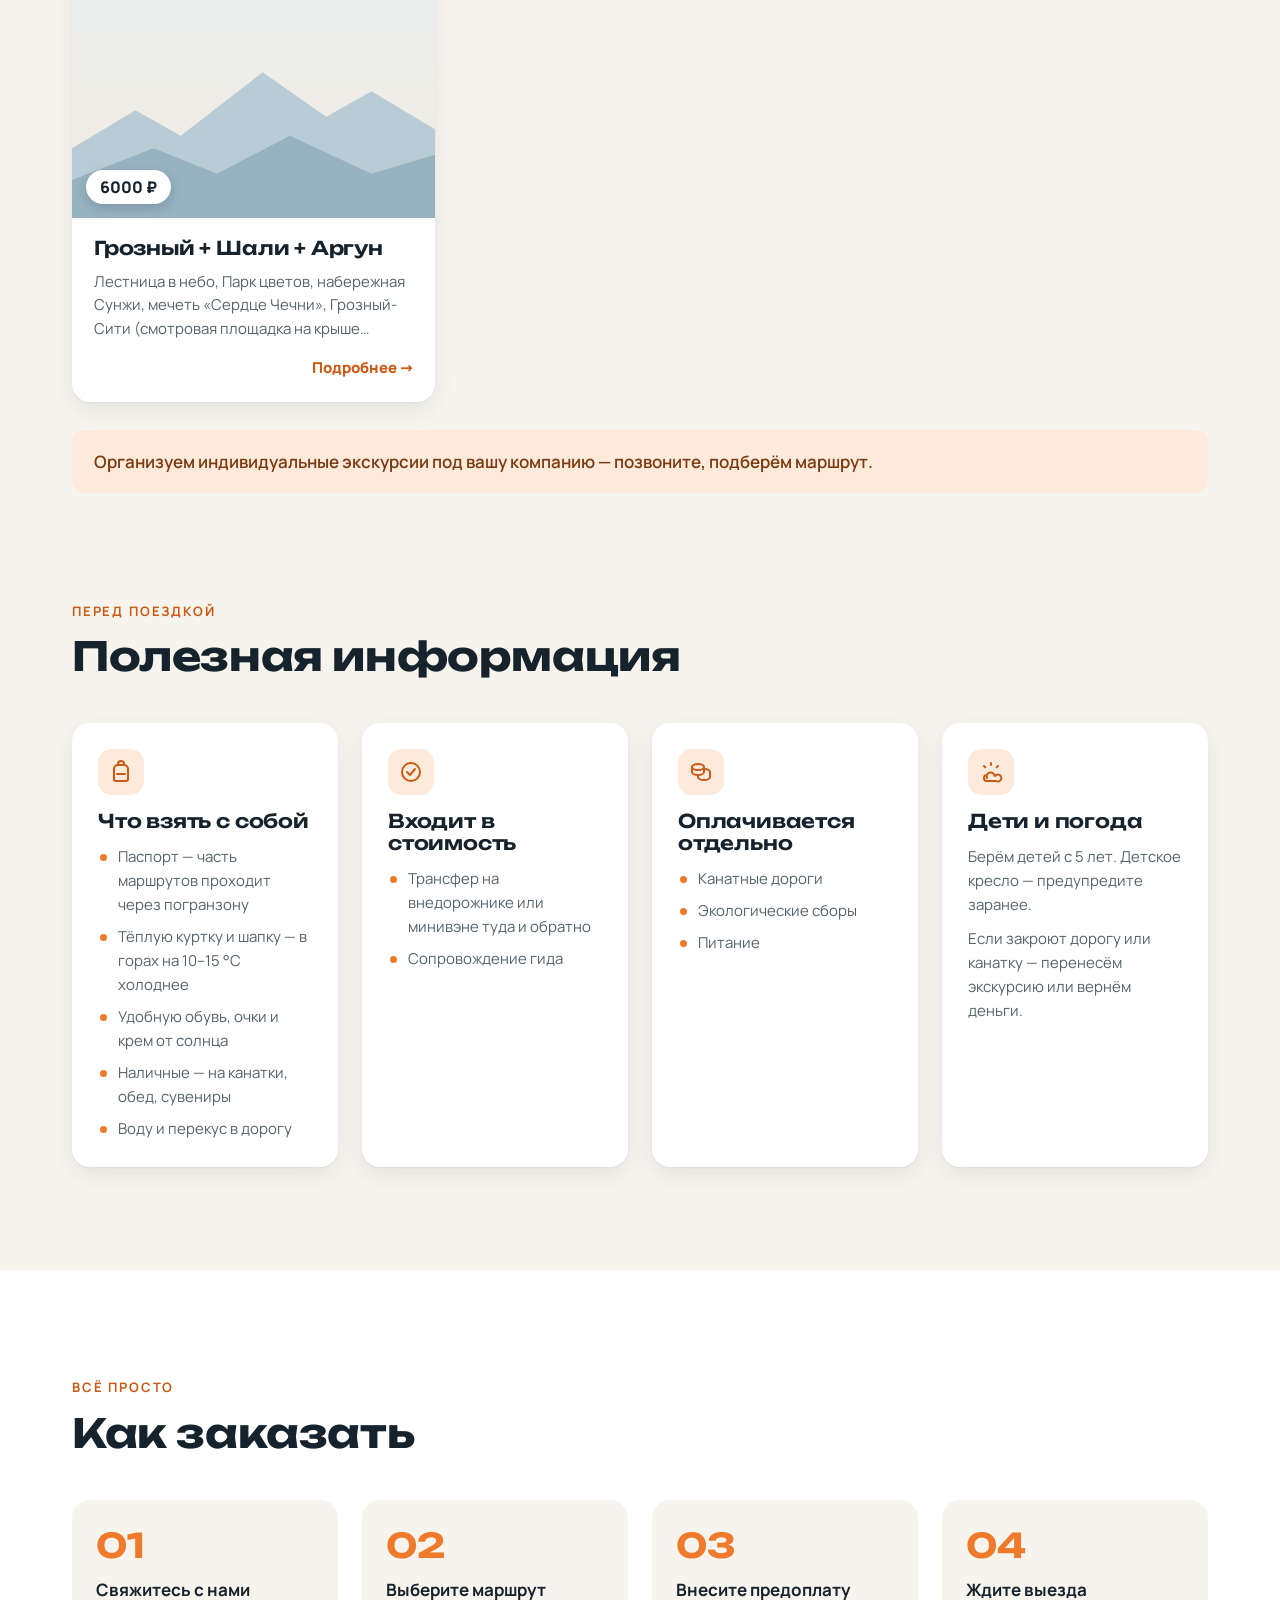
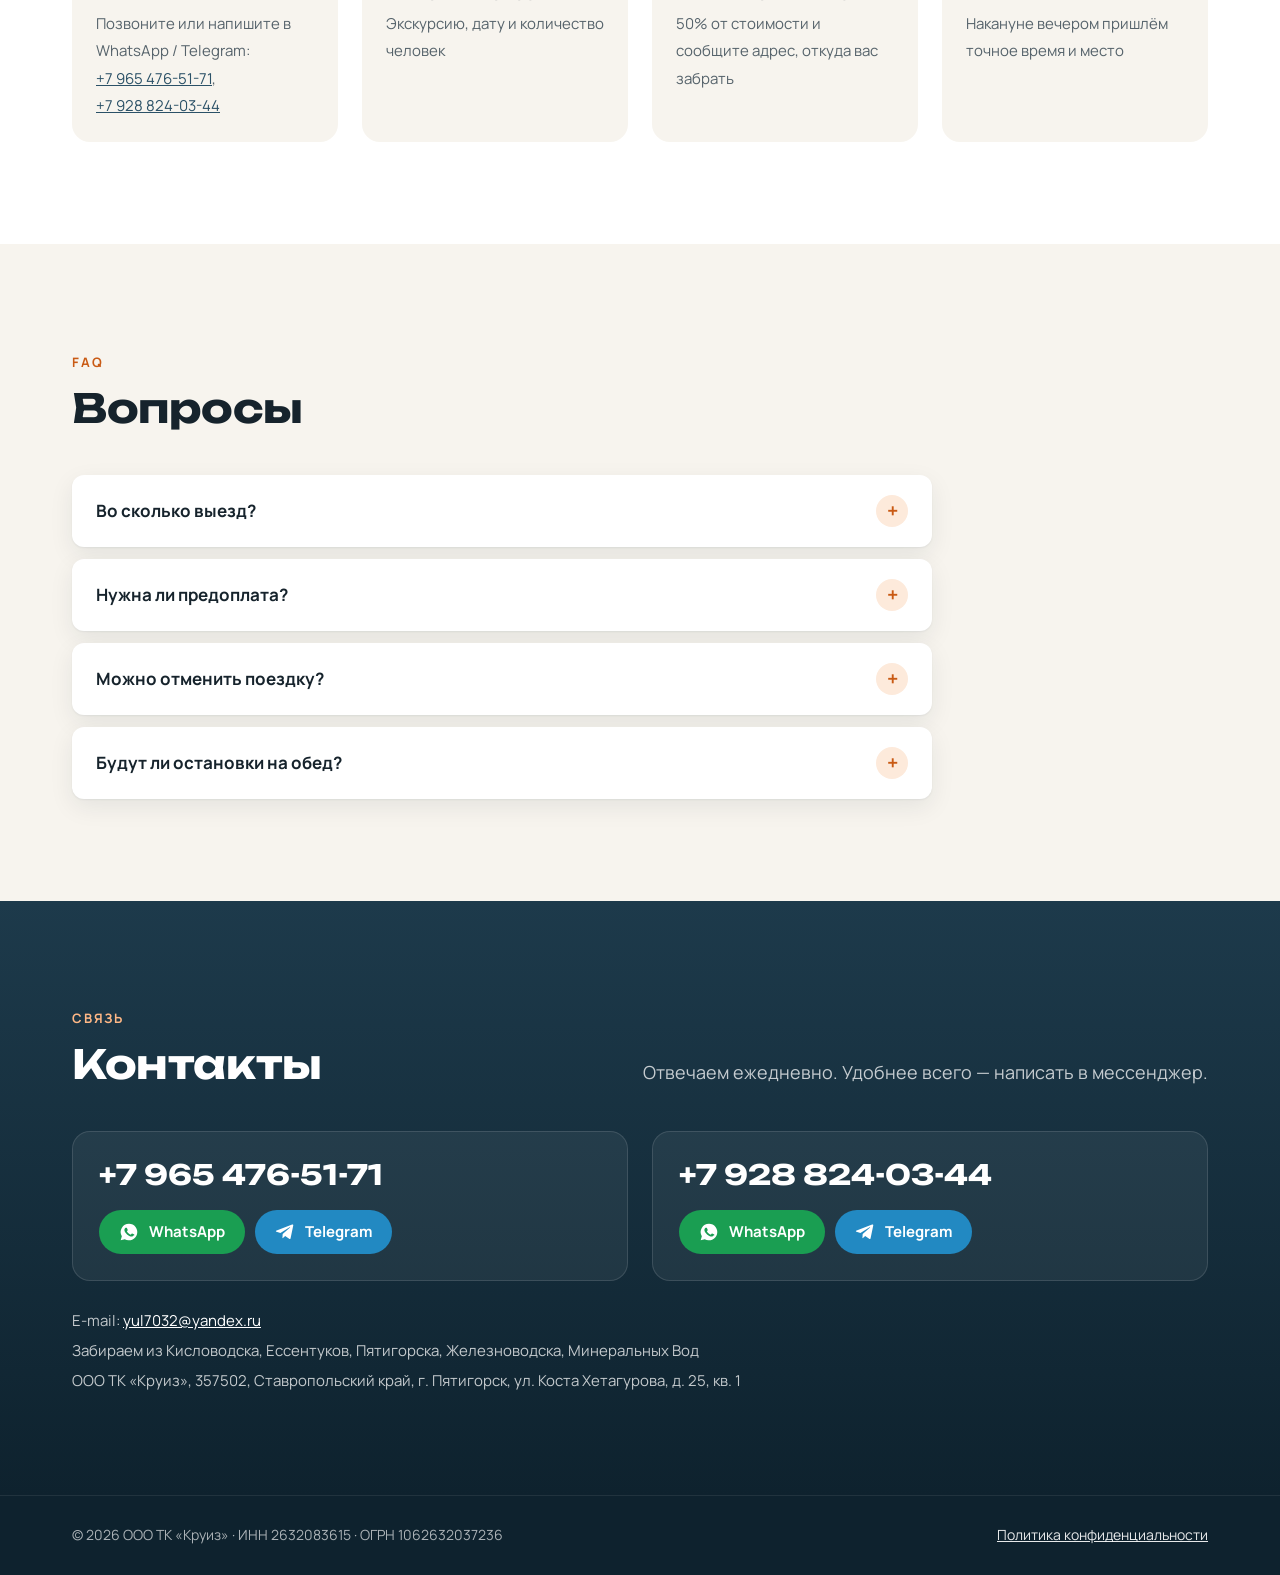
==== commit 3ad08e5d: "feat: эмблема компании в шапке и иконка вкладки" ====
--- a/index.html
+++ b/index.html
@@ -10,12 +10,14 @@
 <meta name="description" content="Однодневные экскурсии на внедорожниках и минивэнах из Кисловодска, Пятигорска, Ессентуков, Железноводска и Минеральных Вод: Бермамыт, Джилы-Су, Домбай, Эльбрус, Верхняя Балкария, Кармадон, Дигория, Ингушетия, Грозный.">
 <link rel="preload" href="fonts/unbounded-cyrillic-wght-normal.woff2" as="font" type="font/woff2" crossorigin>
 <link rel="preload" href="fonts/manrope-cyrillic-wght-normal.woff2" as="font" type="font/woff2" crossorigin>
+<link rel="icon" type="image/png" href="images/favicon.png">
+<link rel="apple-touch-icon" href="images/apple-touch-icon.png">
 <link rel="stylesheet" href="style.css">
 </head>
 <body>
 <header class="site-header">
   <div class="wrap nav-bar">
-    <a class="logo" href="index.html"><svg viewBox="0 0 40 40" aria-hidden="true"><circle cx="20" cy="20" r="20" fill="#f07a2b"/><path d="M6 29 15.5 14l5 7.5 4-5L34 29z" fill="#fff"/><path d="m15.5 14 2.6 4.1-1.4 1.2-1.2-1.4-1.3 1.4-1-1z" fill="#f07a2b"/></svg><span><b>КРУИЗ</b><small>Экскурсии из КМВ</small></span></a>
+    <a class="logo" href="index.html"><img src="images/logo.png" alt="" width="40" height="40"><span><b>КРУИЗ</b><small>Экскурсии из КМВ</small></span></a>
     <nav class="nav" aria-label="Основное меню"><a href="#tours">Экскурсии</a><a href="#info">Полезное</a><a href="#order">Как заказать</a><a href="#faq">Вопросы</a><a href="#contacts">Контакты</a></nav>
     <a class="btn btn-primary header-call" href="tel:+79654765171" aria-label="Позвонить"><svg viewBox="0 0 24 24" fill="none" stroke="currentColor" stroke-width="2" stroke-linecap="round" stroke-linejoin="round" aria-hidden="true"><path d="M22 16.9v3a2 2 0 0 1-2.2 2 19.8 19.8 0 0 1-8.6-3.1 19.5 19.5 0 0 1-6-6A19.8 19.8 0 0 1 2.1 4.2 2 2 0 0 1 4.1 2h3a2 2 0 0 1 2 1.7c.1.9.4 1.8.7 2.7a2 2 0 0 1-.5 2.1L8 9.8a16 16 0 0 0 6 6l1.3-1.3a2 2 0 0 1 2.1-.4c.9.3 1.8.6 2.7.7a2 2 0 0 1 1.7 2z"/></svg><span>+7 965 476-51-71</span></a>
   </div>
--- a/style.css
+++ b/style.css
@@ -251,3 +251,4 @@
 .cookie-bar a{color:#fff}
 .cookie-bar .btn{flex:none;min-height:42px;padding:8px 20px;font-size:15px}
 @media (max-width:560px){.cookie-bar{flex-direction:column;align-items:stretch;text-align:left}}
+.logo img{width:40px;height:40px;flex:none;border-radius:10px;background:#fff;padding:2px}
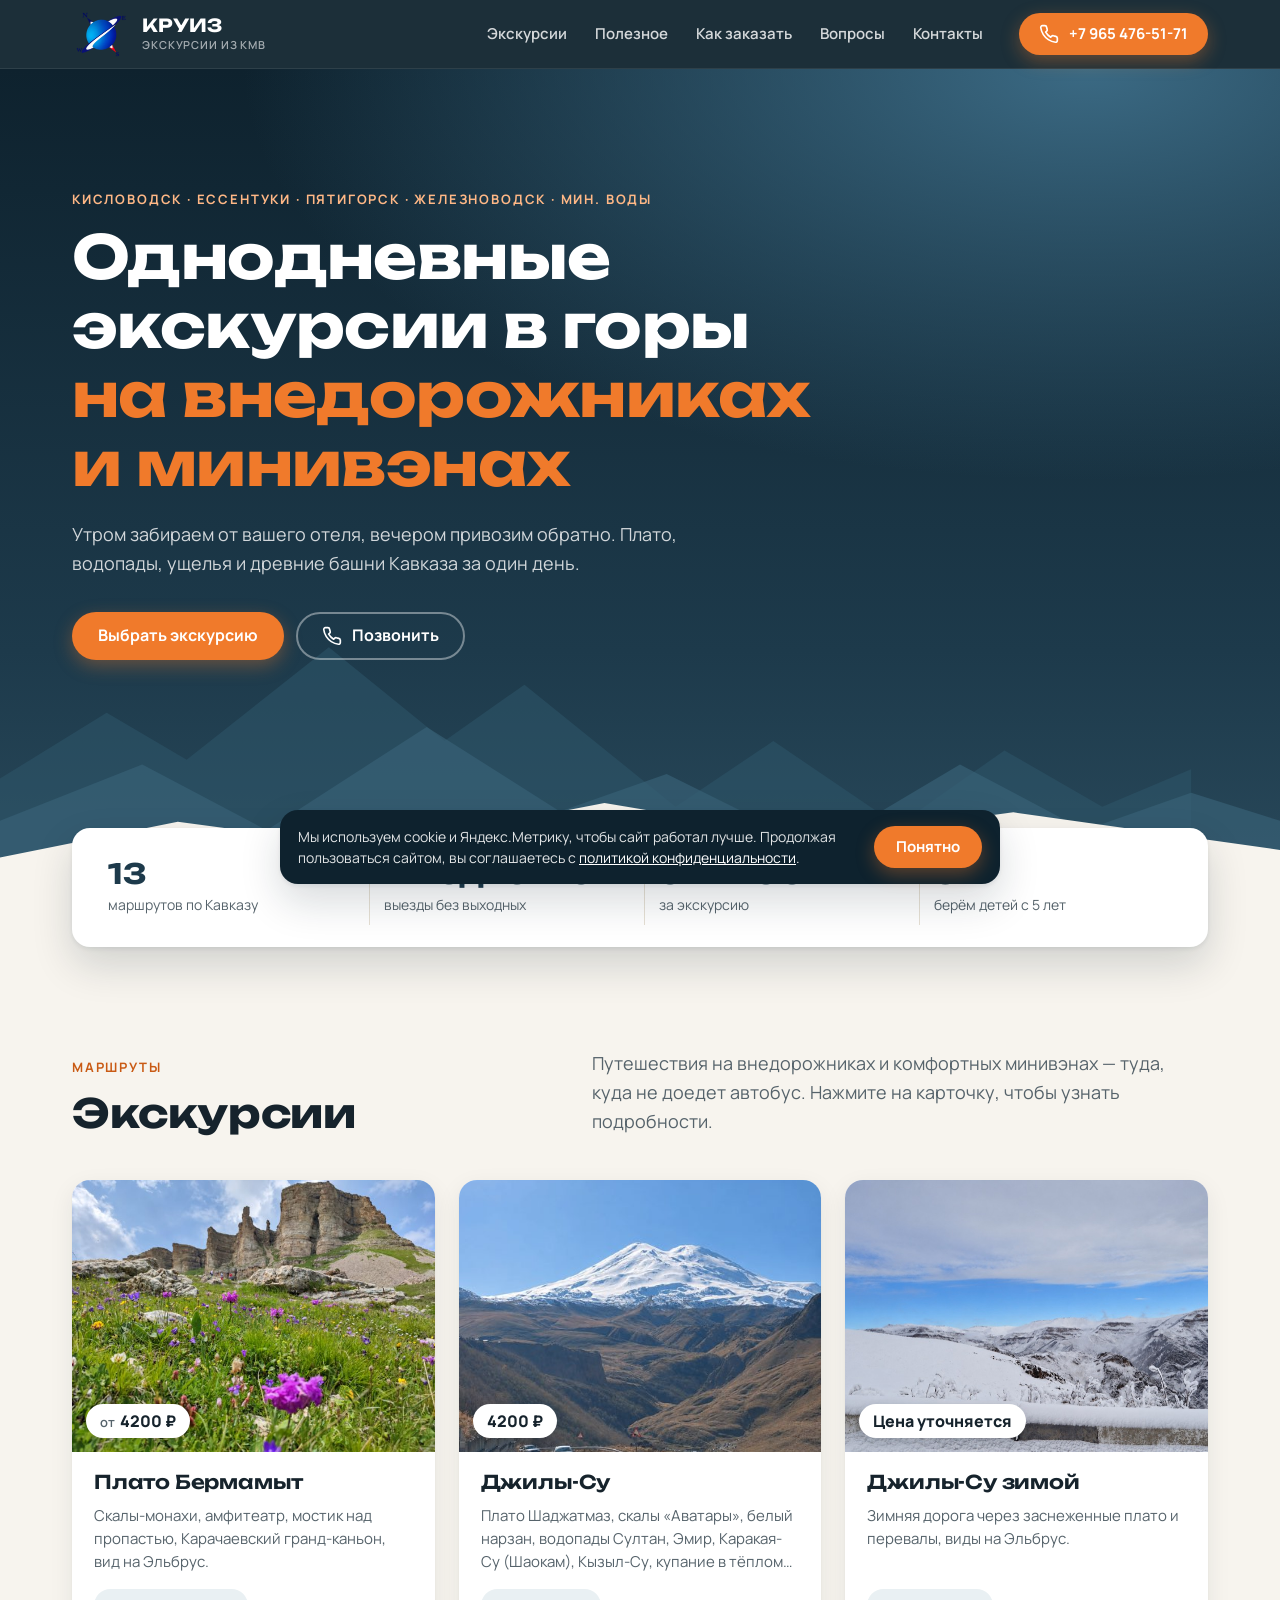
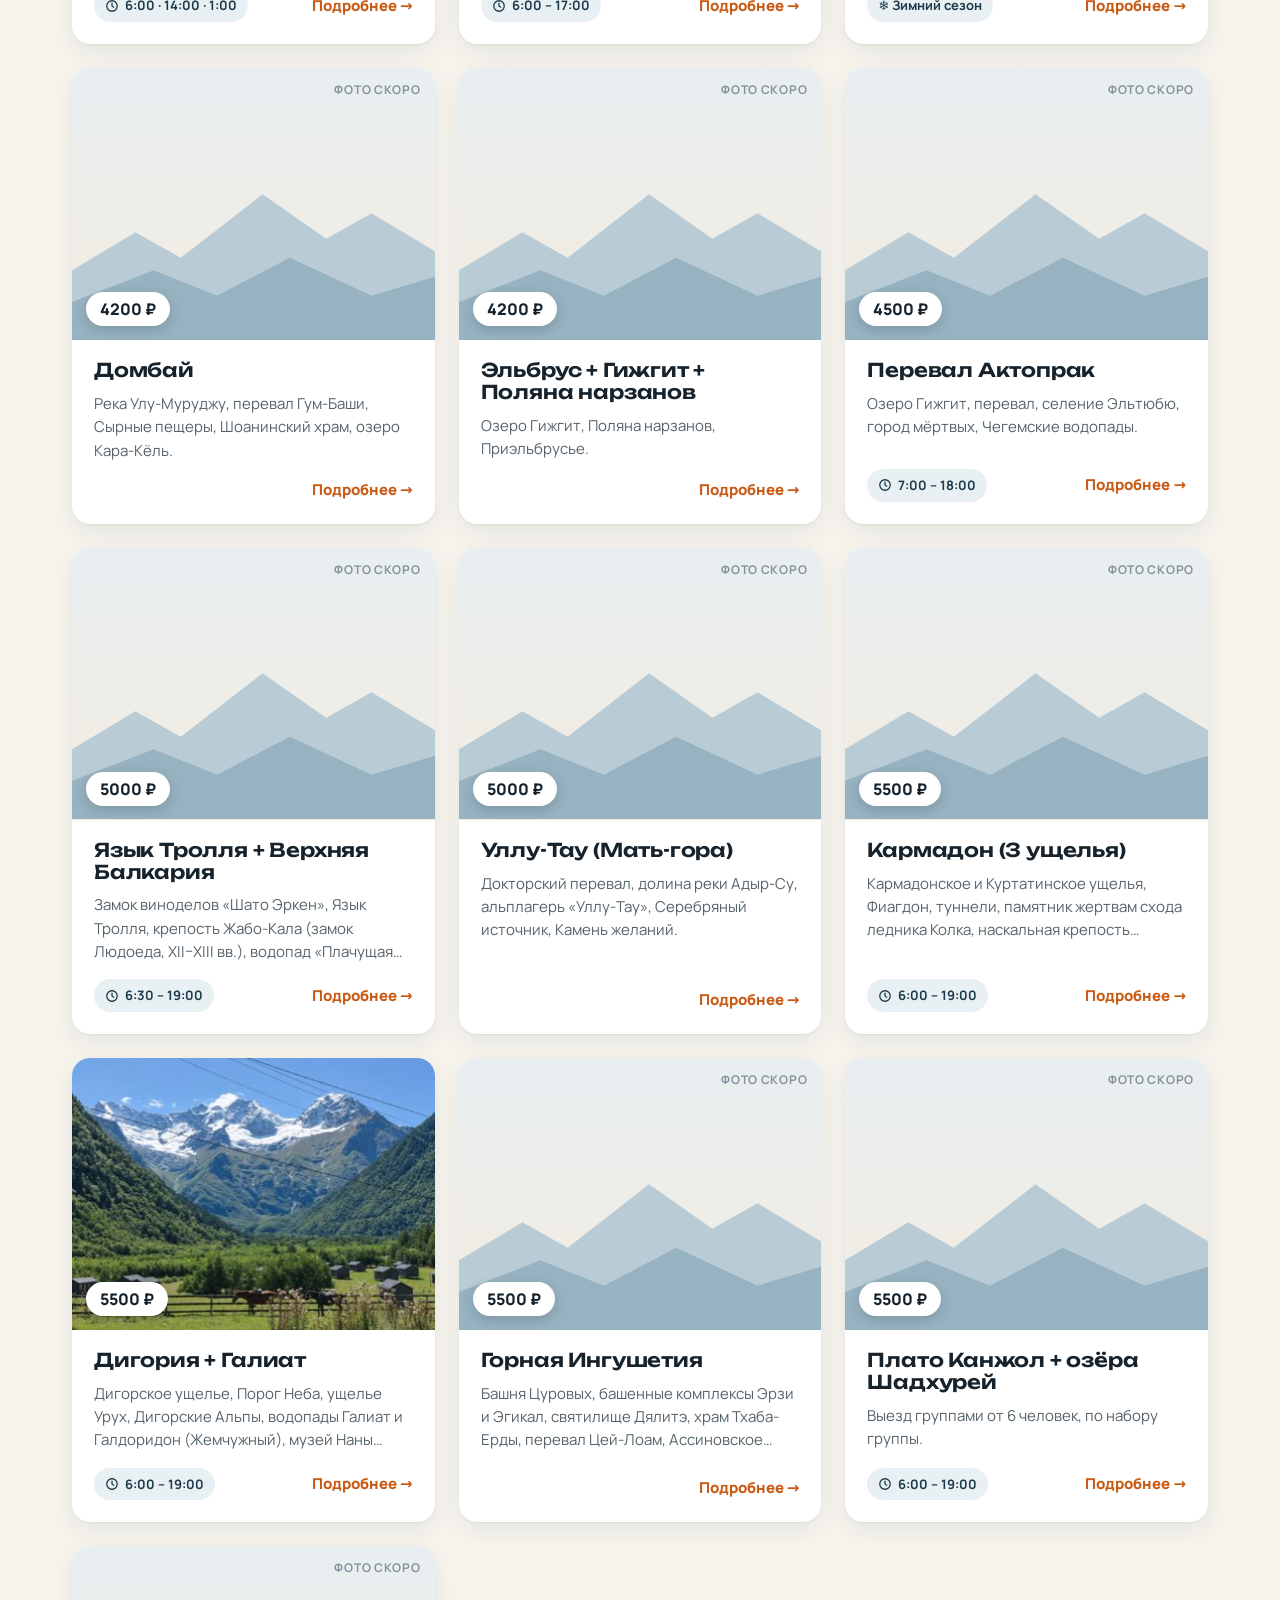
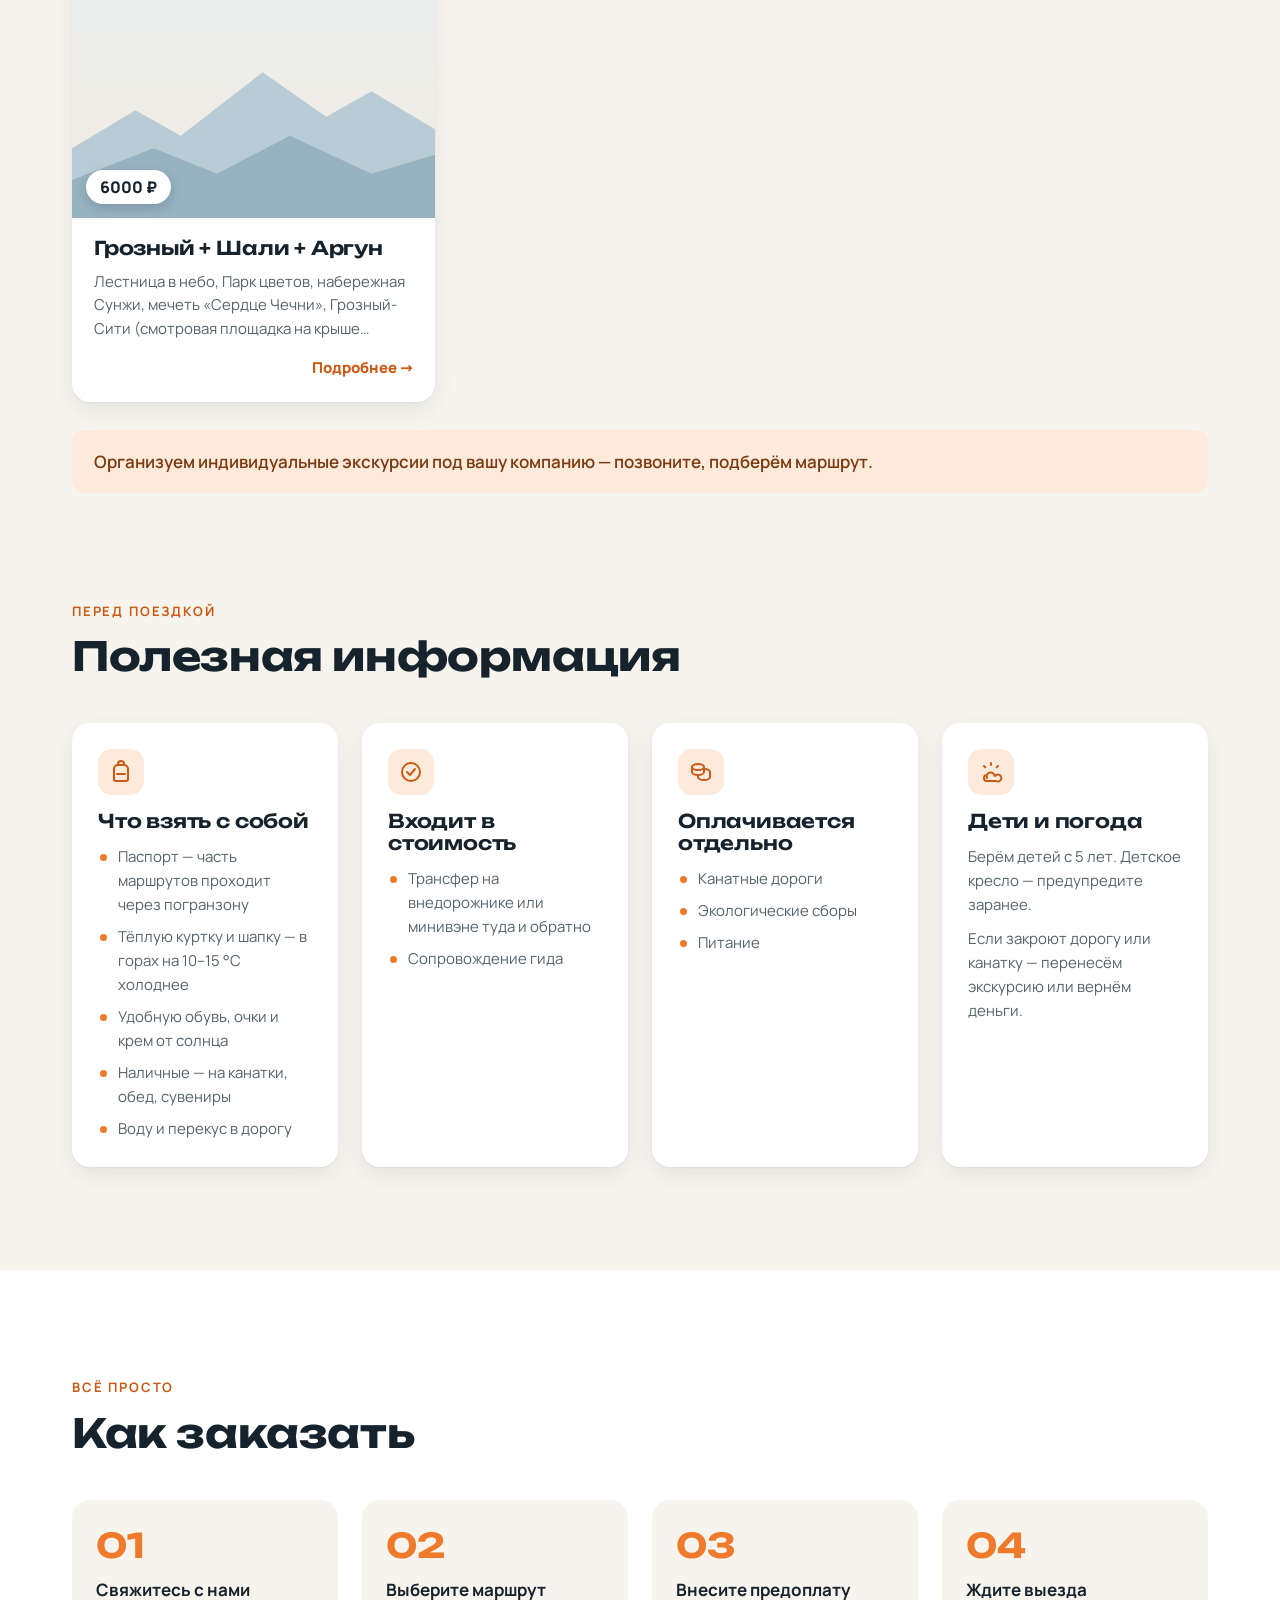
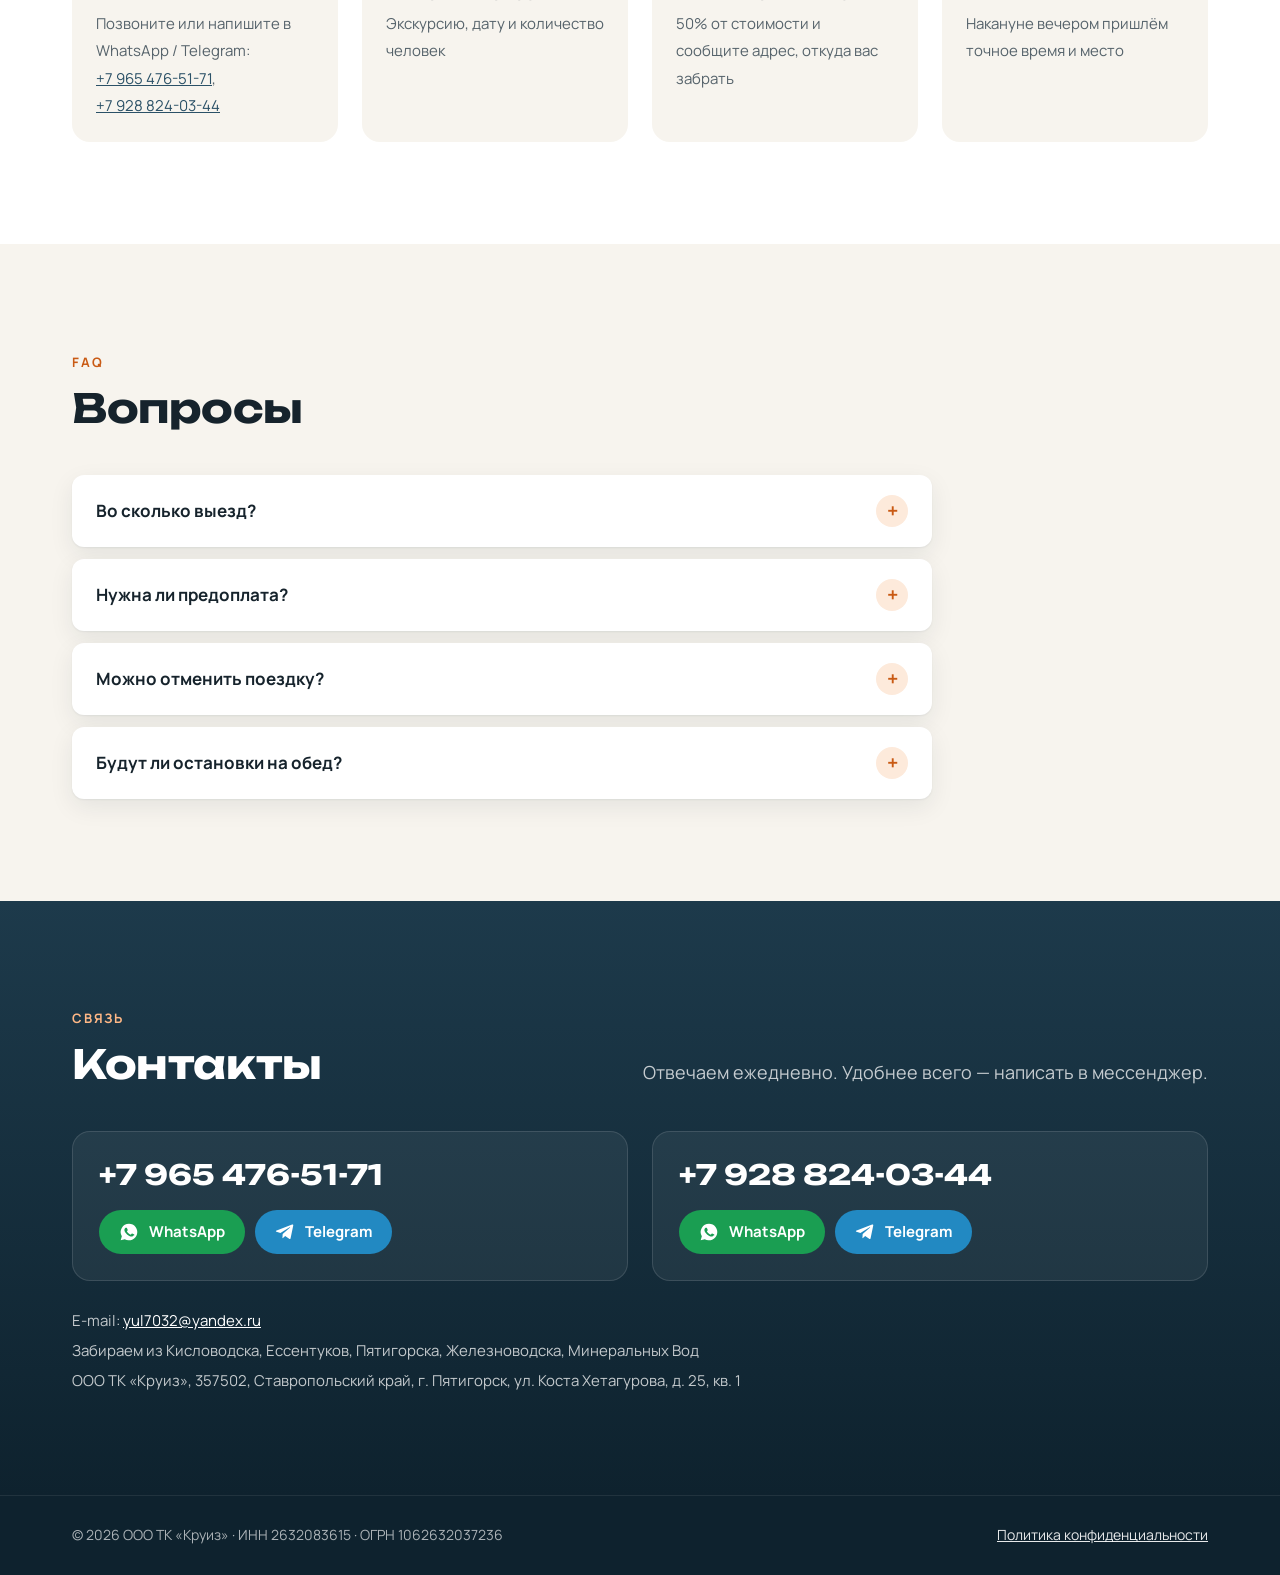
==== commit f09e790f: "feat: эмблема без белого фона, крупнее; иконка вкладки — только глобус" ====
--- a/index.html
+++ b/index.html
@@ -10,14 +10,14 @@
 <meta name="description" content="Однодневные экскурсии на внедорожниках и минивэнах из Кисловодска, Пятигорска, Ессентуков, Железноводска и Минеральных Вод: Бермамыт, Джилы-Су, Домбай, Эльбрус, Верхняя Балкария, Кармадон, Дигория, Ингушетия, Грозный.">
 <link rel="preload" href="fonts/unbounded-cyrillic-wght-normal.woff2" as="font" type="font/woff2" crossorigin>
 <link rel="preload" href="fonts/manrope-cyrillic-wght-normal.woff2" as="font" type="font/woff2" crossorigin>
-<link rel="icon" type="image/png" href="images/favicon.png">
+<link rel="icon" type="image/png" href="images/favicon.png?v=2">
 <link rel="apple-touch-icon" href="images/apple-touch-icon.png">
 <link rel="stylesheet" href="style.css">
 </head>
 <body>
 <header class="site-header">
   <div class="wrap nav-bar">
-    <a class="logo" href="index.html"><img src="images/logo.png" alt="" width="40" height="40"><span><b>КРУИЗ</b><small>Экскурсии из КМВ</small></span></a>
+    <a class="logo" href="index.html"><img src="images/logo.png?v=2" alt="" width="60" height="52"><span><b>КРУИЗ</b><small>Экскурсии из КМВ</small></span></a>
     <nav class="nav" aria-label="Основное меню"><a href="#tours">Экскурсии</a><a href="#info">Полезное</a><a href="#order">Как заказать</a><a href="#faq">Вопросы</a><a href="#contacts">Контакты</a></nav>
     <a class="btn btn-primary header-call" href="tel:+79654765171" aria-label="Позвонить"><svg viewBox="0 0 24 24" fill="none" stroke="currentColor" stroke-width="2" stroke-linecap="round" stroke-linejoin="round" aria-hidden="true"><path d="M22 16.9v3a2 2 0 0 1-2.2 2 19.8 19.8 0 0 1-8.6-3.1 19.5 19.5 0 0 1-6-6A19.8 19.8 0 0 1 2.1 4.2 2 2 0 0 1 4.1 2h3a2 2 0 0 1 2 1.7c.1.9.4 1.8.7 2.7a2 2 0 0 1-.5 2.1L8 9.8a16 16 0 0 0 6 6l1.3-1.3a2 2 0 0 1 2.1-.4c.9.3 1.8.6 2.7.7a2 2 0 0 1 1.7 2z"/></svg><span>+7 965 476-51-71</span></a>
   </div>
--- a/style.css
+++ b/style.css
@@ -251,4 +251,5 @@
 .cookie-bar a{color:#fff}
 .cookie-bar .btn{flex:none;min-height:42px;padding:8px 20px;font-size:15px}
 @media (max-width:560px){.cookie-bar{flex-direction:column;align-items:stretch;text-align:left}}
-.logo img{width:40px;height:40px;flex:none;border-radius:10px;background:#fff;padding:2px}
+.logo img{width:60px;height:52px;flex:none;object-fit:contain}
+@media (max-width:520px){.logo img{width:50px;height:43px}}
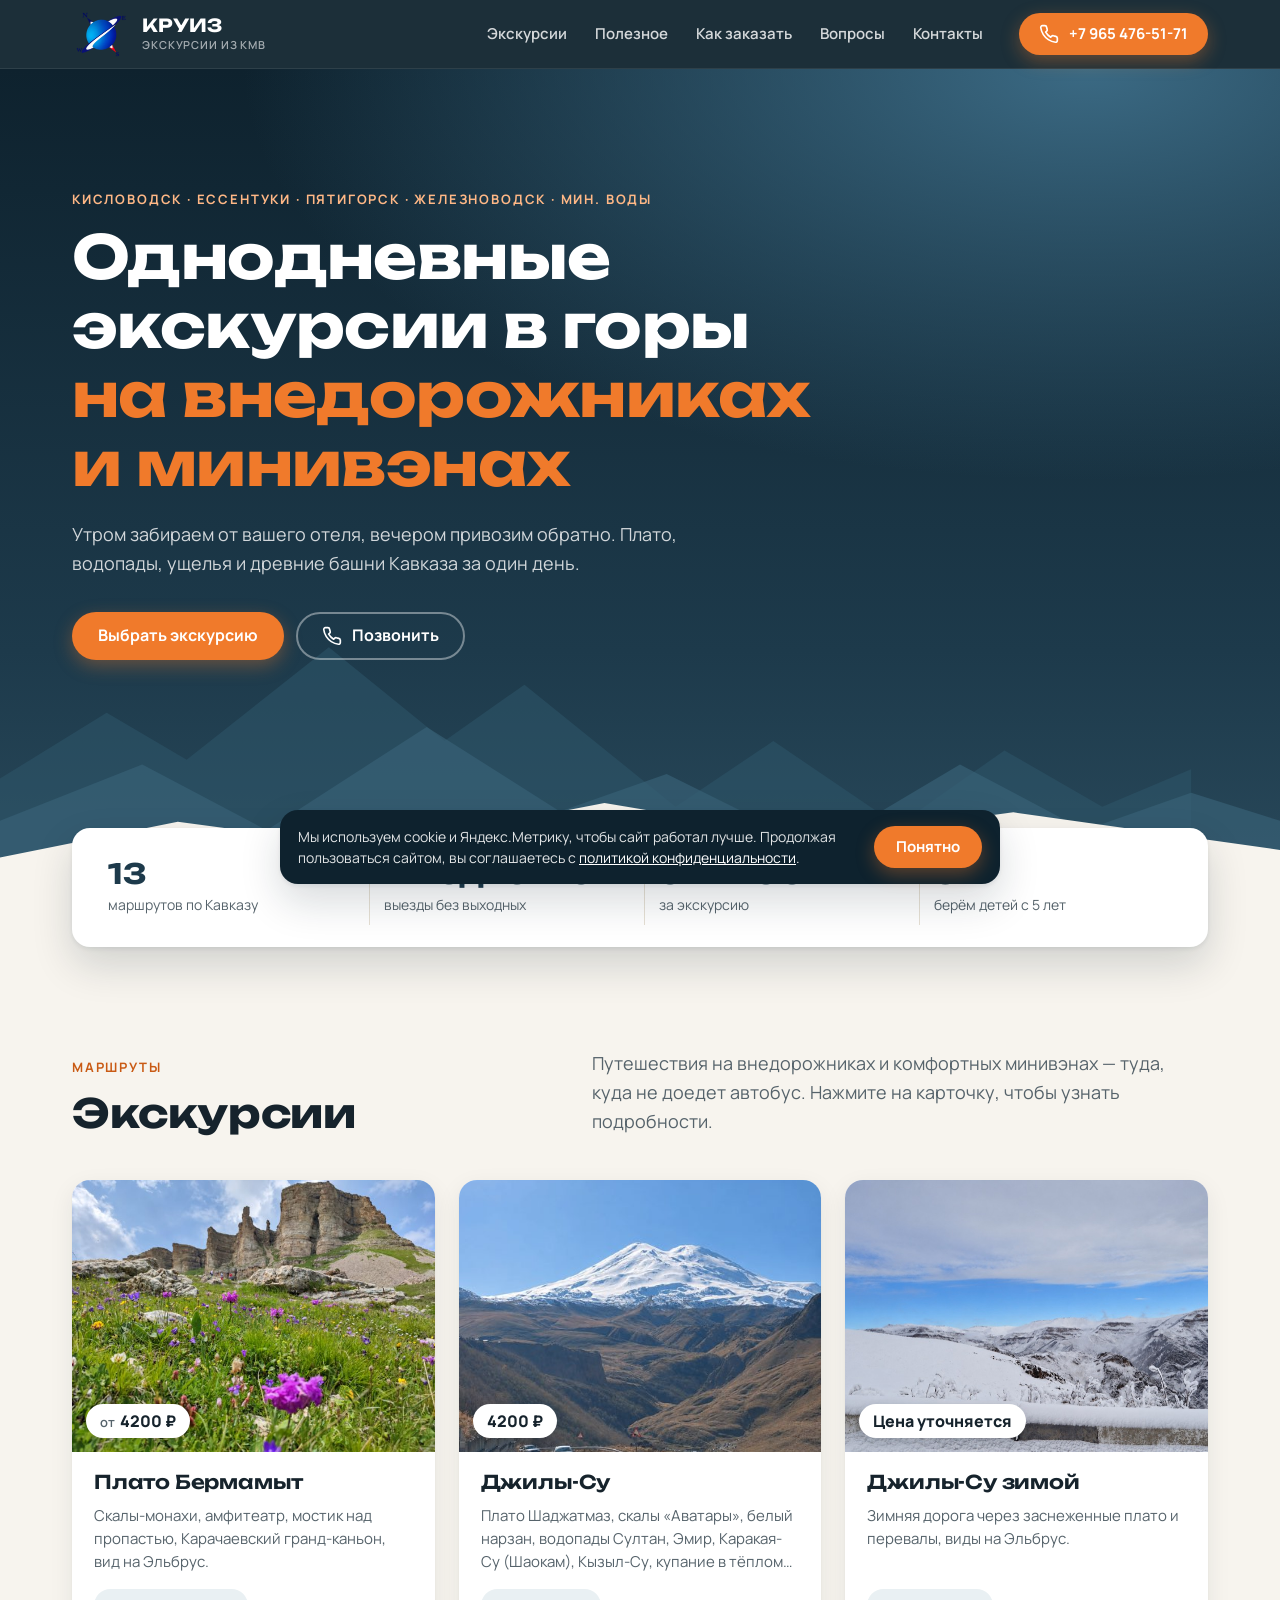
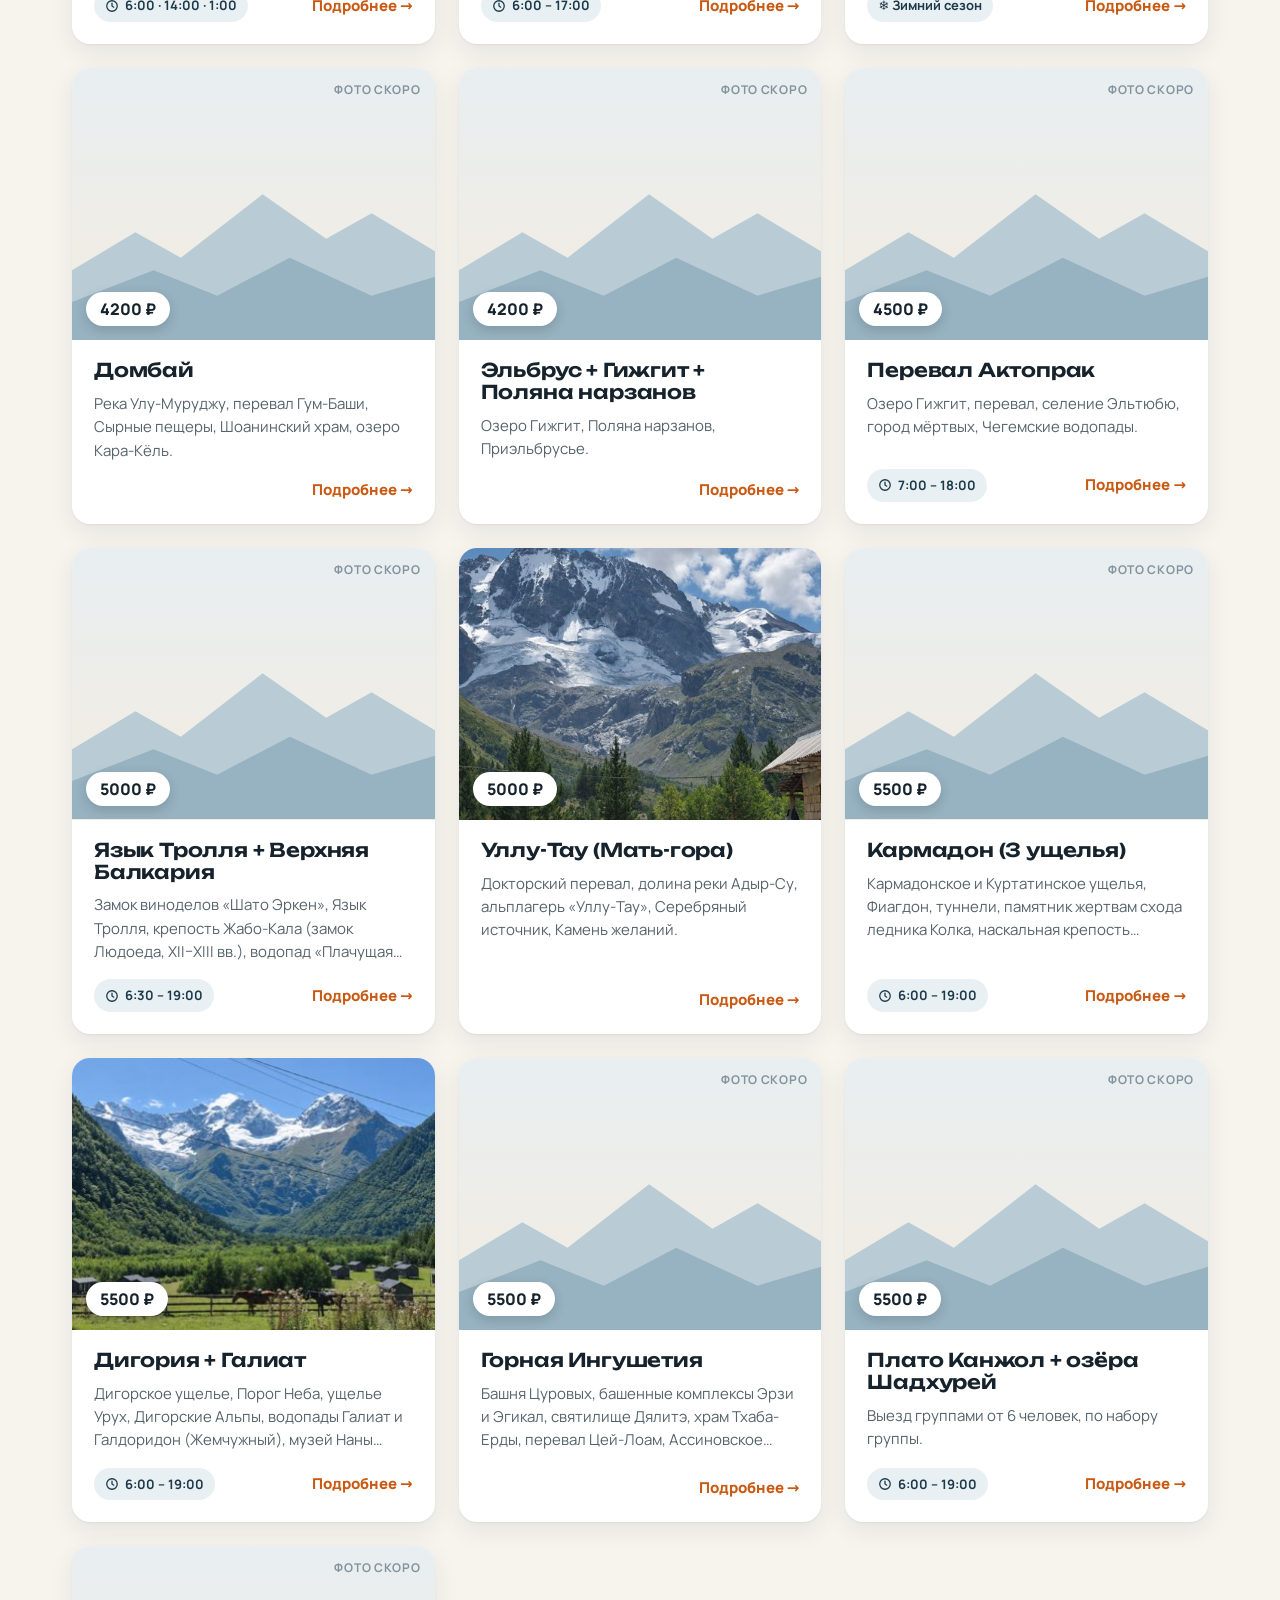
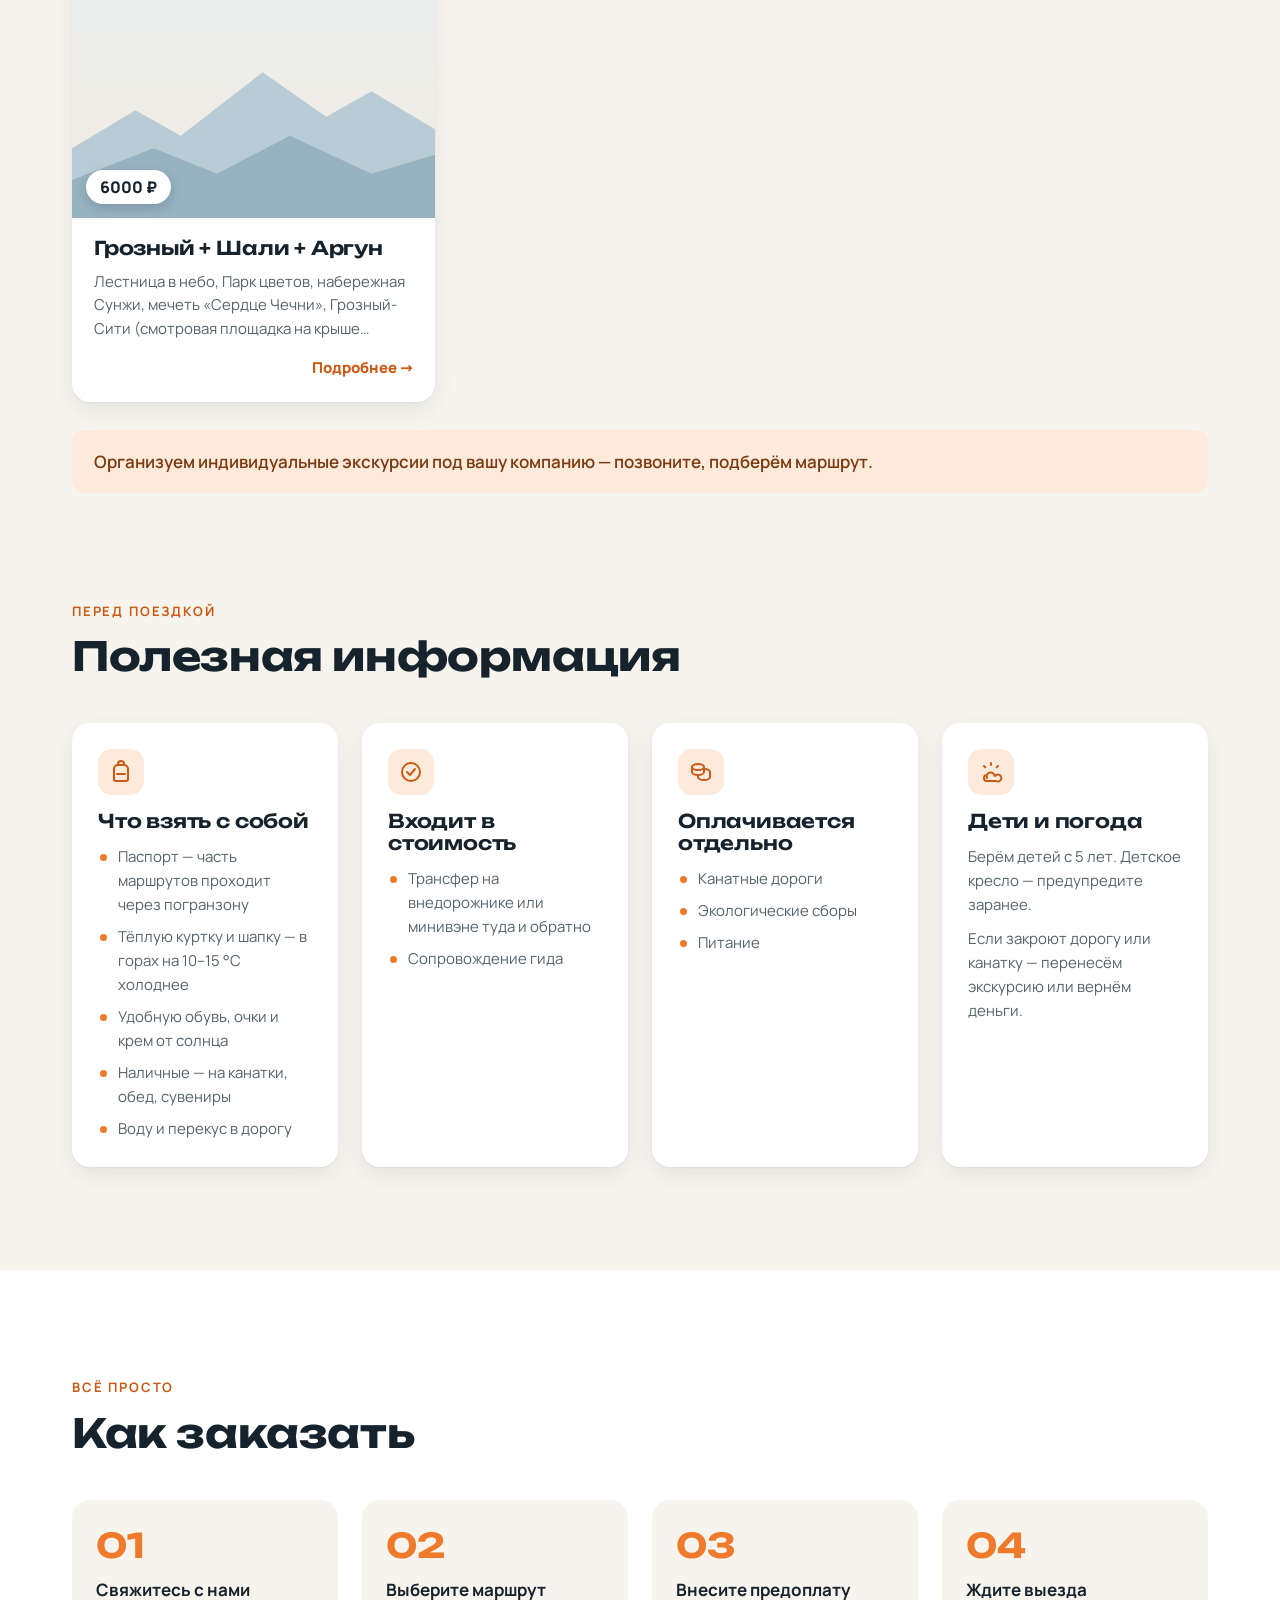
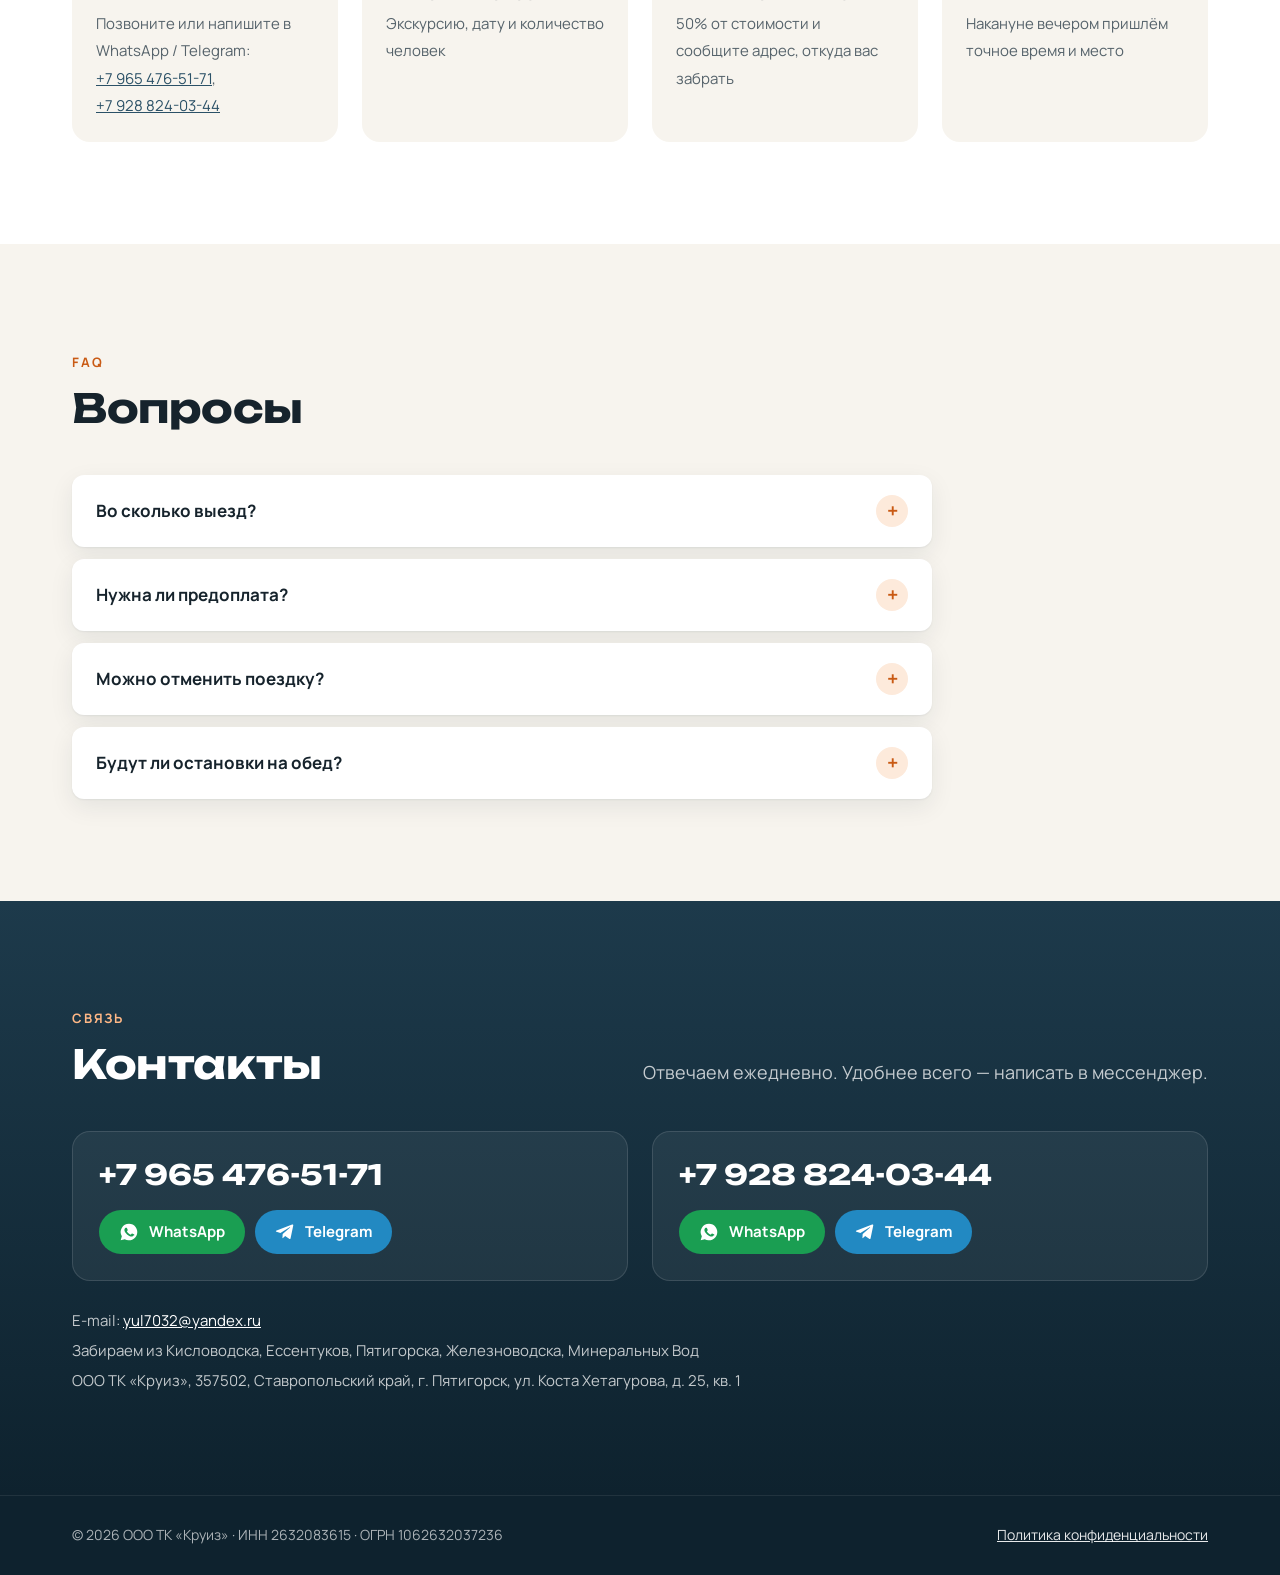
==== commit a8f3d8e4: "feat: фото и альбом для экскурсии Уллу-Тау" ====
--- a/index.html
+++ b/index.html
@@ -93,7 +93,7 @@
           <div class="card-foot"><span class="chip"><svg viewBox="0 0 24 24" fill="none" stroke="currentColor" stroke-width="2.2" stroke-linecap="round" aria-hidden="true"><circle cx="12" cy="12" r="9"/><path d="M12 7v5l3 2"/></svg>6:30 – 19:00</span><span class="more">Подробнее →</span></div></div>
       </a>
       <a class="card" href="tours/ullu-tau.html">
-        <div class="card-media"><div class="ph">Фото скоро</div><span class="badge-price">5000 ₽</span></div>
+        <div class="card-media"><img src="images/ullu-tau/1-s.jpg" alt="Ледники Уллу-Тау над сосновым лесом" width="480" height="640" loading="lazy"><span class="badge-price">5000 ₽</span></div>
         <div class="card-body"><h3>Уллу-Тау (Мать-гора)</h3><p>Докторский перевал, долина реки Адыр-Су, альплагерь «Уллу-Тау», Серебряный источник, Камень желаний.</p>
           <div class="card-foot"><span></span><span class="more">Подробнее →</span></div></div>
       </a>
